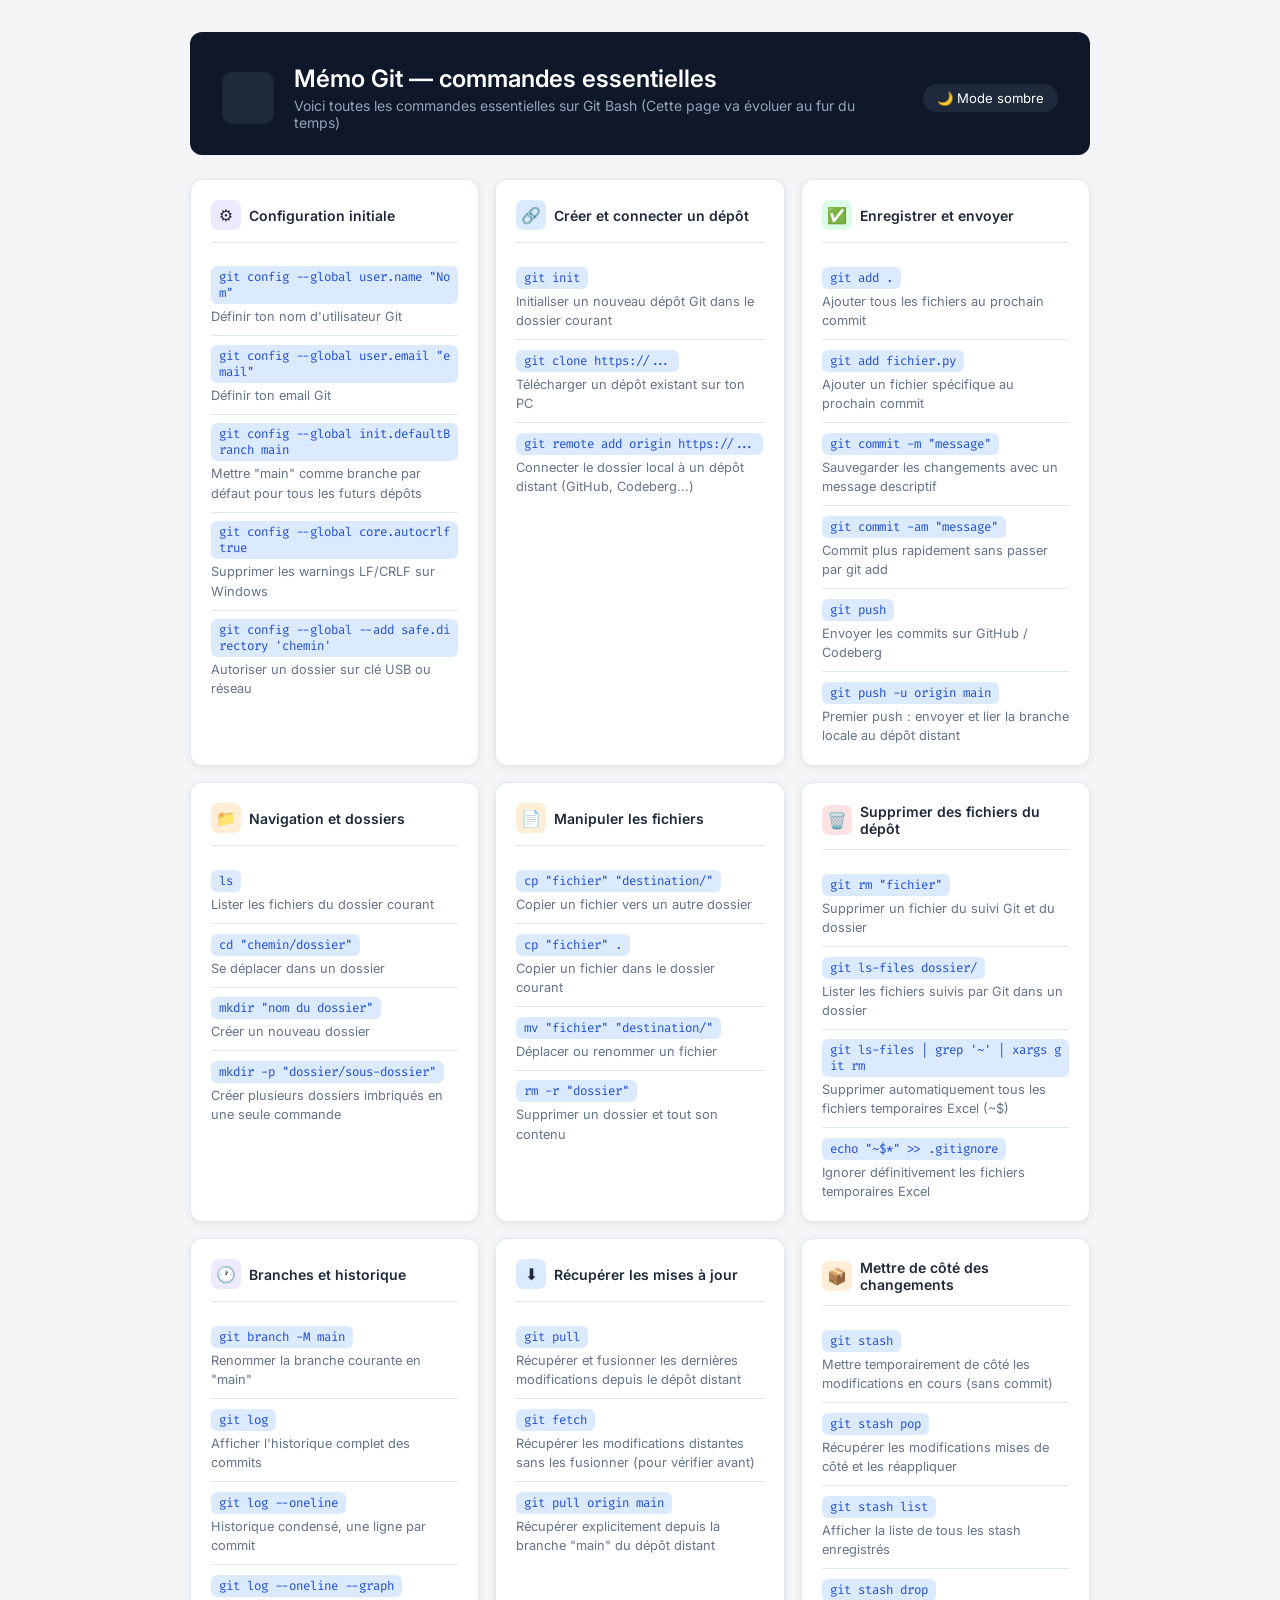
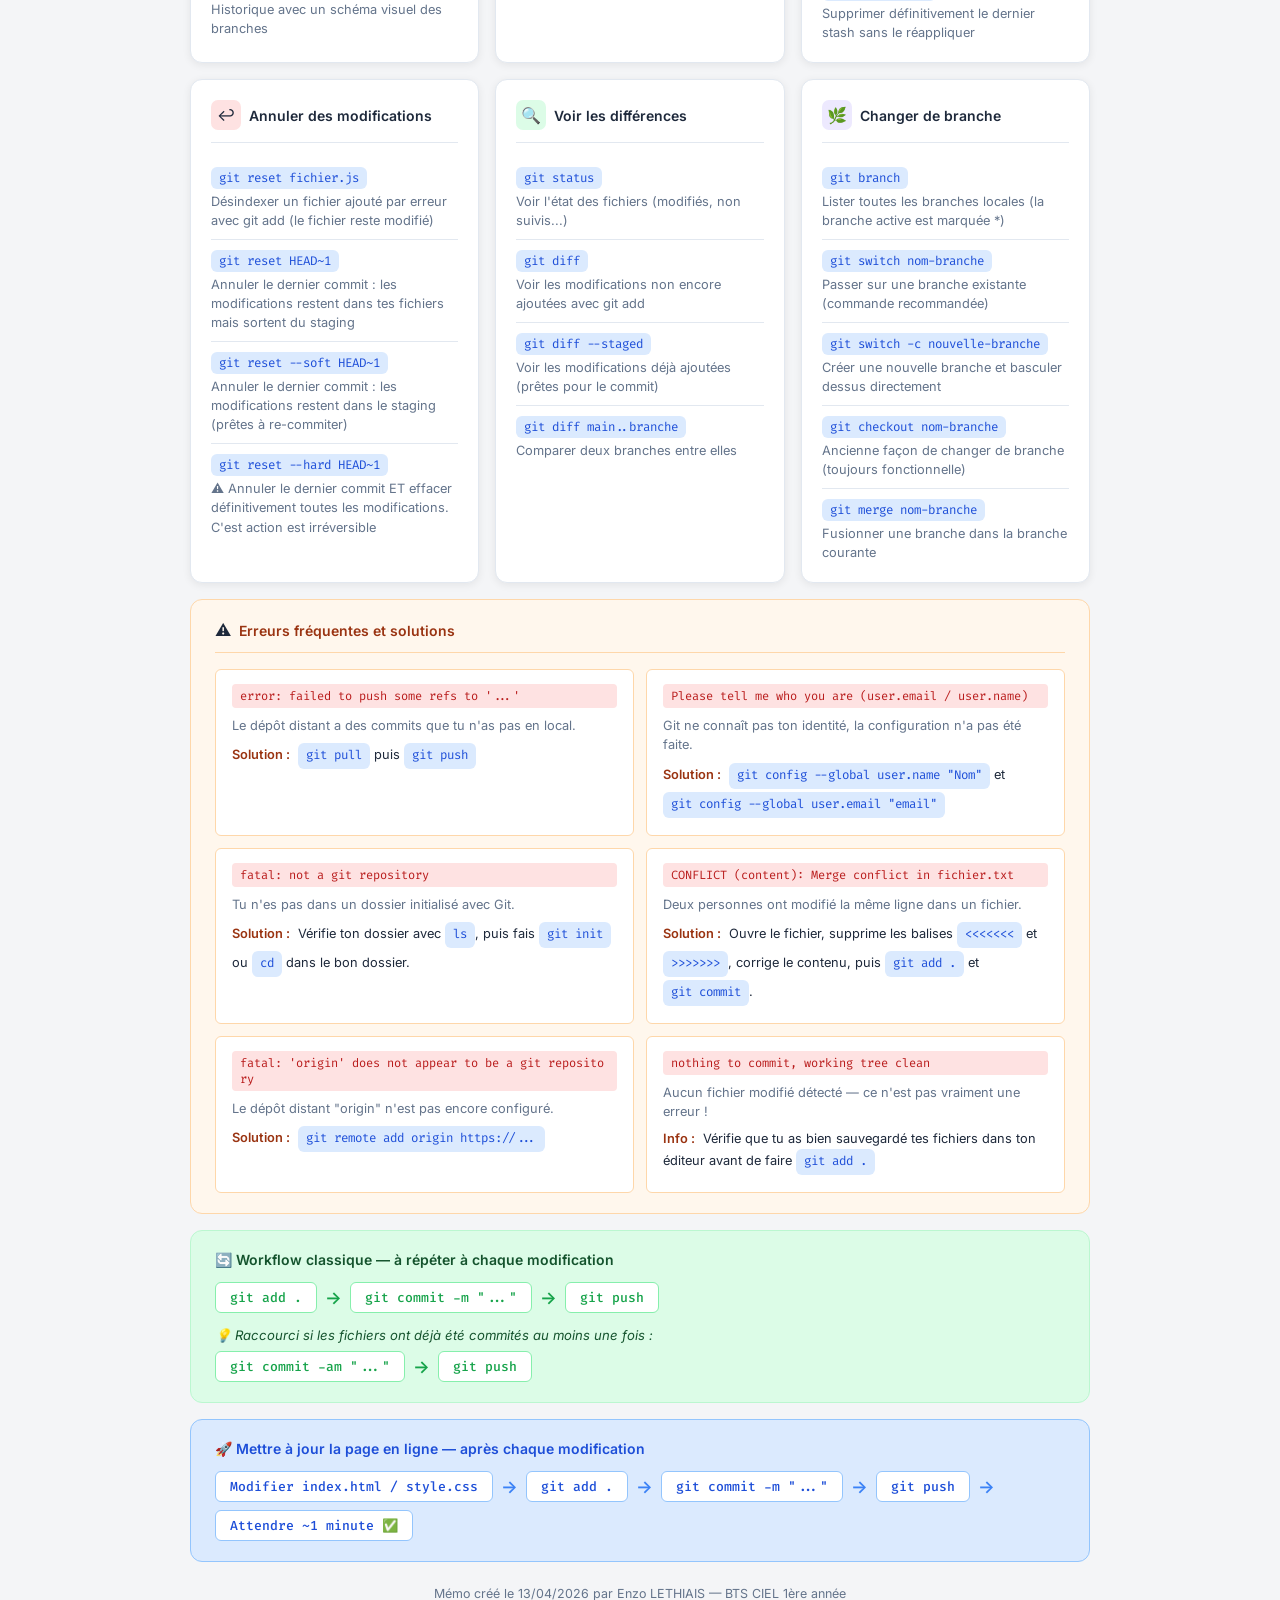
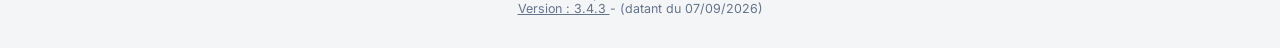
==== index.html @ c491cab5 "version 3.4.3" ====
<!DOCTYPE html>
<html lang="fr">
<head>
  <meta charset="UTF-8" />
  <meta name="viewport" content="width=device-width, initial-scale=1.0" />
  <title>Mémo Git — Commandes essentielles</title>
  <link rel="stylesheet" href="style.css" />
  <link href="https://fonts.googleapis.com/css2?family=Inter:wght@400;600&family=Fira+Code&display=swap" rel="stylesheet">
</head>
<body>

<div class="container">

  <!-- ======================================================
      HEADER
  ======================================================= -->
  <header class="header">
    <div class="header-icon">⚙️</div>
    <div class="header-text">
      <h1>Mémo Git — commandes essentielles</h1>
      <p> Voici toutes les commandes essentielles sur Git Bash (Cette page va évoluer au fur du temps)</p>
    </div>
    <button class="dark-toggle" id="darkToggle" onclick="toggleDark()">🌙 Mode sombre</button>
  </header>


  <!-- ======================================================
       GRILLE DE CARTES
  ======================================================= -->
  <div class="grid">


    <!-- CARTE 1 : Configuration -->
    <div class="card">
      <div class="card-header">
        <div class="card-icon purple">⚙️</div>
        <h2>Configuration initiale</h2>
      </div>

      <div class="cmd-row">
        <span class="cmd">git config --global user.name "Nom"</span>
        <div class="desc">Définir ton nom d'utilisateur Git</div>
      </div>

      <div class="cmd-row">
        <span class="cmd">git config --global user.email "email"</span>
        <div class="desc">Définir ton email Git</div>
      </div>

      <div class="cmd-row">
        <span class="cmd">git config --global init.defaultBranch main</span>
        <div class="desc">Mettre "main" comme branche par défaut pour tous les futurs dépôts</div>
      </div>

      <div class="cmd-row">
        <span class="cmd">git config --global core.autocrlf true</span>
        <div class="desc">Supprimer les warnings LF/CRLF sur Windows</div>
      </div>

      <div class="cmd-row">
        <span class="cmd">git config --global --add safe.directory 'chemin'</span>
        <div class="desc">Autoriser un dossier sur clé USB ou réseau</div>
      </div>
    </div>


    <!-- CARTE 2 : Créer et connecter -->
    <div class="card">
      <div class="card-header">
        <div class="card-icon blue">🔗</div>
        <h2>Créer et connecter un dépôt</h2>
      </div>

      <div class="cmd-row">
        <span class="cmd">git init</span>
        <div class="desc">Initialiser un nouveau dépôt Git dans le dossier courant</div>
      </div>

      <div class="cmd-row">
        <span class="cmd">git clone https://...</span>
        <div class="desc">Télécharger un dépôt existant sur ton PC</div>
      </div>

      <div class="cmd-row">
        <span class="cmd">git remote add origin https://...</span>
        <div class="desc">Connecter le dossier local à un dépôt distant (GitHub, Codeberg...)</div>
      </div>
    </div>


    <!-- CARTE 3 : Enregistrer et envoyer -->
    <div class="card">
      <div class="card-header">
        <div class="card-icon green">✅</div>
        <h2>Enregistrer et envoyer</h2>
      </div>

      <div class="cmd-row">
        <span class="cmd">git add .</span>
        <div class="desc">Ajouter tous les fichiers au prochain commit</div>
      </div>

      <div class="cmd-row">
        <span class="cmd">git add fichier.py</span>
        <div class="desc">Ajouter un fichier spécifique au prochain commit</div>
      </div>

      <div class="cmd-row">
        <span class="cmd">git commit -m "message"</span>
        <div class="desc">Sauvegarder les changements avec un message descriptif</div>
      </div>

    <div class="cmd-row">
      <span class="cmd"> git commit -am "message"</span>
      <div class="desc"> Commit plus rapidement sans passer par git add</div>
    </div>

      <div class="cmd-row">
        <span class="cmd">git push</span>
        <div class="desc">Envoyer les commits sur GitHub / Codeberg</div>
      </div>

      <div class="cmd-row">
        <span class="cmd">git push -u origin main</span>
        <div class="desc">Premier push : envoyer et lier la branche locale au dépôt distant</div>
      </div>
    </div>


    <!-- CARTE 4 : Navigation et dossiers -->
    <div class="card">
  <div class="card-header">
    <div class="card-icon orange">📁</div>
    <h2>Navigation et dossiers</h2>
  </div>

  <div class="cmd-row">
    <span class="cmd">ls</span>
    <div class="desc">Lister les fichiers du dossier courant</div>
  </div>

  <div class="cmd-row">
    <span class="cmd">cd "chemin/dossier"</span>
    <div class="desc">Se déplacer dans un dossier</div>
  </div>

  <div class="cmd-row">
    <span class="cmd">mkdir "nom du dossier"</span>
    <div class="desc">Créer un nouveau dossier</div>
  </div>

  <div class="cmd-row">
    <span class="cmd">mkdir -p "dossier/sous-dossier"</span>
    <div class="desc">Créer plusieurs dossiers imbriqués en une seule commande</div>
  </div>
</div>


    <!-- CARTE 5 : Manipuler les dossier -->    
    <div class="card">
  <div class="card-header">
    <div class="card-icon orange">📄</div>
    <h2>Manipuler les fichiers</h2>
  </div>

  <div class="cmd-row">
    <span class="cmd">cp "fichier" "destination/"</span>
    <div class="desc">Copier un fichier vers un autre dossier</div>
  </div>

  <div class="cmd-row">
    <span class="cmd">cp "fichier" .</span>
    <div class="desc">Copier un fichier dans le dossier courant</div>
  </div>

  <div class="cmd-row">
    <span class="cmd">mv "fichier" "destination/"</span>
    <div class="desc">Déplacer ou renommer un fichier</div>
  </div>

  <div class="cmd-row">
    <span class="cmd">rm -r "dossier"</span>
    <div class="desc">Supprimer un dossier et tout son contenu</div>
  </div>
</div>


    <!-- CARTE 6 : Supprimer des fichiers -->
    <div class="card">
      <div class="card-header">
        <div class="card-icon red">🗑️</div>
        <h2>Supprimer des fichiers du dépôt</h2>
      </div>

      <div class="cmd-row">
        <span class="cmd">git rm "fichier"</span>
        <div class="desc">Supprimer un fichier du suivi Git et du dossier</div>
      </div>

      <div class="cmd-row">
        <span class="cmd">git ls-files dossier/</span>
        <div class="desc">Lister les fichiers suivis par Git dans un dossier</div>
      </div>

      <div class="cmd-row">
        <span class="cmd">git ls-files | grep '~' | xargs git rm</span>
        <div class="desc">Supprimer automatiquement tous les fichiers temporaires Excel (~$)</div>
      </div>

      <div class="cmd-row">
        <span class="cmd">echo "~$*" >> .gitignore</span>
        <div class="desc">Ignorer définitivement les fichiers temporaires Excel</div>
      </div>
    </div>


    <!-- CARTE 7 : Branches et historique -->
    <div class="card">
      <div class="card-header">
        <div class="card-icon purple">🕐</div>
        <h2>Branches et historique</h2>
      </div>

      <div class="cmd-row">
        <span class="cmd">git branch -M main</span>
        <div class="desc">Renommer la branche courante en "main"</div>
      </div>

      <div class="cmd-row">
        <span class="cmd">git log</span>
        <div class="desc">Afficher l'historique complet des commits</div>
      </div>

      <div class="cmd-row">
        <span class="cmd">git log --oneline</span>
        <div class="desc">Historique condensé, une ligne par commit</div>
      </div>

      <div class="cmd-row">
        <span class="cmd">git log --oneline --graph</span>
        <div class="desc">Historique avec un schéma visuel des branches</div>
      </div>
    </div>


    <!-- CARTE 8 : Récupérer les mises à jour -->
    <div class="card">
      <div class="card-header">
        <div class="card-icon blue">⬇️</div>
        <h2>Récupérer les mises à jour</h2>
      </div>

      <div class="cmd-row">
        <span class="cmd">git pull</span>
        <div class="desc">Récupérer et fusionner les dernières modifications depuis le dépôt distant</div>
      </div>

      <div class="cmd-row">
        <span class="cmd">git fetch</span>
        <div class="desc">Récupérer les modifications distantes sans les fusionner (pour vérifier avant)</div>
      </div>

      <div class="cmd-row">
        <span class="cmd">git pull origin main</span>
        <div class="desc">Récupérer explicitement depuis la branche "main" du dépôt distant</div>
      </div>
    </div>


    <!-- CARTE 10 : Mettre de côté des changements -->
    <div class="card">
      <div class="card-header">
        <div class="card-icon orange">📦</div>
        <h2>Mettre de côté des changements</h2>
      </div>

      <div class="cmd-row">
        <span class="cmd">git stash</span>
        <div class="desc">Mettre temporairement de côté les modifications en cours (sans commit)</div>
      </div>

      <div class="cmd-row">
        <span class="cmd">git stash pop</span>
        <div class="desc">Récupérer les modifications mises de côté et les réappliquer</div>
      </div>

      <div class="cmd-row">
        <span class="cmd">git stash list</span>
        <div class="desc">Afficher la liste de tous les stash enregistrés</div>
      </div>

      <div class="cmd-row">
        <span class="cmd">git stash drop</span>
        <div class="desc">Supprimer définitivement le dernier stash sans le réappliquer</div>
      </div>
    </div>


    <!-- Carte 11 : Annuler les modification -->
<div class="card">
  <div class="card-header">
    <div class="card-icon red">↩️</div>
    <h2>Annuler des modifications</h2>
  </div>

  <div class="cmd-row">
    <span class="cmd">git reset fichier.js</span>
    <div class="desc">Désindexer un fichier ajouté par erreur avec git add (le fichier reste modifié)</div>
  </div>

  <div class="cmd-row">
    <span class="cmd">git reset HEAD~1</span>
    <div class="desc">Annuler le dernier commit : les modifications restent dans tes fichiers mais sortent du staging</div>
  </div>

  <div class="cmd-row">
    <span class="cmd">git reset --soft HEAD~1</span>
    <div class="desc">Annuler le dernier commit : les modifications restent dans le staging (prêtes à re-commiter)</div>
  </div>

  <div class="cmd-row">
   <span class="cmd">git reset --hard HEAD~1</span>
    <div class="desc">⚠️ Annuler le dernier commit ET effacer définitivement toutes les modifications. C'est action est irréversible</div>
  </div>
</div>


    <!-- CARTE 12 : Voir les différences -->
    <div class="card">
      <div class="card-header">
        <div class="card-icon green">🔍</div>
        <h2>Voir les différences</h2>
      </div>

      <div class="cmd-row">
        <span class="cmd">git status</span>
        <div class="desc">Voir l'état des fichiers (modifiés, non suivis...)</div>
      </div>

      <div class="cmd-row">
        <span class="cmd">git diff</span>
        <div class="desc">Voir les modifications non encore ajoutées avec git add</div>
      </div>

      <div class="cmd-row">
        <span class="cmd">git diff --staged</span>
        <div class="desc">Voir les modifications déjà ajoutées (prêtes pour le commit)</div>
      </div>

      <div class="cmd-row">
        <span class="cmd">git diff main..branche</span>
        <div class="desc">Comparer deux branches entre elles</div>
      </div>
    </div>


    <!-- CARTE 13 : Changer de branche -->
    <div class="card">
      <div class="card-header">
        <div class="card-icon purple">🌿</div>
        <h2>Changer de branche</h2>
      </div>

      <div class="cmd-row">
        <span class="cmd">git branch</span>
        <div class="desc">Lister toutes les branches locales (la branche active est marquée *)</div>
      </div>

      <div class="cmd-row">
        <span class="cmd">git switch nom-branche</span>
        <div class="desc">Passer sur une branche existante (commande recommandée)</div>
      </div>

      <div class="cmd-row">
        <span class="cmd">git switch -c nouvelle-branche</span>
        <div class="desc">Créer une nouvelle branche et basculer dessus directement</div>
      </div>

      <div class="cmd-row">
        <span class="cmd">git checkout nom-branche</span>
        <div class="desc">Ancienne façon de changer de branche (toujours fonctionnelle)</div>
      </div>

      <div class="cmd-row">
        <span class="cmd">git merge nom-branche</span>
        <div class="desc">Fusionner une branche dans la branche courante</div>
      </div>
    </div>
  </div><!-- fin .grid -->


  <!-- ======================================================
       ERREURS FRÉQUENTES
  ======================================================= -->
  <div class="errors-section">
    <div class="errors-header">
      <span>⚠️</span>
      <h3>Erreurs fréquentes et solutions</h3>
    </div>

    <div class="errors-grid">

      <div class="error-card">
        <div class="error-msg">error: failed to push some refs to '...'</div>
        <div class="error-cause">Le dépôt distant a des commits que tu n'as pas en local.</div>
        <div class="error-fix">
          <span class="fix-label">Solution :</span>
          <span class="cmd">git pull</span> puis <span class="cmd">git push</span>
        </div>
      </div>

      <div class="error-card">
        <div class="error-msg">Please tell me who you are (user.email / user.name)</div>
        <div class="error-cause">Git ne connaît pas ton identité, la configuration n'a pas été faite.</div>
        <div class="error-fix">
          <span class="fix-label">Solution :</span>
          <span class="cmd">git config --global user.name "Nom"</span> et <span class="cmd">git config --global user.email "email"</span>
        </div>
      </div>

      <div class="error-card">
        <div class="error-msg">fatal: not a git repository</div>
        <div class="error-cause">Tu n'es pas dans un dossier initialisé avec Git.</div>
        <div class="error-fix">
          <span class="fix-label">Solution :</span>
          Vérifie ton dossier avec <span class="cmd">ls</span>, puis fais <span class="cmd">git init</span> ou <span class="cmd">cd</span> dans le bon dossier.
        </div>
      </div>

      <div class="error-card">
        <div class="error-msg">CONFLICT (content): Merge conflict in fichier.txt</div>
        <div class="error-cause">Deux personnes ont modifié la même ligne dans un fichier.</div>
        <div class="error-fix">
          <span class="fix-label">Solution :</span>
          Ouvre le fichier, supprime les balises <span class="cmd">&lt;&lt;&lt;&lt;&lt;&lt;&lt;</span> et <span class="cmd">&gt;&gt;&gt;&gt;&gt;&gt;&gt;</span>, corrige le contenu, puis <span class="cmd">git add .</span> et <span class="cmd">git commit</span>.
        </div>
      </div>

      <div class="error-card">
        <div class="error-msg">fatal: 'origin' does not appear to be a git repository</div>
        <div class="error-cause">Le dépôt distant "origin" n'est pas encore configuré.</div>
        <div class="error-fix">
          <span class="fix-label">Solution :</span>
          <span class="cmd">git remote add origin https://...</span>
        </div>
      </div>

      <div class="error-card">
        <div class="error-msg">nothing to commit, working tree clean</div>
        <div class="error-cause">Aucun fichier modifié détecté — ce n'est pas vraiment une erreur !</div>
        <div class="error-fix">
          <span class="fix-label">Info :</span>
          Vérifie que tu as bien sauvegardé tes fichiers dans ton éditeur avant de faire <span class="cmd">git add .</span>
        </div>
      </div>

    </div>
  </div>


  <!-- ======================================================
       WORKFLOW
  ======================================================= -->

  <div class="workflow">
    <h3>🔄 Workflow classique — à répéter à chaque modification</h3>
    <div class="workflow-steps">
      <span class="step">git add .</span>
      <span class="arrow">→</span>
      <span class="step">git commit -m "..."</span>
      <span class="arrow">→</span>
      <span class="step">git push</span>
    </div>
    <div class="workflow-tip">
      💡 Raccourci si les fichiers ont déjà été commités au moins une fois :
    </div>
    <div class="workflow-steps" style="margin-top: 0.5rem;">
      <span class="step">git commit -am "..."</span>
      <span class="arrow">→</span>
      <span class="step">git push</span>
    </div>
  </div>

  <!-- ======================================================
       WORKFLOW MISE EN LIGNE
  ======================================================= -->
  <div class="workflow workflow-deploy">
    <h3>🚀 Mettre à jour la page en ligne — après chaque modification</h3>
    <div class="workflow-steps">
      <span class="step">Modifier index.html / style.css</span>
      <span class="arrow">→</span>
      <span class="step">git add .</span>
      <span class="arrow">→</span>
      <span class="step">git commit -m "..."</span>
      <span class="arrow">→</span>
      <span class="step">git push</span>
      <span class="arrow">→</span>
      <span class="step">Attendre ~1 minute ✅</span>
    </div>
  </div>


  <!-- ======================================================
       FOOTER 
  ======================================================= -->
  <div class="footer">
    Mémo créé le 13/04/2026 par Enzo LETHIAIS — BTS CIEL 1ère année<br>
    <u> Version : 3.4.3 </u> <span> - (datant du 07/09/2026)</span>
  </div>

</div>

<script data-goatcounter="https://aidegitbash.goatcounter.com/count"
        async src="//gc.zgo.at/count.js"></script>

<script src="script.js"></script>
</body>
</html>
---- style.css ----
/* ============================================================
   MÉMO GIT — style.css
   ============================================================ */

/* ---- VARIABLES GLOBALES ---------------------------------- */
:root {
  --bg-page:        #f4f5f7;                      /* couleur de fond de la page */
  --bg-card:        #ffffff;                      /* fond des cartes */
  --bg-header:      #0f172a;                      /* fond du header en haut */
  --accent:         #3b82f6;                      /* couleur principale (bleu) */
  --accent-light:   #dbeafe;                      /* fond clair pour les badges de commande */
  --accent-text:    #1d4ed8;                      /* texte des commandes */
  --green:          #16a34a;                      /* couleur section "workflow" */
  --green-light:    #dcfce7;
  --green-text:     #14532d;
  --border:         #e2e8f0;                      /* couleur des bordures */
  --text-main:      #1e293b;                      /* texte principal */
  --text-muted:     #64748b;                      /* texte secondaire */
  --font-main: 'Inter', system-ui, sans-serif;      /* police principale */
  --font-code: 'Fira Code', 'Consolas', monospace;  /* police des commandes */
  --radius-card:    12px;
  --radius-cmd:     6px;
  --shadow-card:    0 2px 8px rgba(0,0,0,0.07);
}

/* ---- MODE SOMBRE ----------------------------------------- */
body.dark {
  --bg-page:      #0f172a;
  --bg-card:      #1e293b;
  --bg-header:    #020617;
  --accent-light: #1e3a5f;
  --accent-text:  #93c5fd;
  --green-light:  #052e16;
  --green-text:   #86efac;
  --border:       #334155;
  --text-main:    #e2e8f0;
  --text-muted:   #94a3b8;
  --shadow-card:  0 2px 8px rgba(0,0,0,0.3);
}

body.dark .errors-section {
  background: #1c1208;
  border-color: #78350f;
}
body.dark .errors-header { border-color: #78350f; }
body.dark .errors-header h3 { color: #fdba74; }
body.dark .error-card { background: #1e293b; border-color: #78350f; }
body.dark .error-msg { background: #3b0f0f; color: #fca5a5; }
body.dark .fix-label { color: #fdba74; }
body.dark .workflow { border-color: #166534; }
body.dark .step { background: #1e293b; }
body.dark .workflow-deploy { background: #0c1a2e; border-color: #1e40af; }
body.dark .workflow-deploy h3 { color: #93c5fd; }
body.dark .workflow-deploy .step { background: #1e293b; color: #93c5fd; border-color: #1e40af; }
body.dark .workflow-deploy .arrow { color: #3b82f6; }

/* ---- BOUTON TOGGLE DARK MODE ----------------------------- */
.dark-toggle {
  background: #1e293b;
  border: none;
  border-radius: 20px;
  padding: 6px 14px;
  color: #ffffff;
  font-size: 0.82rem;
  font-family: var(--font-main);
  cursor: pointer;
  display: flex;
  align-items: center;
  gap: 6px;
  margin-left: auto;
  flex-shrink: 0;
  transition: background 0.2s;
}
.dark-toggle:hover { background: #334155; }


@media (max-width: 600px) {
  .header {
    flex-direction: column;
    align-items: flex-start;
  }

  .dark-toggle {
    margin-left: 0;
    width: 100%;
    justify-content: center;
    margin-top: 0.75rem;
  }
}

/* ---- RESET DE BASE --------------------------------------- */
*, *::before, *::after {
  box-sizing: border-box;
  margin: 0;
  padding: 0;
}

/* ---- PAGE GLOBALE ---------------------------------------- */
body {
  font-family: var(--font-main);
  background: var(--bg-page);
  color: var(--text-main);
  min-height: 100vh;
  padding: 2rem 1rem;
}

/* ---- CONTENEUR CENTRÉ ------------------------------------ */
.container {
  max-width: 900px;
  margin: 0 auto;
}

/* ---- HEADER ---------------------------------------------- */
.header {
  background: var(--bg-header);
  border-radius: var(--radius-card);
  padding: 2rem 2rem 1.5rem;
  margin-bottom: 1.5rem;
  display: flex;
  align-items: center;
  gap: 1.25rem;
}

/* Icône Git dans le header */
.header-icon {
  width: 52px;
  height: 52px;
  border-radius: 10px;
  background: #1e293b;
  display: flex;
  align-items: center;
  justify-content: center;
  flex-shrink: 0;
  font-size: 28px;
}

.header-text h1 {
  font-size: 1.5rem;
  font-weight: 600;
  color: #ffffff;
  margin-bottom: 4px;
}

.header-text p {
  font-size: 0.875rem;
  color: #94a3b8;
}

/* ---- GRILLE DE CARTES ------------------------------------ */
.grid {
  display: grid;
  grid-template-columns: repeat(auto-fit, minmax(260px, 1fr));
  gap: 1rem;
  margin-bottom: 1rem;
}

/* ---- CARTE ----------------------------------------------- */
.card {
  background: var(--bg-card);
  border: 1px solid var(--border);
  border-radius: var(--radius-card);
  padding: 1.25rem;
  box-shadow: var(--shadow-card);
}

/* En-tête d'une carte */
.card-header {
  display: flex;
  align-items: center;
  gap: 8px;
  margin-bottom: 0.875rem;
  padding-bottom: 0.75rem;
  border-bottom: 1px solid var(--border);
}

/* Icône colorée dans l'en-tête de carte */
.card-icon {
  width: 30px;
  height: 30px;
  border-radius: 7px;
  display: flex;
  align-items: center;
  justify-content: center;
  font-size: 16px;
  flex-shrink: 0;
}

/* Couleurs des icônes par catégorie — modifier ici pour changer */
.card-icon.blue   { background: #dbeafe; }
.card-icon.purple { background: #ede9fe; }
.card-icon.green  { background: #dcfce7; }
.card-icon.orange { background: #ffedd5; }
.card-icon.red    { background: #fee2e2; }

.card-header h2 {
  font-size: 0.875rem;
  font-weight: 600;
  color: var(--text-main);
}

/* ---- LIGNE DE COMMANDE ----------------------------------- */
.cmd-row {
  padding: 0.55rem 0;
  border-bottom: 1px solid var(--border);
}

/* Supprime la bordure sur la dernière ligne */
.cmd-row:last-child {
  border-bottom: none;
  padding-bottom: 0;
}

/* Badge de la commande */
.cmd {
  font-family: var(--font-code);
  font-size: 0.78rem;
  color: var(--accent-text);
  background: var(--accent-light);
  padding: 3px 8px;
  border-radius: var(--radius-cmd);
  display: inline-block;
  margin-bottom: 3px;
  word-break: break-all;
}

/* Description de la commande */
.desc {
  font-size: 0.8rem;
  color: var(--text-muted);
  line-height: 1.5;
}

/* ---- BLOC WORKFLOW --------------------------------------- */
.workflow {
  background: var(--green-light);
  border: 1px solid #bbf7d0;
  border-radius: var(--radius-card);
  padding: 1.25rem 1.5rem;
  margin-top: 0.25rem;
}

.workflow h3 {
  font-size: 0.875rem;
  font-weight: 600;
  color: var(--green-text);
  margin-bottom: 0.875rem;
  display: flex;
  align-items: center;
  gap: 6px;
}

.workflow-tip {
  font-size: 0.82rem;
  color: var(--green-text);
  margin-top: 0.875rem;
  margin-bottom: 0.25rem;
  font-style: italic;
}

/* Étapes du workflow en ligne */
.workflow-steps {
  display: flex;
  align-items: center;
  flex-wrap: wrap;
  gap: 8px;
}

.step {
  font-family: var(--font-code);
  font-size: 0.82rem;
  background: #ffffff;
  color: var(--green);
  border: 1px solid #86efac;
  border-radius: 6px;
  padding: 6px 14px;
  font-weight: 500;
}

.arrow {
  color: var(--green);
  font-size: 1.1rem;
  font-weight: 600;
}

/* ---- SECTION ERREURS FRÉQUENTES ------------------------- */
.errors-section {
  background: #fff7ed;
  border: 1px solid #fed7aa;
  border-radius: var(--radius-card);
  padding: 1.25rem 1.5rem;
  margin-top: 1rem;
  margin-bottom: 1rem;
}

.errors-header {
  display: flex;
  align-items: center;
  gap: 8px;
  margin-bottom: 1rem;
  padding-bottom: 0.75rem;
  border-bottom: 1px solid #fed7aa;
}

.errors-header h3 {
  font-size: 0.875rem;
  font-weight: 600;
  color: #9a3412;
}

.errors-grid {
  display: grid;
  grid-template-columns: repeat(auto-fit, minmax(280px, 1fr));
  gap: 0.75rem;
}

/* Carte d'une erreur */
.error-card {
  background: #ffffff;
  border: 1px solid #fed7aa;
  border-radius: var(--radius-cmd);
  padding: 0.875rem 1rem;
}

/* Message d'erreur affiché en rouge */
.error-msg {
  font-family: var(--font-code);
  font-size: 0.75rem;
  color: #b91c1c;
  background: #fee2e2;
  padding: 4px 8px;
  border-radius: 4px;
  margin-bottom: 0.5rem;
  word-break: break-all;
}

/* Explication de la cause */
.error-cause {
  font-size: 0.8rem;
  color: var(--text-muted);
  margin-bottom: 0.5rem;
  line-height: 1.5;
}

/* Ligne de solution */
.error-fix {
  font-size: 0.8rem;
  color: var(--text-main);
  line-height: 1.6;
}

/* Label "Solution :"  */
.fix-label {
  font-weight: 600;
  color: #9a3412;
  margin-right: 4px;
}

/* ---- FOOTER ---------------------------------------------- */
.footer {
  text-align: center;
  margin-top: 1.5rem;
  font-size: 0.78rem;
  color: var(--text-muted);
}

.workflow-deploy {
  background: var(--accent-light);
  border-color: #93c5fd;
  margin-top: 1rem;
}

.workflow-deploy h3 {
  color: var(--accent-text);
}

.workflow-deploy .step {
  color: var(--accent-text);
  border-color: #93c5fd;
}

.workflow-deploy .arrow {
  color: var(--accent);
}
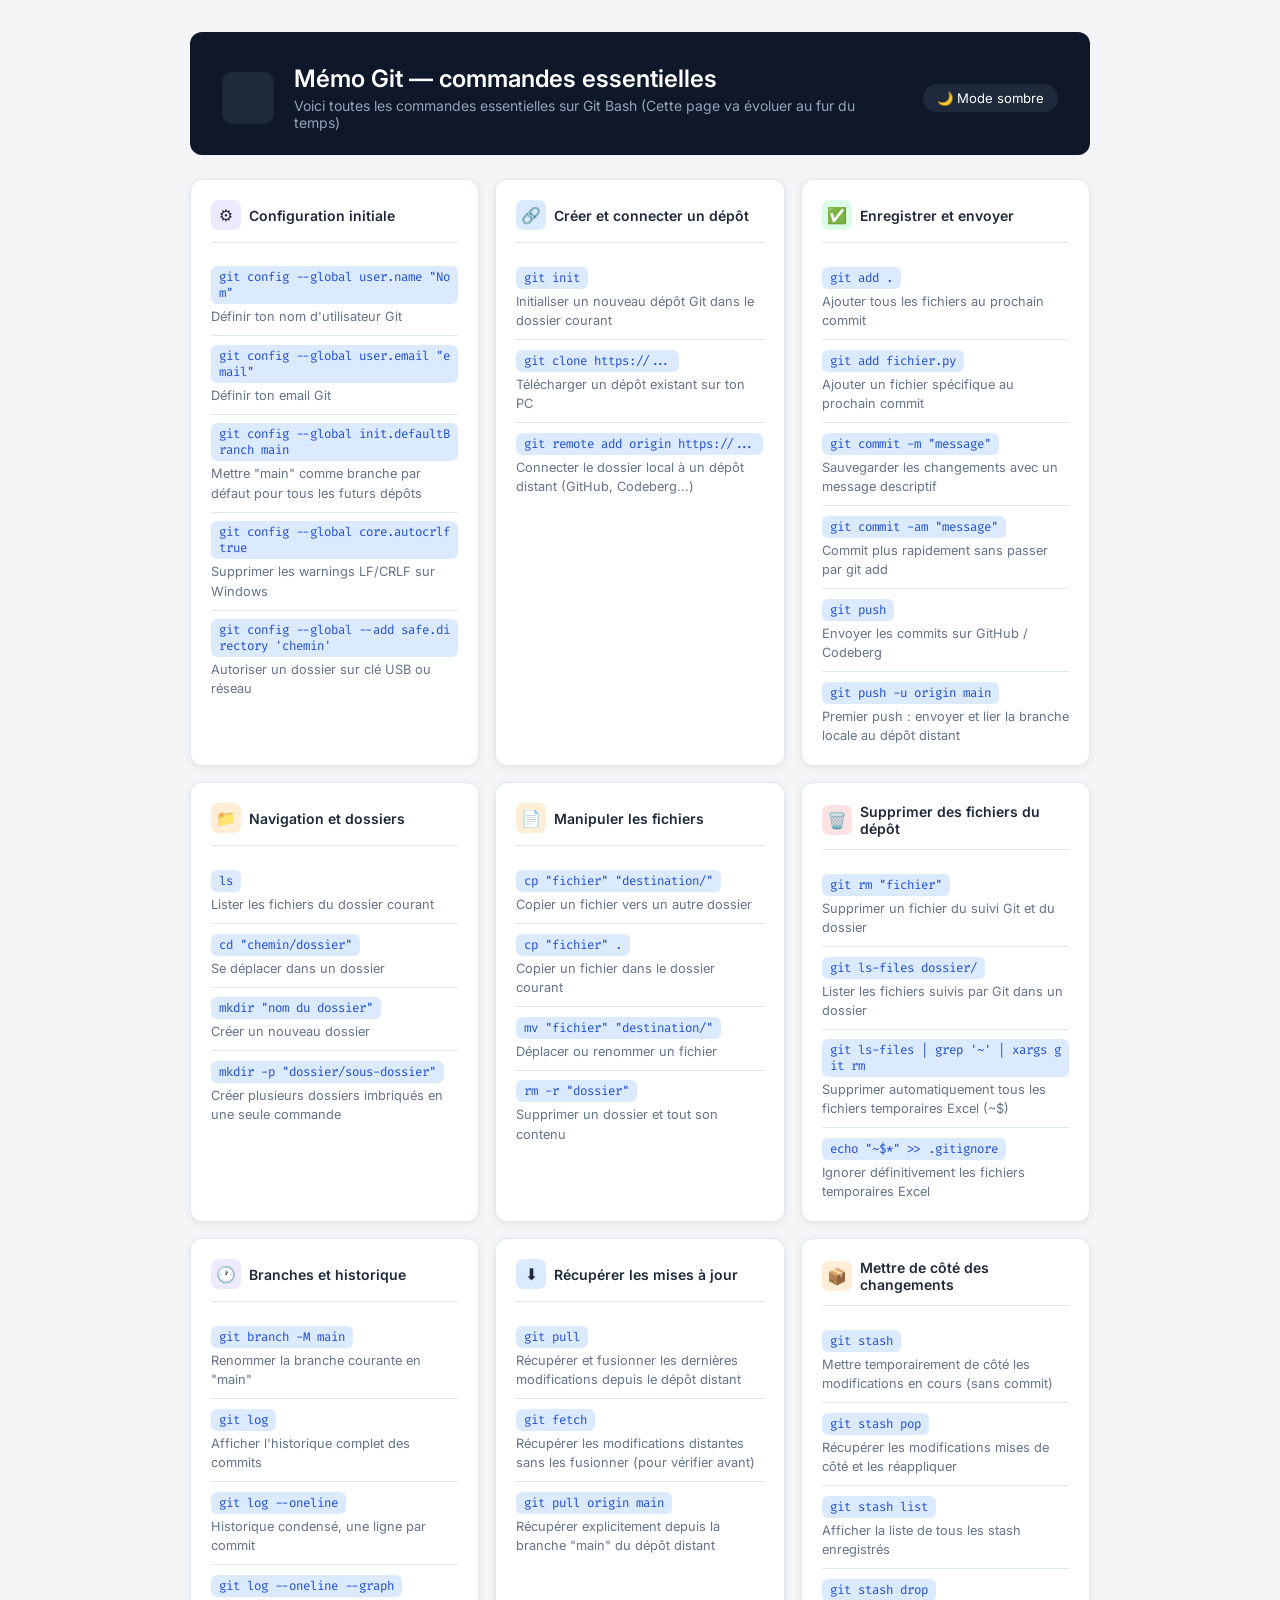
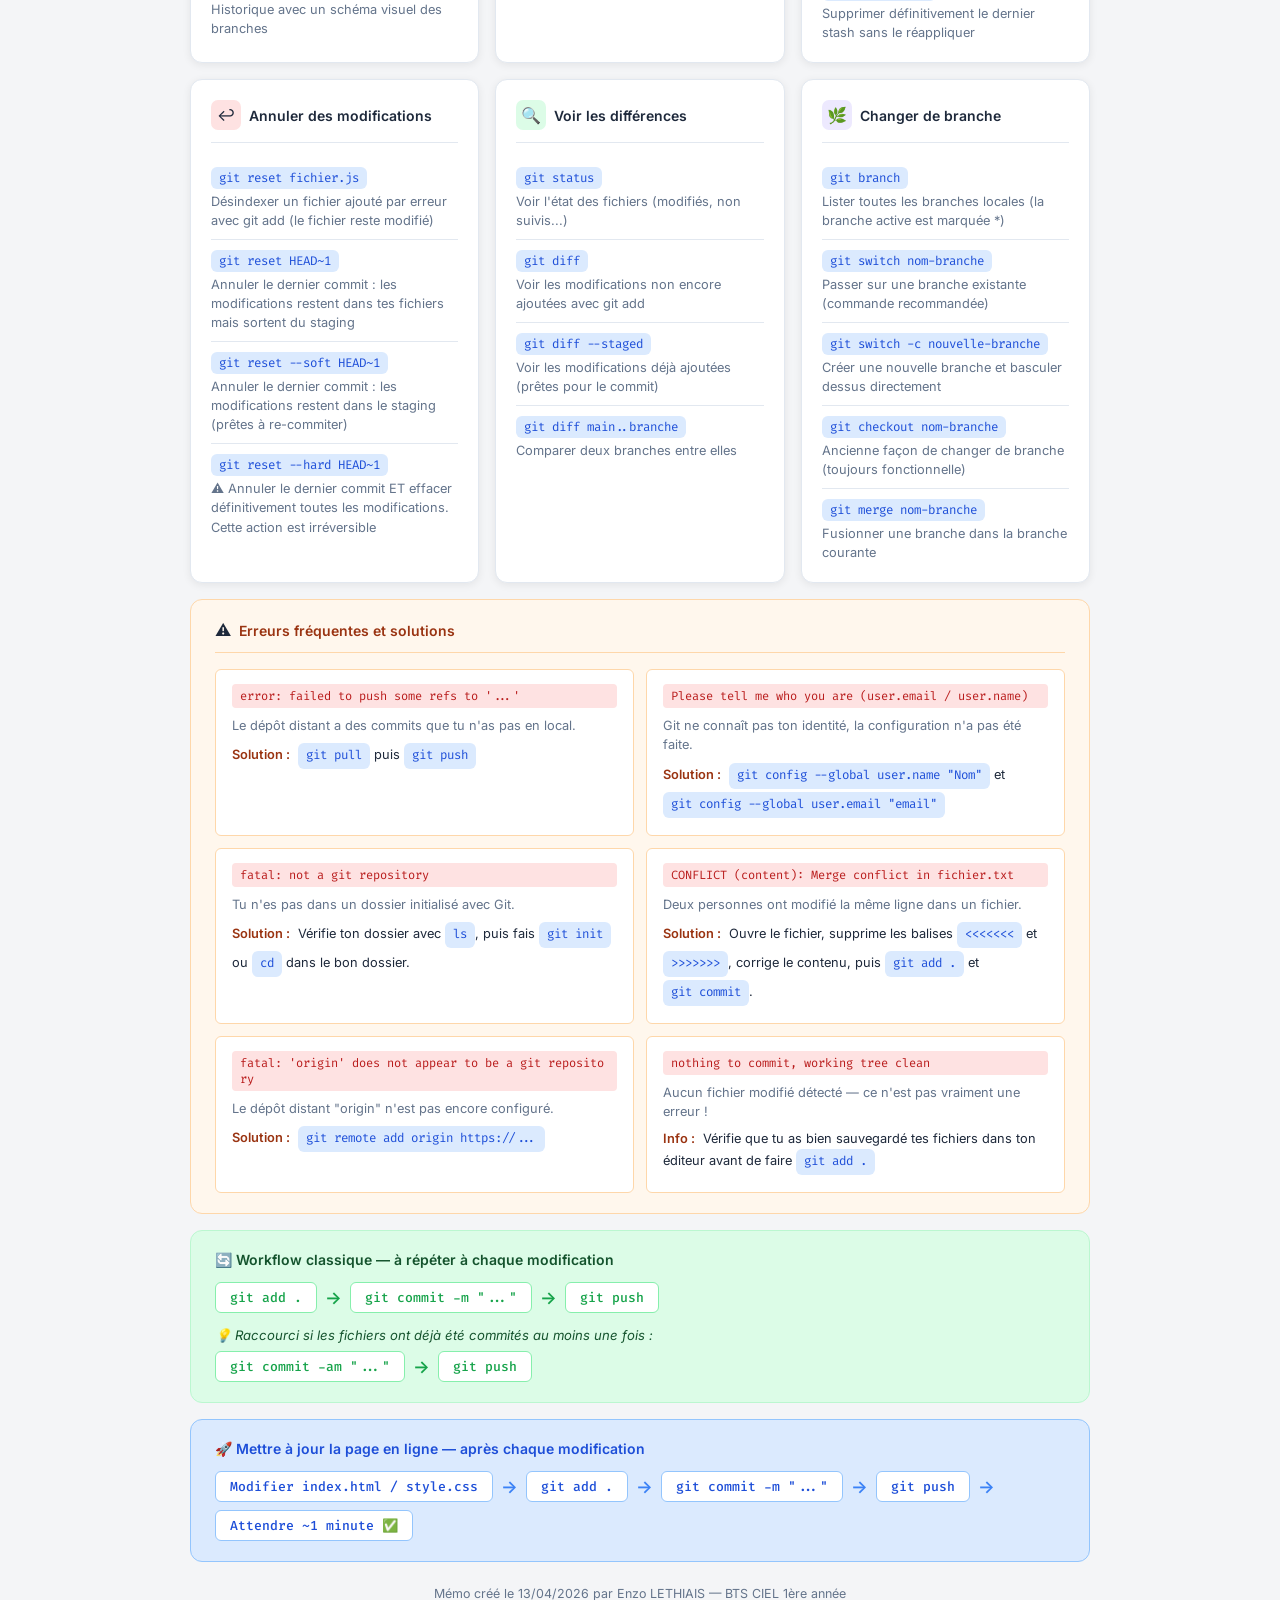
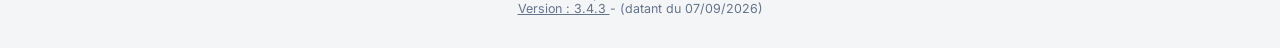
==== commit fda179e9: "version 3.4.3" ====
--- a/index.html
+++ b/index.html
@@ -320,7 +320,7 @@
 
   <div class="cmd-row">
    <span class="cmd">git reset --hard HEAD~1</span>
-    <div class="desc">⚠️ Annuler le dernier commit ET effacer définitivement toutes les modifications. C'est action est irréversible</div>
+    <div class="desc">⚠️ Annuler le dernier commit ET effacer définitivement toutes les modifications. Cette action est irréversible</div>
   </div>
 </div>
 
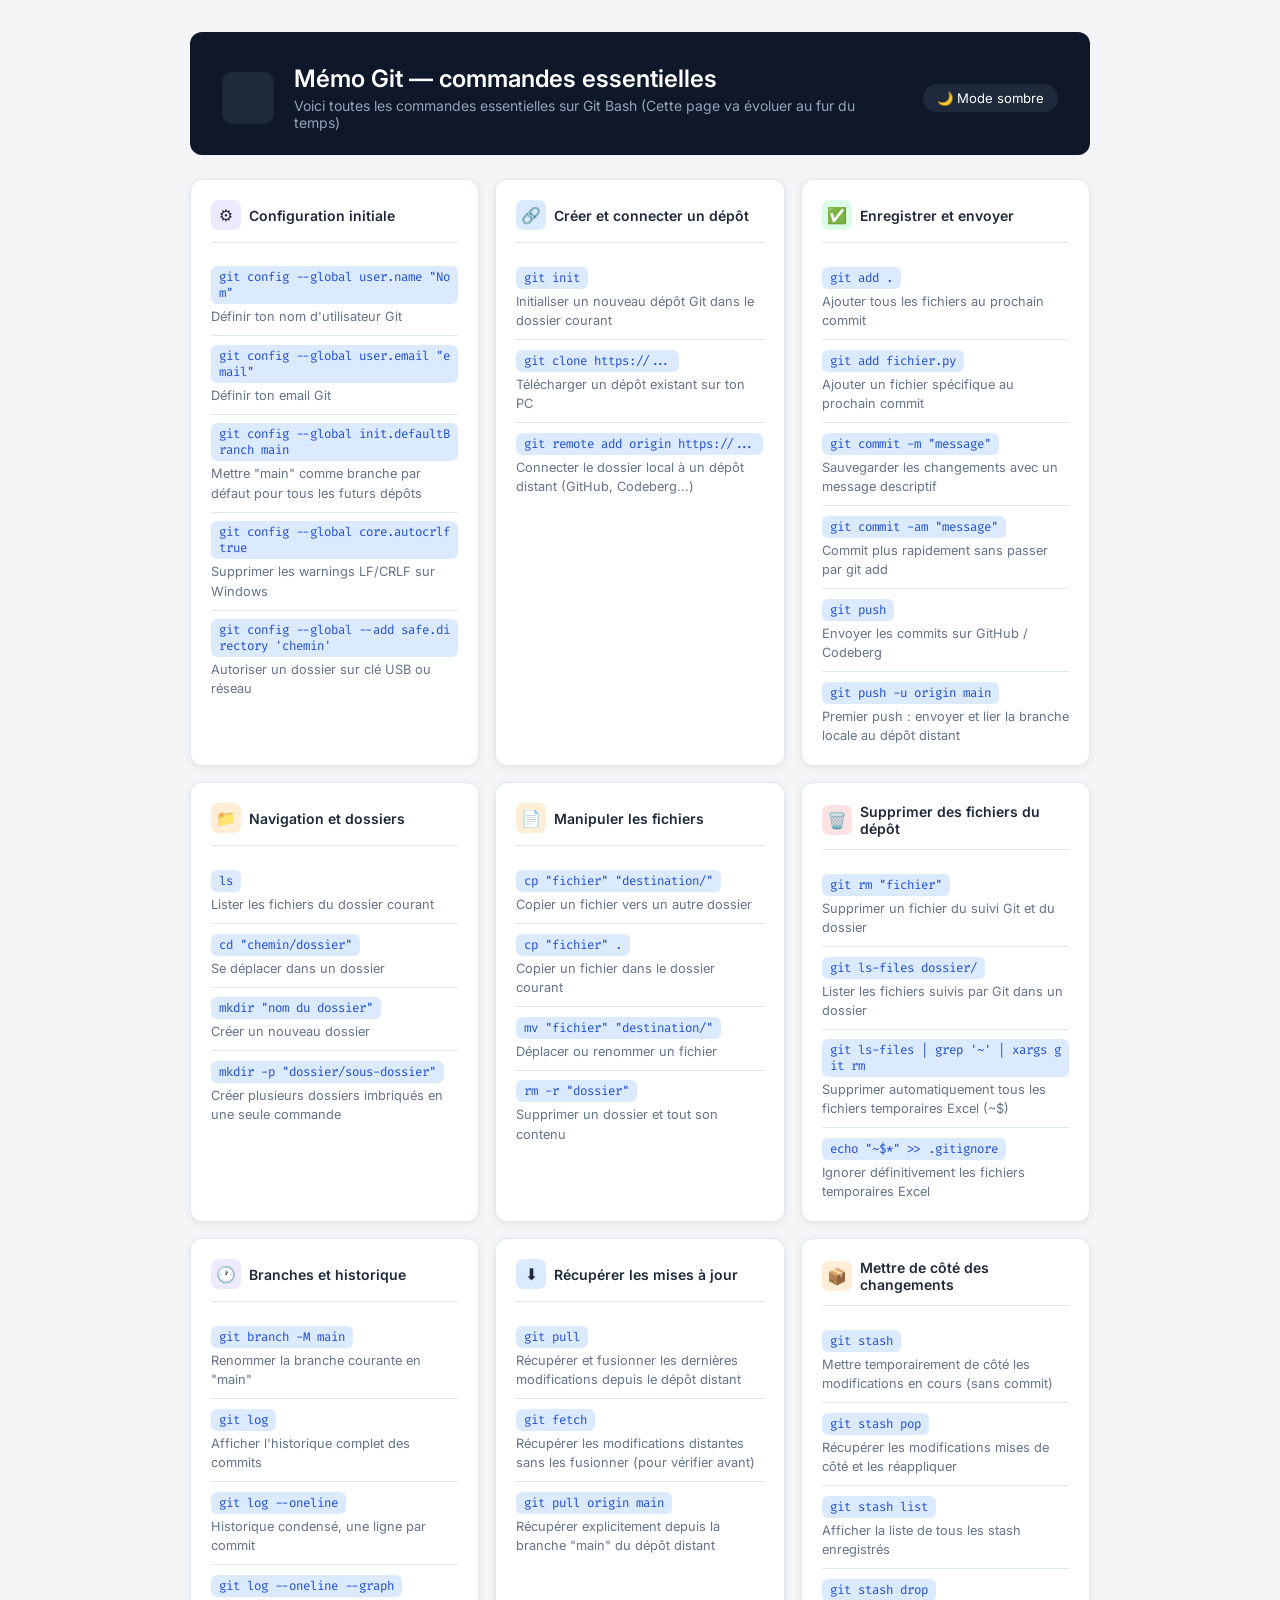
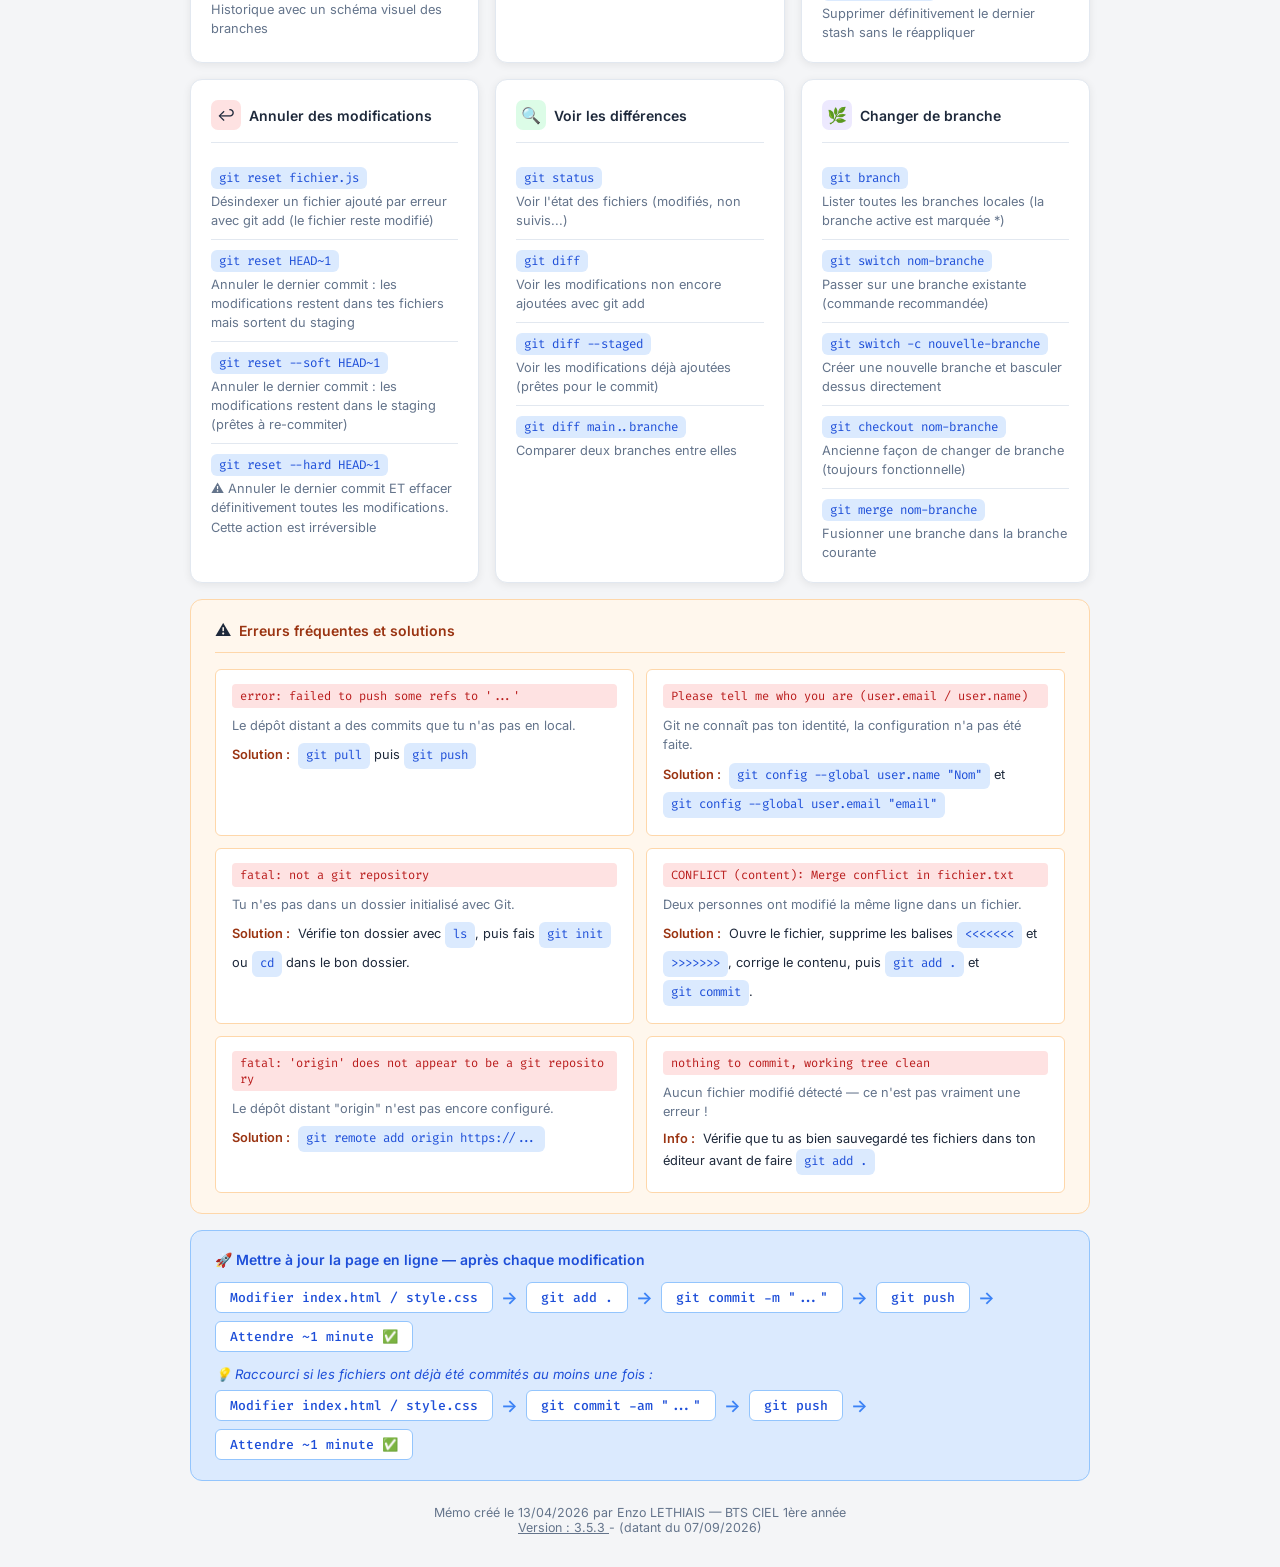
==== commit 8298696a: "version 3.5.3" ====
--- a/index.html
+++ b/index.html
@@ -459,29 +459,6 @@
 
 
   <!-- ======================================================
-       WORKFLOW
-  ======================================================= -->
-
-  <div class="workflow">
-    <h3>🔄 Workflow classique — à répéter à chaque modification</h3>
-    <div class="workflow-steps">
-      <span class="step">git add .</span>
-      <span class="arrow">→</span>
-      <span class="step">git commit -m "..."</span>
-      <span class="arrow">→</span>
-      <span class="step">git push</span>
-    </div>
-    <div class="workflow-tip">
-      💡 Raccourci si les fichiers ont déjà été commités au moins une fois :
-    </div>
-    <div class="workflow-steps" style="margin-top: 0.5rem;">
-      <span class="step">git commit -am "..."</span>
-      <span class="arrow">→</span>
-      <span class="step">git push</span>
-    </div>
-  </div>
-
-  <!-- ======================================================
        WORKFLOW MISE EN LIGNE
   ======================================================= -->
   <div class="workflow workflow-deploy">
@@ -497,6 +474,18 @@
       <span class="arrow">→</span>
       <span class="step">Attendre ~1 minute ✅</span>
     </div>
+    <div class="workflow-tip">
+      💡 Raccourci si les fichiers ont déjà été commités au moins une fois :
+    </div>
+    <div class="workflow-steps" style="margin-top: 0.5rem;">
+      <span class="step">Modifier index.html / style.css</span>
+      <span class="arrow">→</span>
+      <span class="step">git commit -am "..."</span>
+      <span class="arrow">→</span>
+      <span class="step">git push</span>
+      <span class="arrow">→</span>
+      <span class="step">Attendre ~1 minute ✅</span>
+    </div>
   </div>
 
 
@@ -505,7 +494,7 @@
   ======================================================= -->
   <div class="footer">
     Mémo créé le 13/04/2026 par Enzo LETHIAIS — BTS CIEL 1ère année<br>
-    <u> Version : 3.4.3 </u> <span> - (datant du 07/09/2026)</span>
+    <u> Version : 3.5.3 </u> <span> - (datant du 07/09/2026)</span>
   </div>
 
 </div>
--- a/style.css
+++ b/style.css
@@ -382,3 +382,7 @@
   color: var(--accent);
 }
 
+.workflow-deploy .workflow-tip {
+  color: var(--accent-text);
+}
+
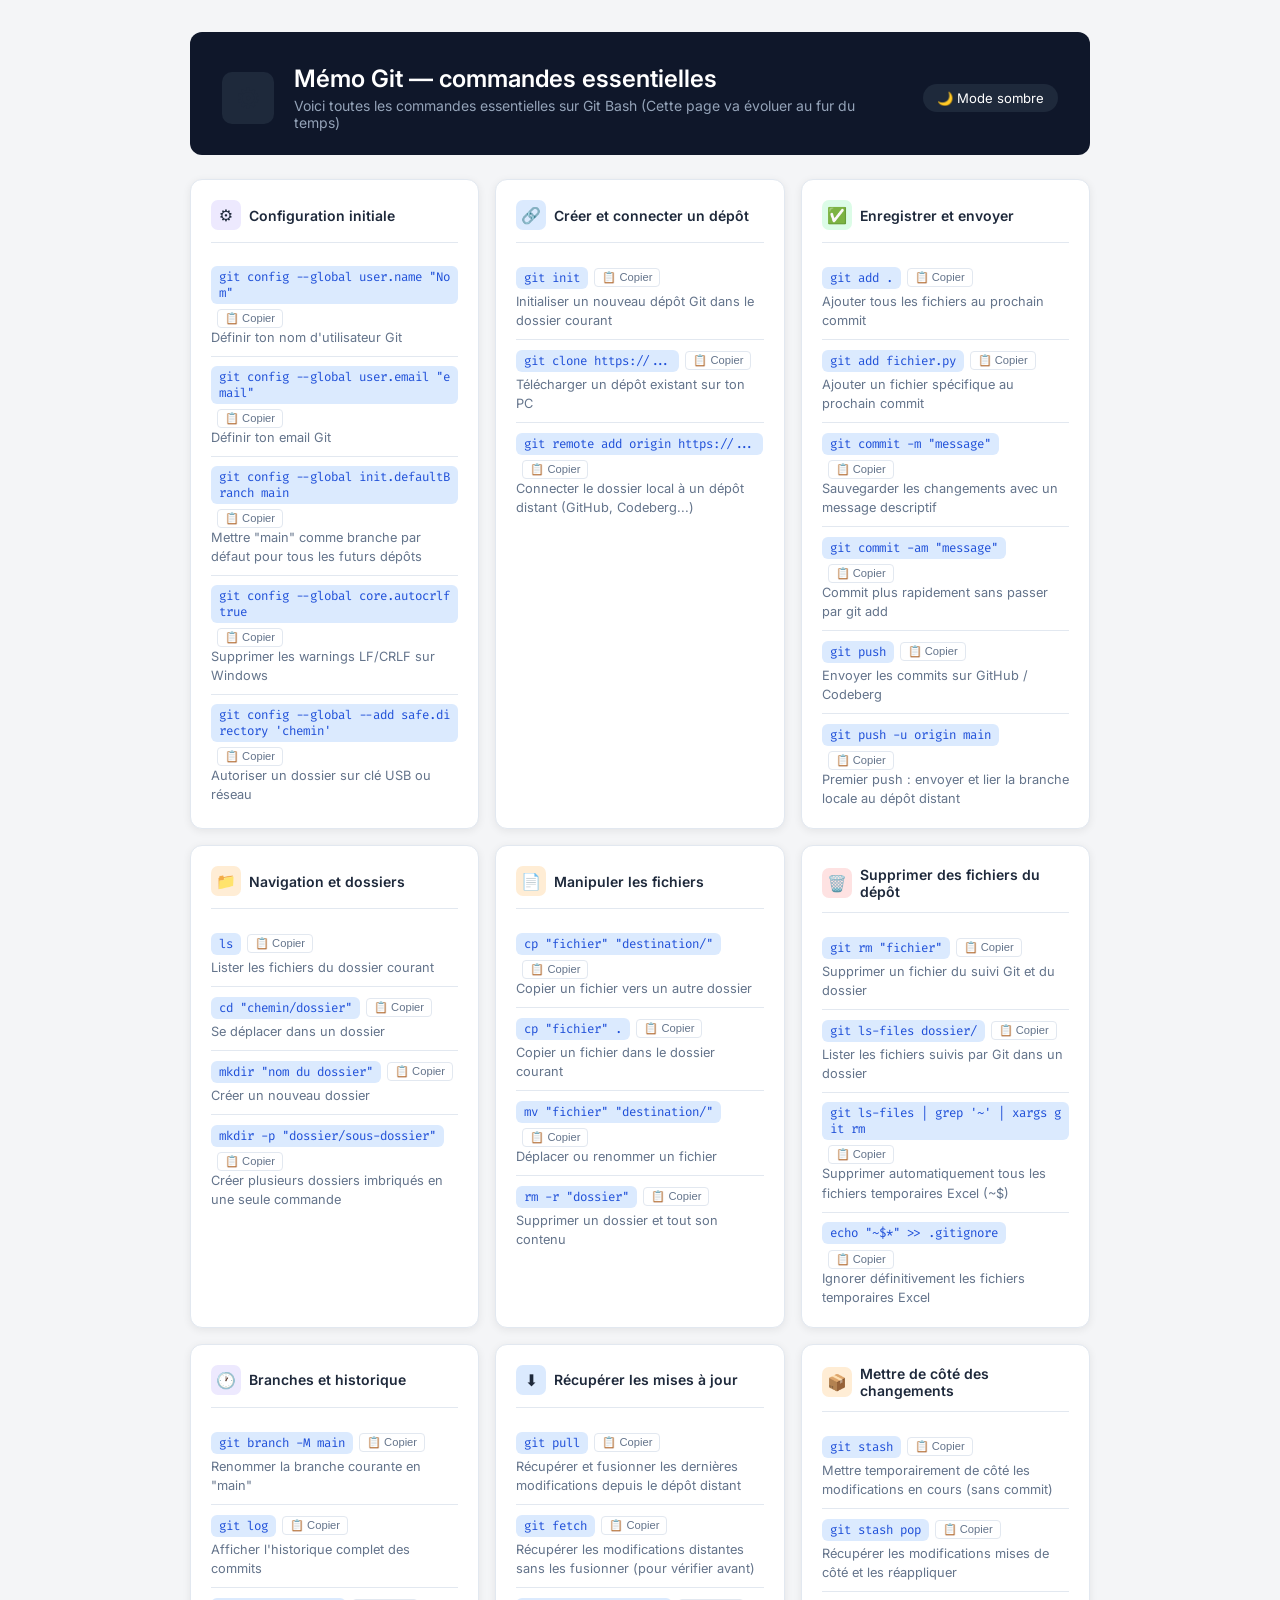
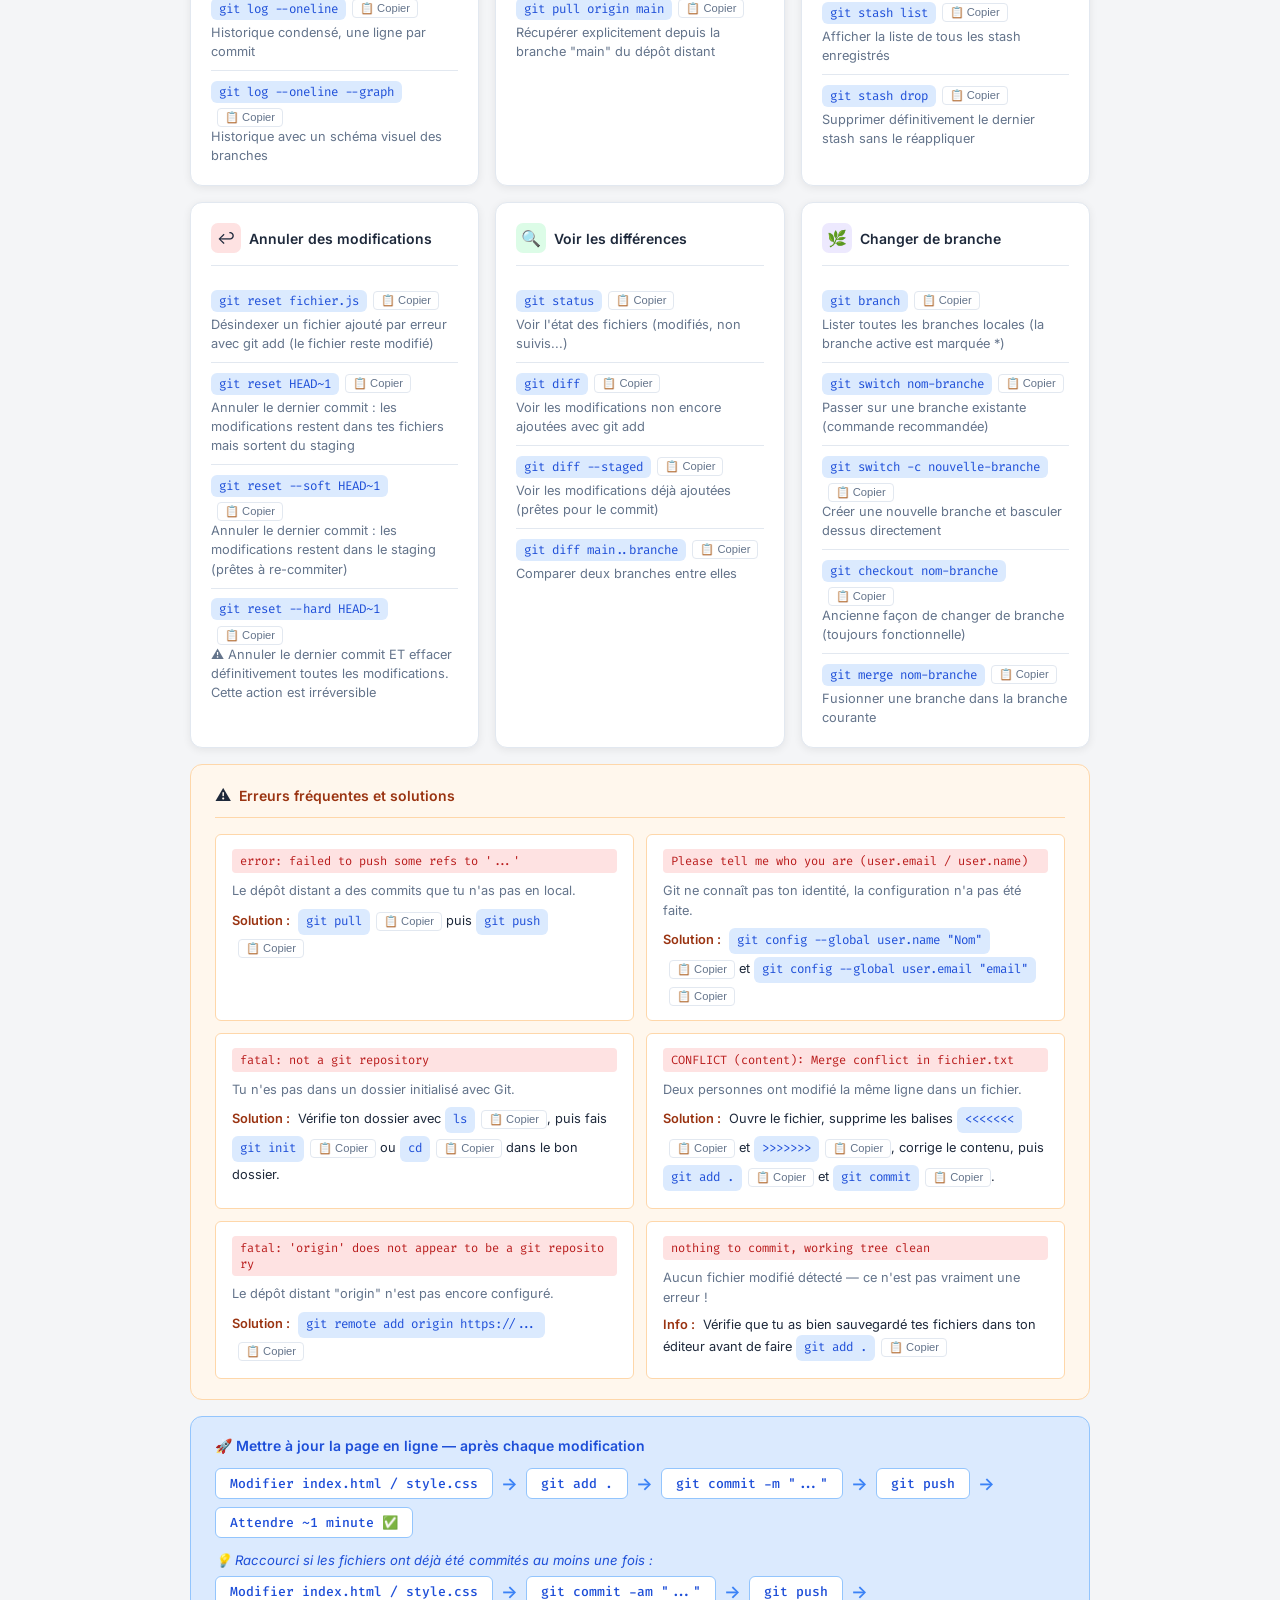
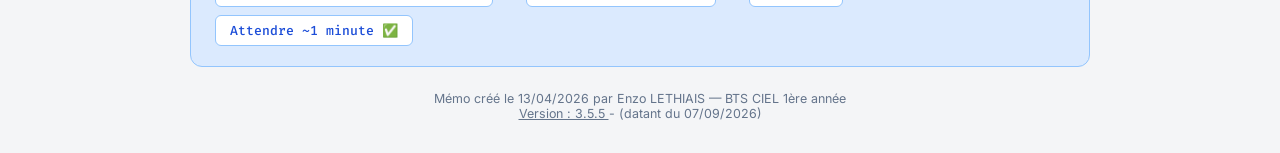
==== commit b803585c: "Ajout du bouton copier en JS" ====
--- a/index.html
+++ b/index.html
@@ -494,7 +494,7 @@
   ======================================================= -->
   <div class="footer">
     Mémo créé le 13/04/2026 par Enzo LETHIAIS — BTS CIEL 1ère année<br>
-    <u> Version : 3.5.3 </u> <span> - (datant du 07/09/2026)</span>
+    <u> Version : 3.5.5 </u> <span> - (datant du 07/09/2026)</span>
   </div>
 
 </div>
--- a/style.css
+++ b/style.css
@@ -355,6 +355,25 @@
   margin-right: 4px;
 }
 
+
+/*---Bouton copier------*/
+
+.cmd-wrap { position: relative; display: inline-block;}
+.copy-btn {
+  margin-left: 6px;
+  padding: 2px 7px;
+  font-size: 0.7rem;
+  border: 1px solid var(--border);
+  border-radius: 4px;
+  background: var(--bg-card);
+  color: var(--text-muted);
+  cursor: pointer;
+  vertical-align: middle;
+}
+.copy-btn:hover { color: var(--accent-text); border-color: var(--accent-text); }
+.copy-btn.copied { color: var(--green); border-color: var(--green); }
+
+
 /* ---- FOOTER ---------------------------------------------- */
 .footer {
   text-align: center;
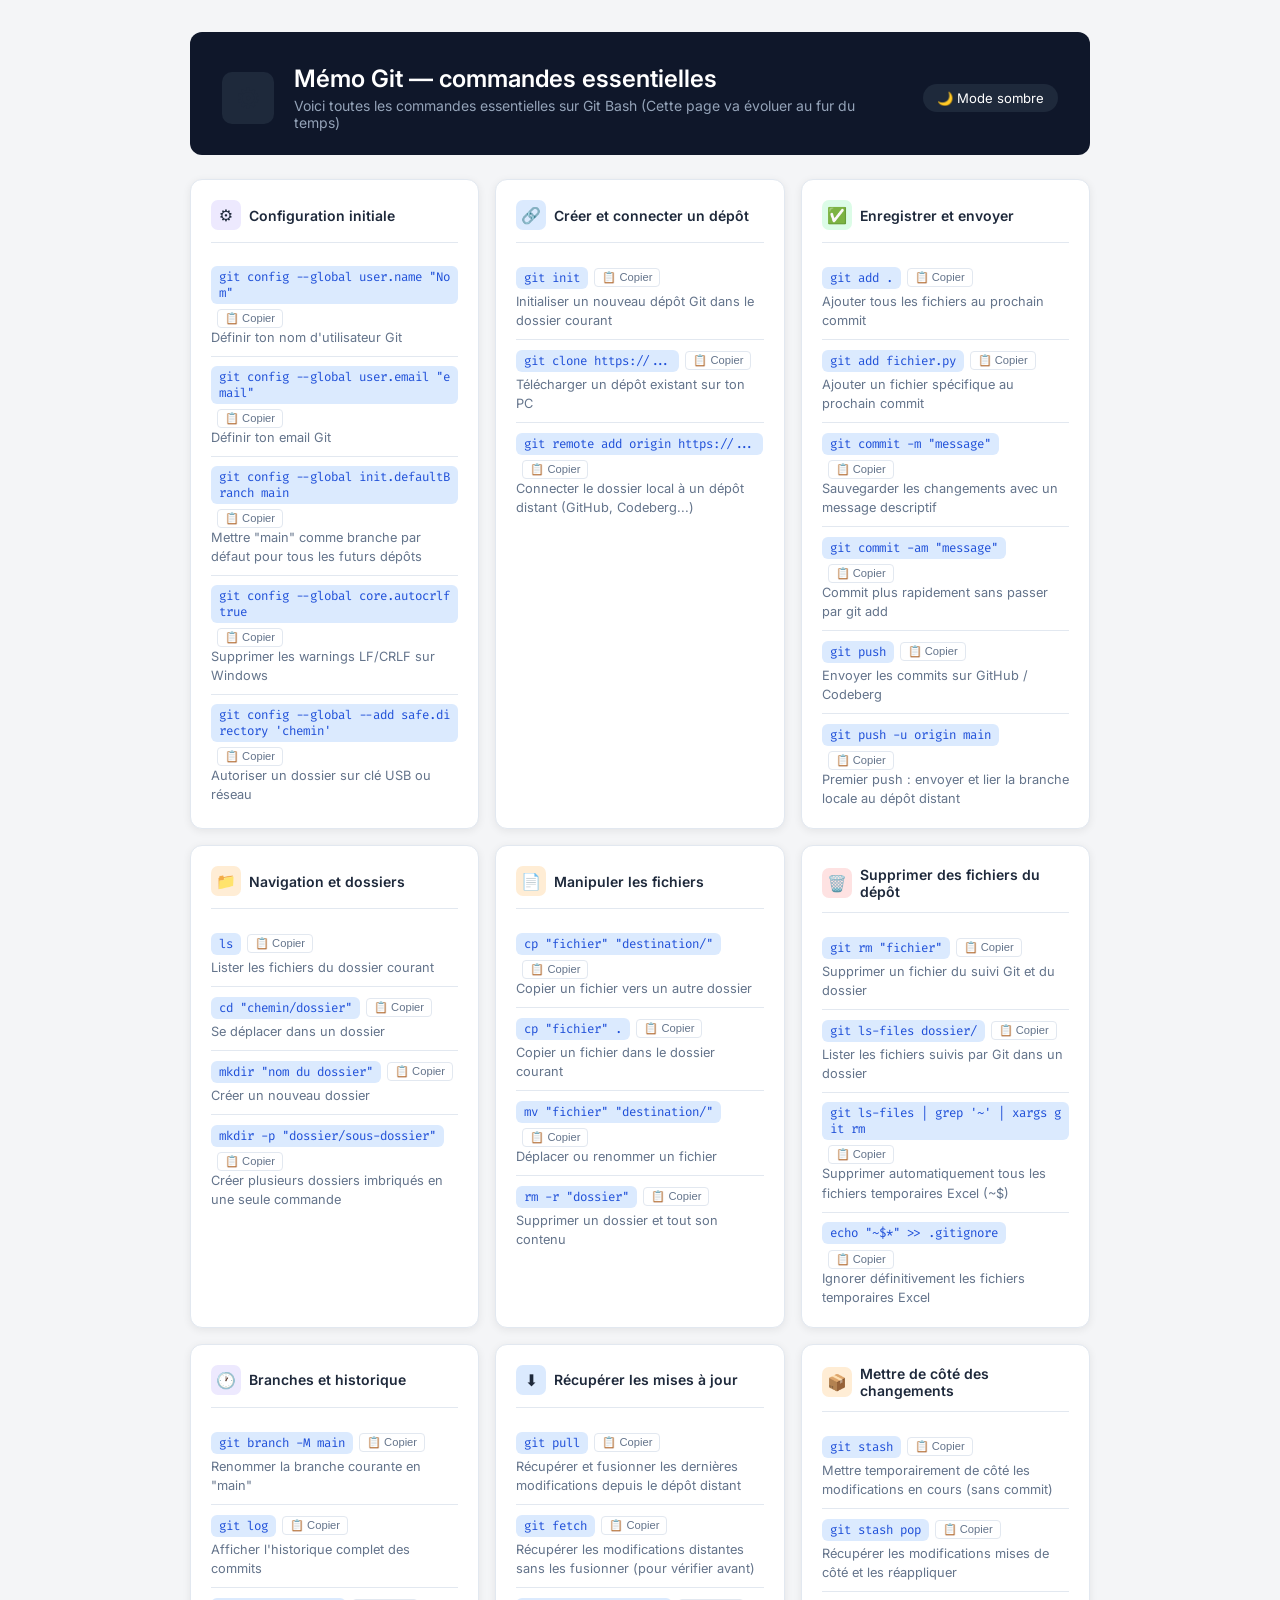
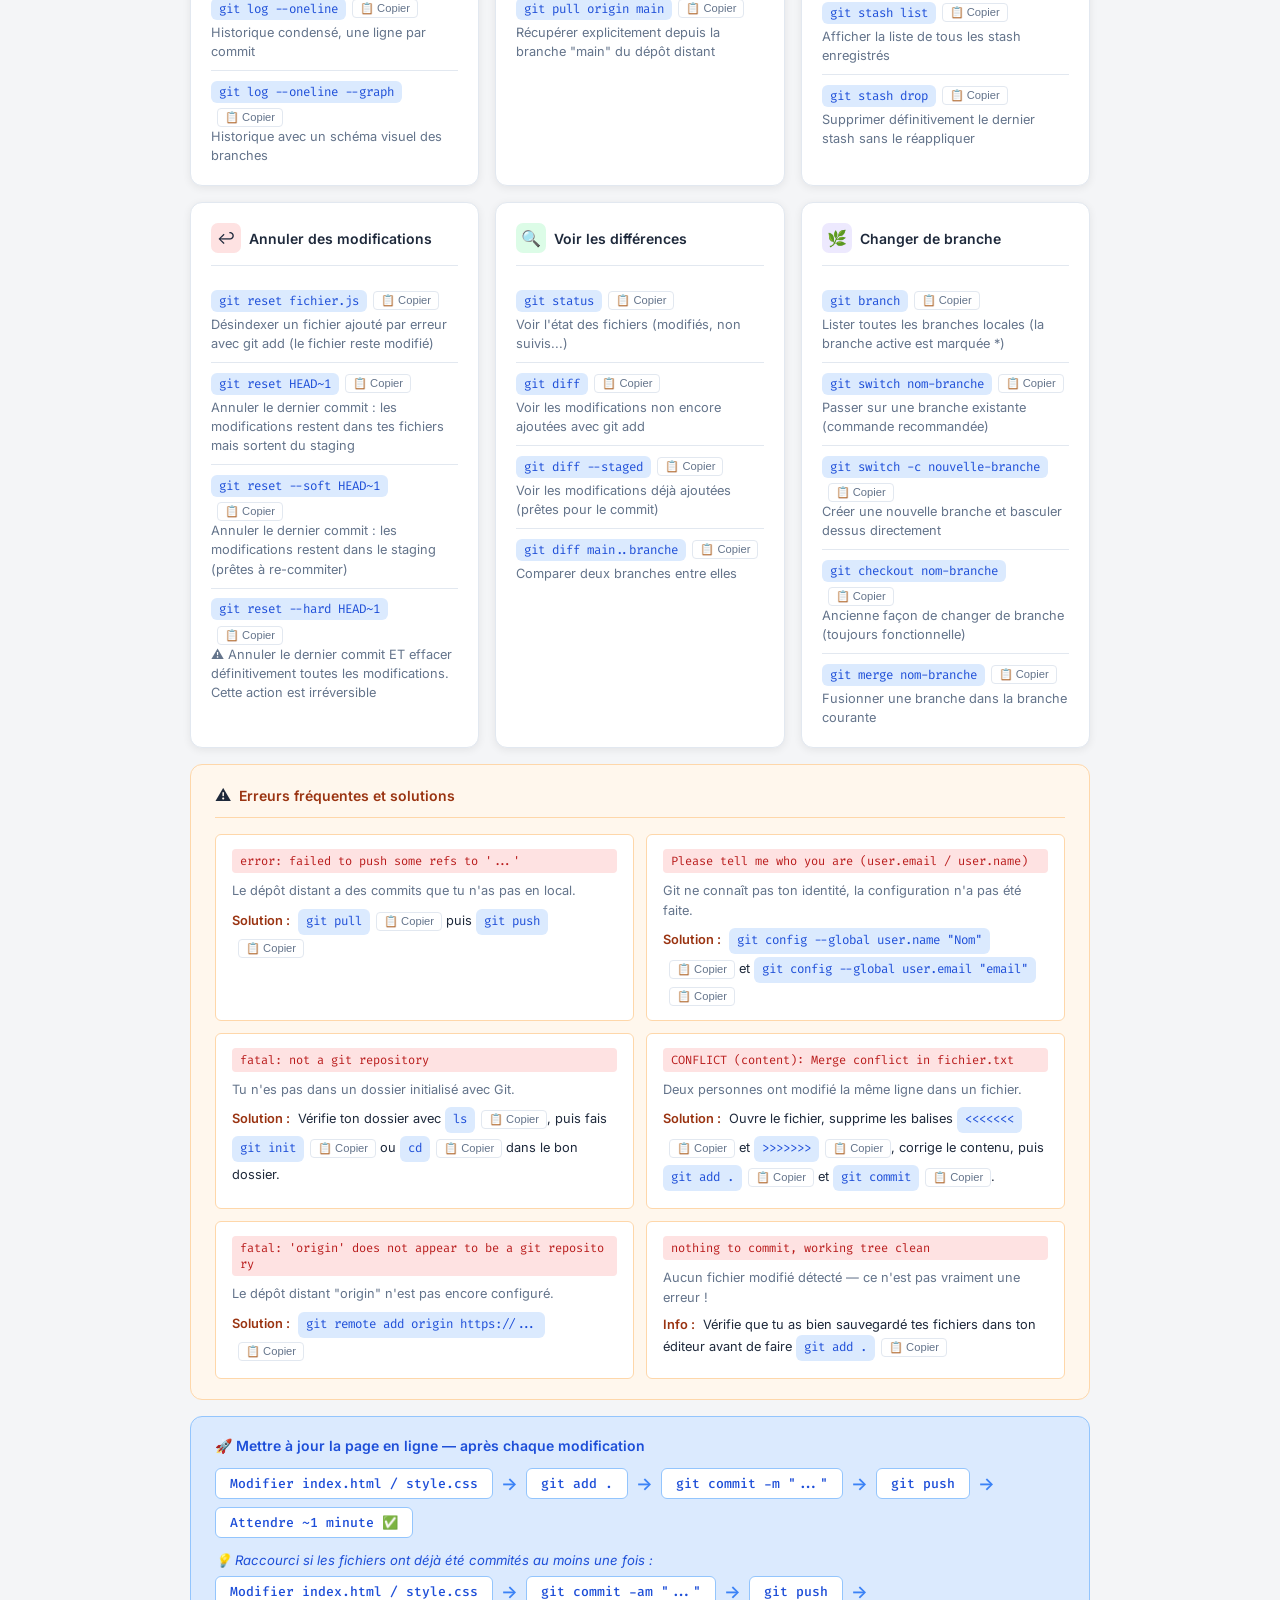
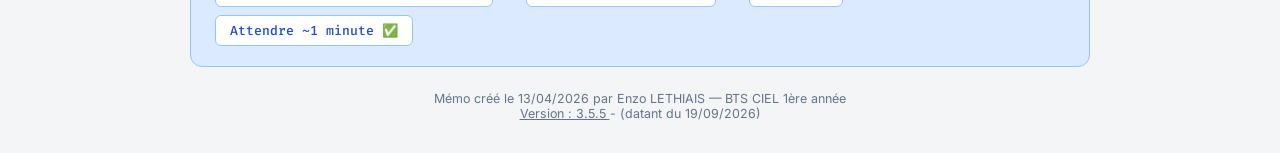
==== commit 632e6a05: "Version 3.5.5" ====
--- a/index.html
+++ b/index.html
@@ -494,7 +494,7 @@
   ======================================================= -->
   <div class="footer">
     Mémo créé le 13/04/2026 par Enzo LETHIAIS — BTS CIEL 1ère année<br>
-    <u> Version : 3.5.5 </u> <span> - (datant du 07/09/2026)</span>
+    <u> Version : 3.5.5 </u> <span> - (datant du 19/09/2026)</span>
   </div>
 
 </div>
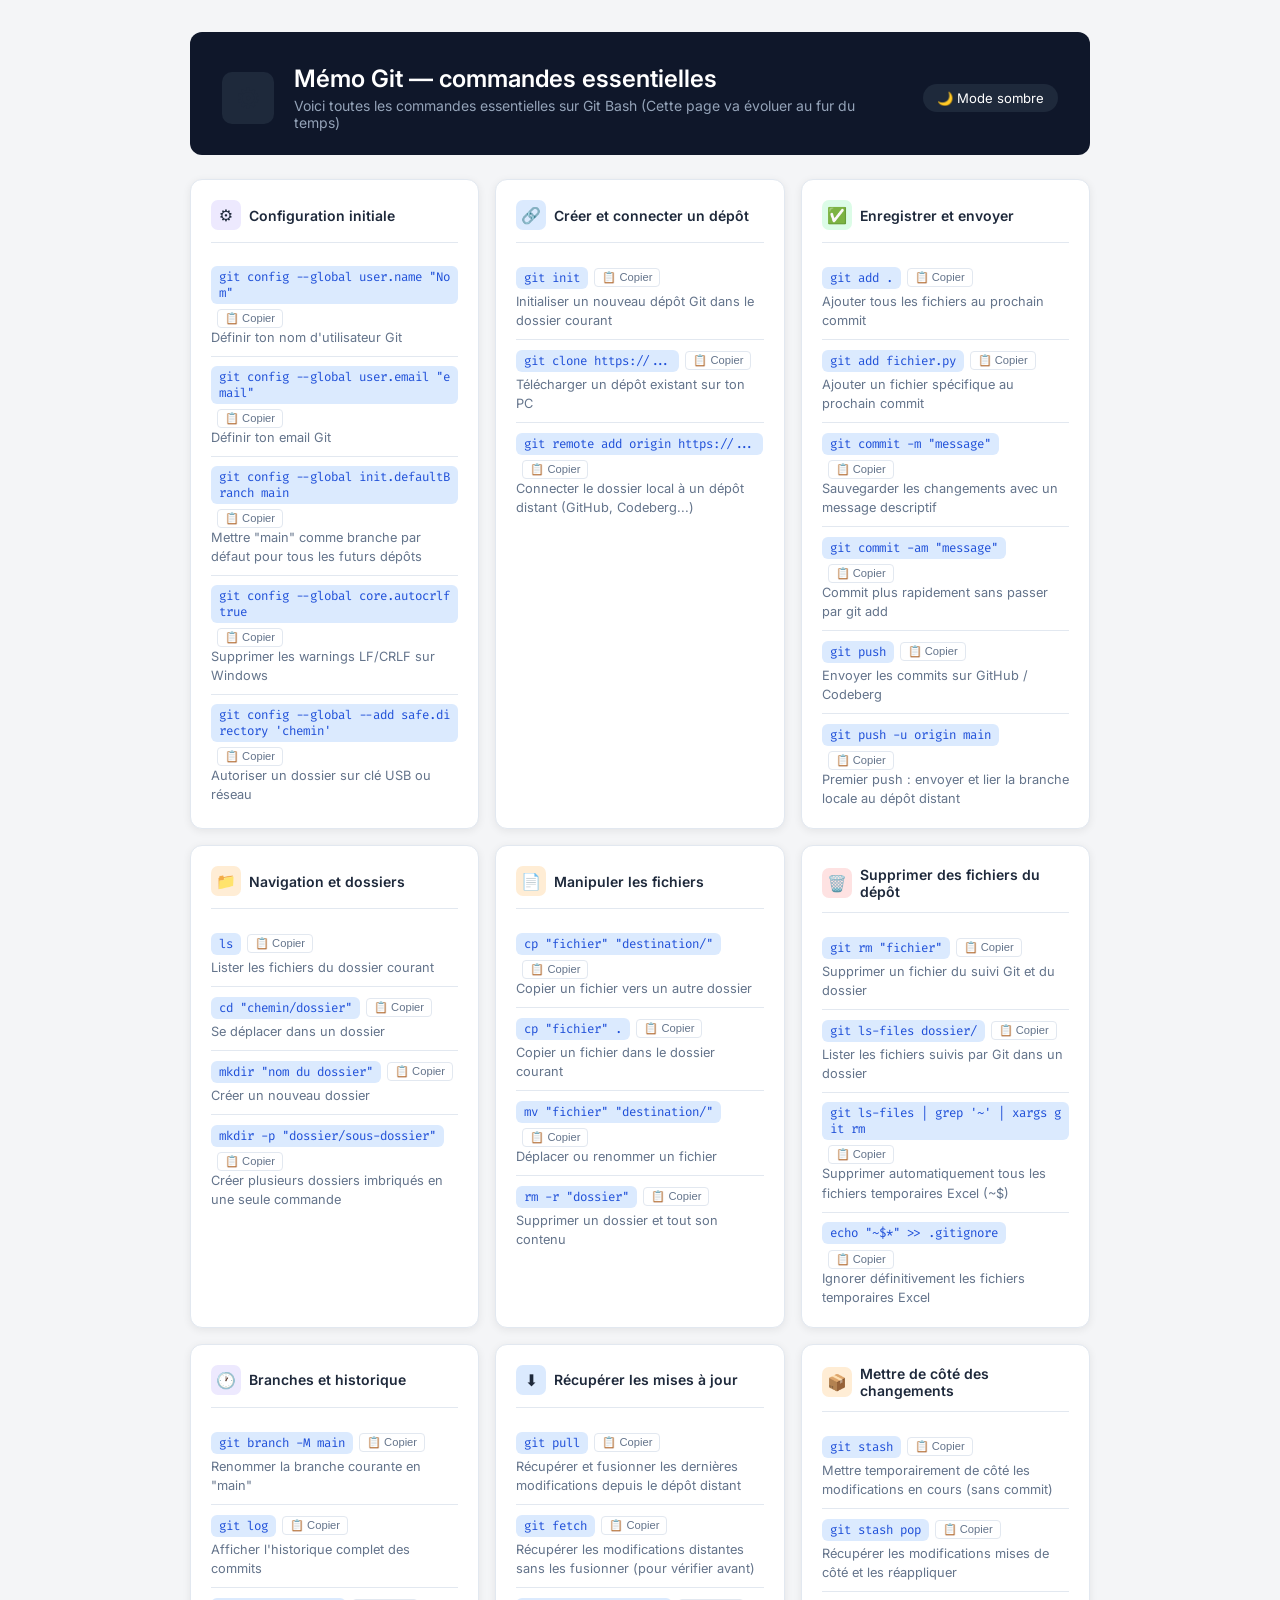
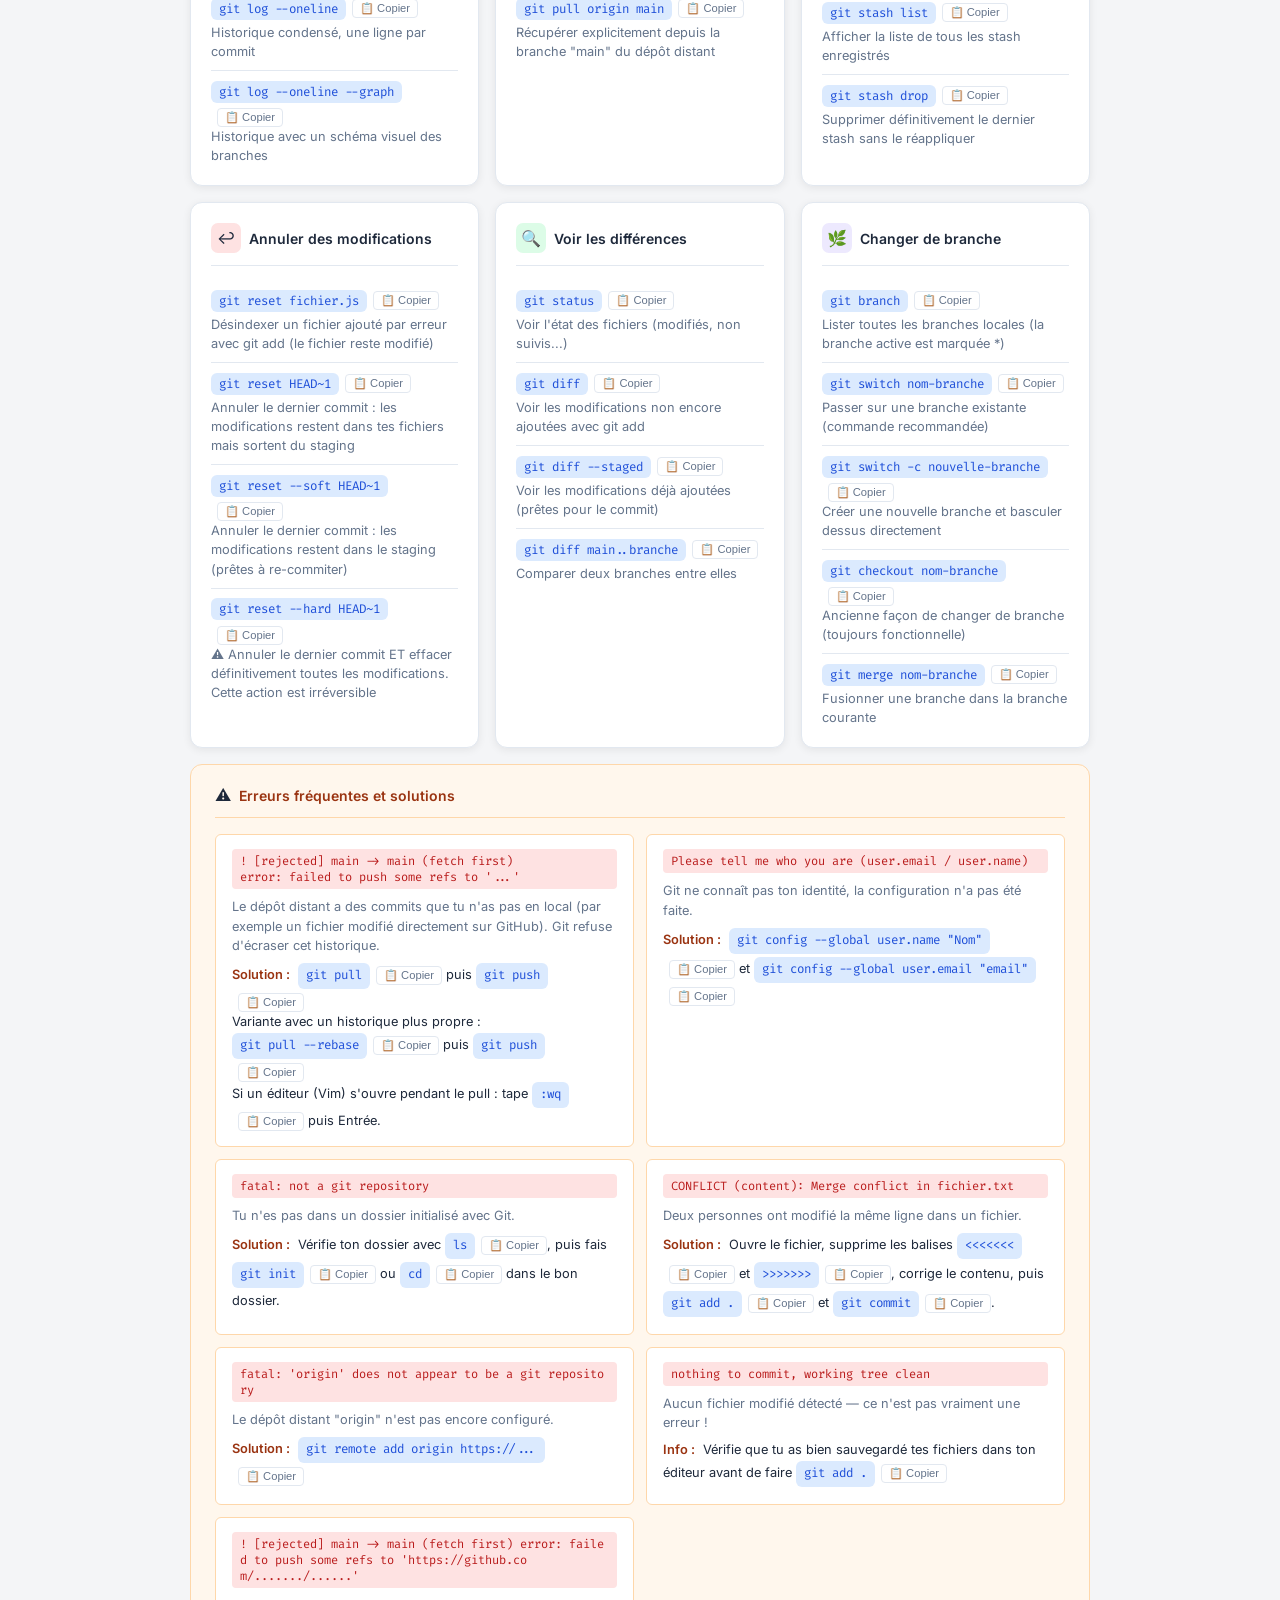
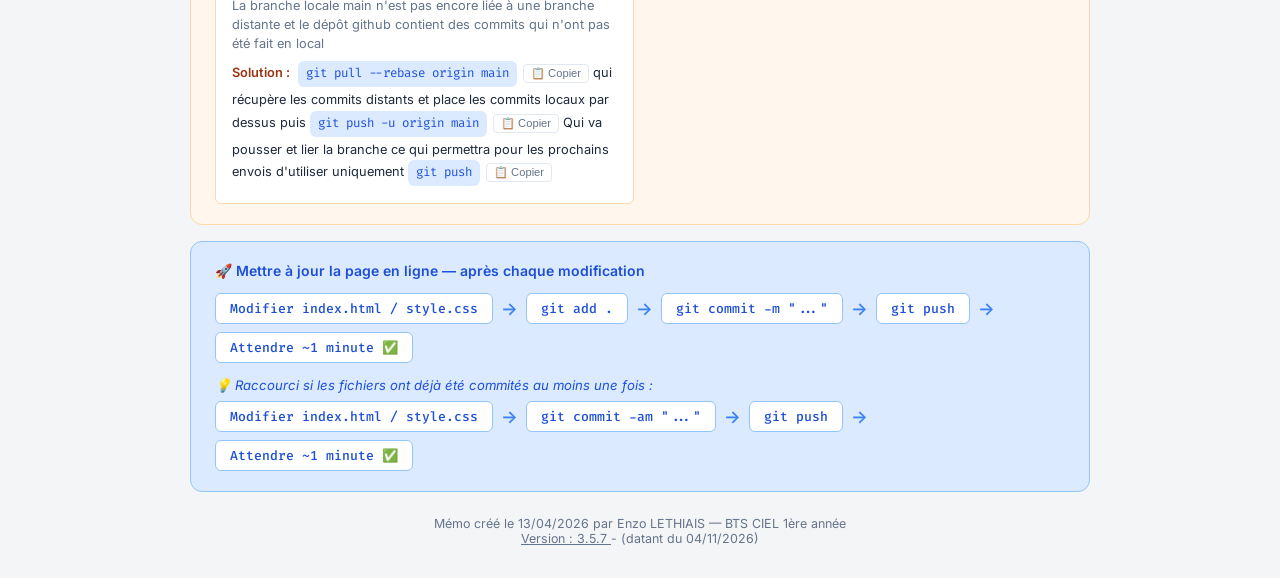
==== commit d4facef4: "version 3.5.7" ====
--- a/index.html
+++ b/index.html
@@ -401,11 +401,13 @@
     <div class="errors-grid">
 
       <div class="error-card">
-        <div class="error-msg">error: failed to push some refs to '...'</div>
-        <div class="error-cause">Le dépôt distant a des commits que tu n'as pas en local.</div>
+        <div class="error-msg">! [rejected] main -> main (fetch first)<br>error: failed to push some refs to '...'</div>
+        <div class="error-cause">Le dépôt distant a des commits que tu n'as pas en local (par exemple un fichier modifié directement sur GitHub). Git refuse d'écraser cet historique.</div>
         <div class="error-fix">
           <span class="fix-label">Solution :</span>
-          <span class="cmd">git pull</span> puis <span class="cmd">git push</span>
+          <span class="cmd">git pull</span> puis <span class="cmd">git push</span><br>
+          Variante avec un historique plus propre : <span class="cmd">git pull --rebase</span> puis <span class="cmd">git push</span><br>
+          Si un éditeur (Vim) s'ouvre pendant le pull : tape <span class="cmd">:wq</span> puis Entrée.
         </div>
       </div>
 
@@ -451,6 +453,20 @@
         <div class="error-fix">
           <span class="fix-label">Info :</span>
           Vérifie que tu as bien sauvegardé tes fichiers dans ton éditeur avant de faire <span class="cmd">git add .</span>
+        </div>
+      </div>
+
+
+      <div class="error-card">
+        <div class="error-msg">! [rejected]        main -> main (fetch first)
+          error: failed to push some refs to 'https://github.com/......./......'
+          </div>
+        <div class="error-cause">La branche locale main n'est pas encore liée à une branche distante et le dépôt github
+          contient des commits qui n'ont pas été fait en local
+        </div>
+        <div class="error-fix">
+          <span class="fix-label">Solution :</span>
+          <span class="cmd"> git pull --rebase origin main </span> qui récupère les commits distants et place les commits locaux par dessus puis   <span class="cmd"> git push -u origin main </span> Qui va pousser et lier la branche ce qui permettra pour les prochains envois d'utiliser uniquement   <span class="cmd"> git push </span>
         </div>
       </div>
 
@@ -494,7 +510,7 @@
   ======================================================= -->
   <div class="footer">
     Mémo créé le 13/04/2026 par Enzo LETHIAIS — BTS CIEL 1ère année<br>
-    <u> Version : 3.5.5 </u> <span> - (datant du 19/09/2026)</span>
+    <u> Version : 3.5.7 </u> <span> - (datant du 04/11/2026)</span>
   </div>
 
 </div>
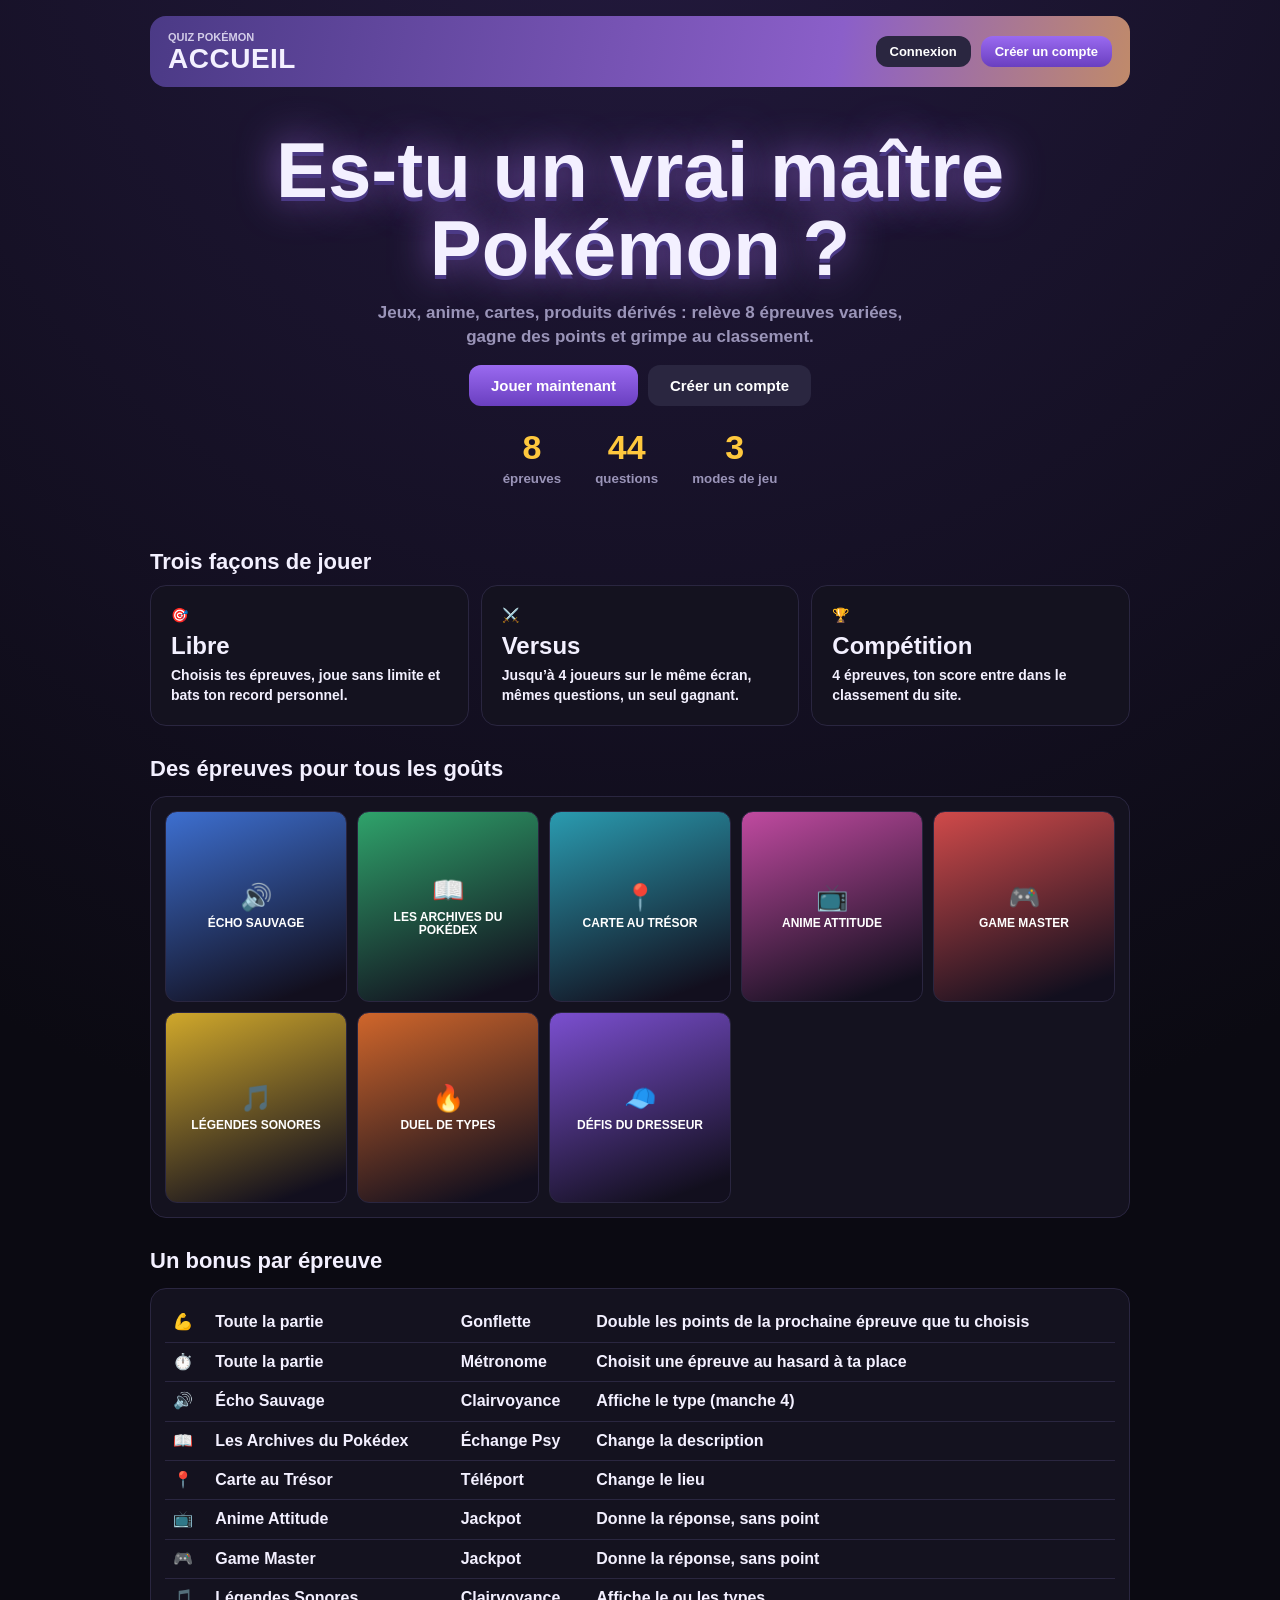
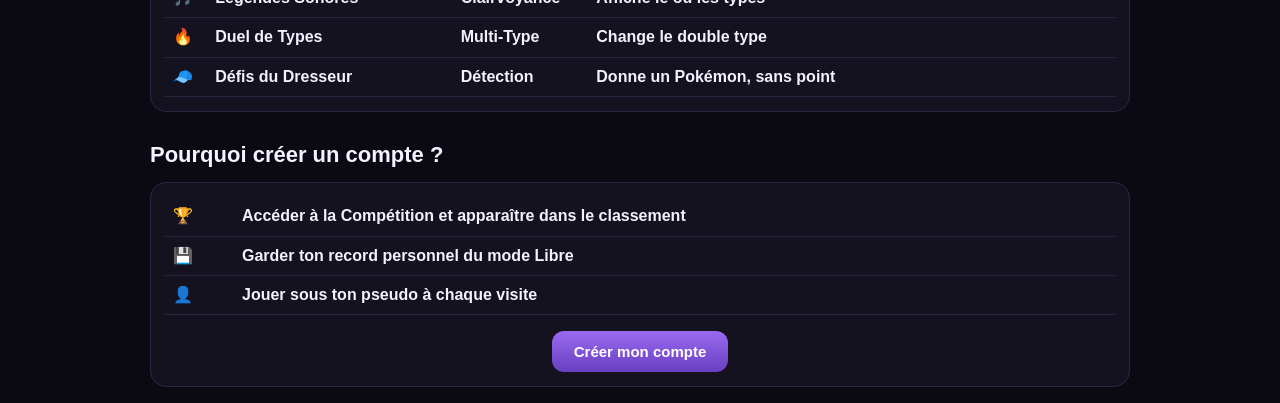
==== commit dec5f5bb: "Add files via upload" ====
--- a/index.html
+++ b/index.html
@@ -1,523 +1,25 @@
 <!DOCTYPE html>
 <html lang="fr">
 <head>
-  <meta charset="UTF-8" />
-  <meta name="viewport" content="width=device-width, initial-scale=1.0" />
-  <title>Mémo Git — Commandes essentielles</title>
-  <link rel="stylesheet" href="style.css" />
-  <link href="https://fonts.googleapis.com/css2?family=Inter:wght@400;600&family=Fira+Code&display=swap" rel="stylesheet">
+<meta charset="utf-8">
+<!-- Adapte la page à la largeur du téléphone -->
+<meta name="viewport" content="width=device-width, initial-scale=1">
+<title>Quiz Pokémon</title>
+<!-- Toute la mise en forme (couleurs, grille, boutons) est dans style.css -->
+<link rel="stylesheet" href="style.css">
 </head>
 <body>
-
-<div class="container">
-
-  <!-- ======================================================
-      HEADER
-  ======================================================= -->
-  <header class="header">
-    <div class="header-icon">⚙️</div>
-    <div class="header-text">
-      <h1>Mémo Git — commandes essentielles</h1>
-      <p> Voici toutes les commandes essentielles sur Git Bash (Cette page va évoluer au fur du temps)</p>
-    </div>
-    <button class="dark-toggle" id="darkToggle" onclick="toggleDark()">🌙 Mode sombre</button>
-  </header>
-
-
-  <!-- ======================================================
-       GRILLE DE CARTES
-  ======================================================= -->
-  <div class="grid">
-
-
-    <!-- CARTE 1 : Configuration -->
-    <div class="card">
-      <div class="card-header">
-        <div class="card-icon purple">⚙️</div>
-        <h2>Configuration initiale</h2>
-      </div>
-
-      <div class="cmd-row">
-        <span class="cmd">git config --global user.name "Nom"</span>
-        <div class="desc">Définir ton nom d'utilisateur Git</div>
-      </div>
-
-      <div class="cmd-row">
-        <span class="cmd">git config --global user.email "email"</span>
-        <div class="desc">Définir ton email Git</div>
-      </div>
-
-      <div class="cmd-row">
-        <span class="cmd">git config --global init.defaultBranch main</span>
-        <div class="desc">Mettre "main" comme branche par défaut pour tous les futurs dépôts</div>
-      </div>
-
-      <div class="cmd-row">
-        <span class="cmd">git config --global core.autocrlf true</span>
-        <div class="desc">Supprimer les warnings LF/CRLF sur Windows</div>
-      </div>
-
-      <div class="cmd-row">
-        <span class="cmd">git config --global --add safe.directory 'chemin'</span>
-        <div class="desc">Autoriser un dossier sur clé USB ou réseau</div>
-      </div>
-    </div>
-
-
-    <!-- CARTE 2 : Créer et connecter -->
-    <div class="card">
-      <div class="card-header">
-        <div class="card-icon blue">🔗</div>
-        <h2>Créer et connecter un dépôt</h2>
-      </div>
-
-      <div class="cmd-row">
-        <span class="cmd">git init</span>
-        <div class="desc">Initialiser un nouveau dépôt Git dans le dossier courant</div>
-      </div>
-
-      <div class="cmd-row">
-        <span class="cmd">git clone https://...</span>
-        <div class="desc">Télécharger un dépôt existant sur ton PC</div>
-      </div>
-
-      <div class="cmd-row">
-        <span class="cmd">git remote add origin https://...</span>
-        <div class="desc">Connecter le dossier local à un dépôt distant (GitHub, Codeberg...)</div>
-      </div>
-    </div>
-
-
-    <!-- CARTE 3 : Enregistrer et envoyer -->
-    <div class="card">
-      <div class="card-header">
-        <div class="card-icon green">✅</div>
-        <h2>Enregistrer et envoyer</h2>
-      </div>
-
-      <div class="cmd-row">
-        <span class="cmd">git add .</span>
-        <div class="desc">Ajouter tous les fichiers au prochain commit</div>
-      </div>
-
-      <div class="cmd-row">
-        <span class="cmd">git add fichier.py</span>
-        <div class="desc">Ajouter un fichier spécifique au prochain commit</div>
-      </div>
-
-      <div class="cmd-row">
-        <span class="cmd">git commit -m "message"</span>
-        <div class="desc">Sauvegarder les changements avec un message descriptif</div>
-      </div>
-
-    <div class="cmd-row">
-      <span class="cmd"> git commit -am "message"</span>
-      <div class="desc"> Commit plus rapidement sans passer par git add</div>
-    </div>
-
-      <div class="cmd-row">
-        <span class="cmd">git push</span>
-        <div class="desc">Envoyer les commits sur GitHub / Codeberg</div>
-      </div>
-
-      <div class="cmd-row">
-        <span class="cmd">git push -u origin main</span>
-        <div class="desc">Premier push : envoyer et lier la branche locale au dépôt distant</div>
-      </div>
-    </div>
-
-
-    <!-- CARTE 4 : Navigation et dossiers -->
-    <div class="card">
-  <div class="card-header">
-    <div class="card-icon orange">📁</div>
-    <h2>Navigation et dossiers</h2>
-  </div>
-
-  <div class="cmd-row">
-    <span class="cmd">ls</span>
-    <div class="desc">Lister les fichiers du dossier courant</div>
-  </div>
-
-  <div class="cmd-row">
-    <span class="cmd">cd "chemin/dossier"</span>
-    <div class="desc">Se déplacer dans un dossier</div>
-  </div>
-
-  <div class="cmd-row">
-    <span class="cmd">mkdir "nom du dossier"</span>
-    <div class="desc">Créer un nouveau dossier</div>
-  </div>
-
-  <div class="cmd-row">
-    <span class="cmd">mkdir -p "dossier/sous-dossier"</span>
-    <div class="desc">Créer plusieurs dossiers imbriqués en une seule commande</div>
-  </div>
-</div>
-
-
-    <!-- CARTE 5 : Manipuler les dossier -->    
-    <div class="card">
-  <div class="card-header">
-    <div class="card-icon orange">📄</div>
-    <h2>Manipuler les fichiers</h2>
-  </div>
-
-  <div class="cmd-row">
-    <span class="cmd">cp "fichier" "destination/"</span>
-    <div class="desc">Copier un fichier vers un autre dossier</div>
-  </div>
-
-  <div class="cmd-row">
-    <span class="cmd">cp "fichier" .</span>
-    <div class="desc">Copier un fichier dans le dossier courant</div>
-  </div>
-
-  <div class="cmd-row">
-    <span class="cmd">mv "fichier" "destination/"</span>
-    <div class="desc">Déplacer ou renommer un fichier</div>
-  </div>
-
-  <div class="cmd-row">
-    <span class="cmd">rm -r "dossier"</span>
-    <div class="desc">Supprimer un dossier et tout son contenu</div>
-  </div>
-</div>
-
-
-    <!-- CARTE 6 : Supprimer des fichiers -->
-    <div class="card">
-      <div class="card-header">
-        <div class="card-icon red">🗑️</div>
-        <h2>Supprimer des fichiers du dépôt</h2>
-      </div>
-
-      <div class="cmd-row">
-        <span class="cmd">git rm "fichier"</span>
-        <div class="desc">Supprimer un fichier du suivi Git et du dossier</div>
-      </div>
-
-      <div class="cmd-row">
-        <span class="cmd">git ls-files dossier/</span>
-        <div class="desc">Lister les fichiers suivis par Git dans un dossier</div>
-      </div>
-
-      <div class="cmd-row">
-        <span class="cmd">git ls-files | grep '~' | xargs git rm</span>
-        <div class="desc">Supprimer automatiquement tous les fichiers temporaires Excel (~$)</div>
-      </div>
-
-      <div class="cmd-row">
-        <span class="cmd">echo "~$*" >> .gitignore</span>
-        <div class="desc">Ignorer définitivement les fichiers temporaires Excel</div>
-      </div>
-    </div>
-
-
-    <!-- CARTE 7 : Branches et historique -->
-    <div class="card">
-      <div class="card-header">
-        <div class="card-icon purple">🕐</div>
-        <h2>Branches et historique</h2>
-      </div>
-
-      <div class="cmd-row">
-        <span class="cmd">git branch -M main</span>
-        <div class="desc">Renommer la branche courante en "main"</div>
-      </div>
-
-      <div class="cmd-row">
-        <span class="cmd">git log</span>
-        <div class="desc">Afficher l'historique complet des commits</div>
-      </div>
-
-      <div class="cmd-row">
-        <span class="cmd">git log --oneline</span>
-        <div class="desc">Historique condensé, une ligne par commit</div>
-      </div>
-
-      <div class="cmd-row">
-        <span class="cmd">git log --oneline --graph</span>
-        <div class="desc">Historique avec un schéma visuel des branches</div>
-      </div>
-    </div>
-
-
-    <!-- CARTE 8 : Récupérer les mises à jour -->
-    <div class="card">
-      <div class="card-header">
-        <div class="card-icon blue">⬇️</div>
-        <h2>Récupérer les mises à jour</h2>
-      </div>
-
-      <div class="cmd-row">
-        <span class="cmd">git pull</span>
-        <div class="desc">Récupérer et fusionner les dernières modifications depuis le dépôt distant</div>
-      </div>
-
-      <div class="cmd-row">
-        <span class="cmd">git fetch</span>
-        <div class="desc">Récupérer les modifications distantes sans les fusionner (pour vérifier avant)</div>
-      </div>
-
-      <div class="cmd-row">
-        <span class="cmd">git pull origin main</span>
-        <div class="desc">Récupérer explicitement depuis la branche "main" du dépôt distant</div>
-      </div>
-    </div>
-
-
-    <!-- CARTE 10 : Mettre de côté des changements -->
-    <div class="card">
-      <div class="card-header">
-        <div class="card-icon orange">📦</div>
-        <h2>Mettre de côté des changements</h2>
-      </div>
-
-      <div class="cmd-row">
-        <span class="cmd">git stash</span>
-        <div class="desc">Mettre temporairement de côté les modifications en cours (sans commit)</div>
-      </div>
-
-      <div class="cmd-row">
-        <span class="cmd">git stash pop</span>
-        <div class="desc">Récupérer les modifications mises de côté et les réappliquer</div>
-      </div>
-
-      <div class="cmd-row">
-        <span class="cmd">git stash list</span>
-        <div class="desc">Afficher la liste de tous les stash enregistrés</div>
-      </div>
-
-      <div class="cmd-row">
-        <span class="cmd">git stash drop</span>
-        <div class="desc">Supprimer définitivement le dernier stash sans le réappliquer</div>
-      </div>
-    </div>
-
-
-    <!-- Carte 11 : Annuler les modification -->
-<div class="card">
-  <div class="card-header">
-    <div class="card-icon red">↩️</div>
-    <h2>Annuler des modifications</h2>
-  </div>
-
-  <div class="cmd-row">
-    <span class="cmd">git reset fichier.js</span>
-    <div class="desc">Désindexer un fichier ajouté par erreur avec git add (le fichier reste modifié)</div>
-  </div>
-
-  <div class="cmd-row">
-    <span class="cmd">git reset HEAD~1</span>
-    <div class="desc">Annuler le dernier commit : les modifications restent dans tes fichiers mais sortent du staging</div>
-  </div>
-
-  <div class="cmd-row">
-    <span class="cmd">git reset --soft HEAD~1</span>
-    <div class="desc">Annuler le dernier commit : les modifications restent dans le staging (prêtes à re-commiter)</div>
-  </div>
-
-  <div class="cmd-row">
-   <span class="cmd">git reset --hard HEAD~1</span>
-    <div class="desc">⚠️ Annuler le dernier commit ET effacer définitivement toutes les modifications. Cette action est irréversible</div>
-  </div>
-</div>
-
-
-    <!-- CARTE 12 : Voir les différences -->
-    <div class="card">
-      <div class="card-header">
-        <div class="card-icon green">🔍</div>
-        <h2>Voir les différences</h2>
-      </div>
-
-      <div class="cmd-row">
-        <span class="cmd">git status</span>
-        <div class="desc">Voir l'état des fichiers (modifiés, non suivis...)</div>
-      </div>
-
-      <div class="cmd-row">
-        <span class="cmd">git diff</span>
-        <div class="desc">Voir les modifications non encore ajoutées avec git add</div>
-      </div>
-
-      <div class="cmd-row">
-        <span class="cmd">git diff --staged</span>
-        <div class="desc">Voir les modifications déjà ajoutées (prêtes pour le commit)</div>
-      </div>
-
-      <div class="cmd-row">
-        <span class="cmd">git diff main..branche</span>
-        <div class="desc">Comparer deux branches entre elles</div>
-      </div>
-    </div>
-
-
-    <!-- CARTE 13 : Changer de branche -->
-    <div class="card">
-      <div class="card-header">
-        <div class="card-icon purple">🌿</div>
-        <h2>Changer de branche</h2>
-      </div>
-
-      <div class="cmd-row">
-        <span class="cmd">git branch</span>
-        <div class="desc">Lister toutes les branches locales (la branche active est marquée *)</div>
-      </div>
-
-      <div class="cmd-row">
-        <span class="cmd">git switch nom-branche</span>
-        <div class="desc">Passer sur une branche existante (commande recommandée)</div>
-      </div>
-
-      <div class="cmd-row">
-        <span class="cmd">git switch -c nouvelle-branche</span>
-        <div class="desc">Créer une nouvelle branche et basculer dessus directement</div>
-      </div>
-
-      <div class="cmd-row">
-        <span class="cmd">git checkout nom-branche</span>
-        <div class="desc">Ancienne façon de changer de branche (toujours fonctionnelle)</div>
-      </div>
-
-      <div class="cmd-row">
-        <span class="cmd">git merge nom-branche</span>
-        <div class="desc">Fusionner une branche dans la branche courante</div>
-      </div>
-    </div>
-  </div><!-- fin .grid -->
-
-
-  <!-- ======================================================
-       ERREURS FRÉQUENTES
-  ======================================================= -->
-  <div class="errors-section">
-    <div class="errors-header">
-      <span>⚠️</span>
-      <h3>Erreurs fréquentes et solutions</h3>
-    </div>
-
-    <div class="errors-grid">
-
-      <div class="error-card">
-        <div class="error-msg">! [rejected] main -> main (fetch first)<br>error: failed to push some refs to '...'</div>
-        <div class="error-cause">Le dépôt distant a des commits que tu n'as pas en local (par exemple un fichier modifié directement sur GitHub). Git refuse d'écraser cet historique.</div>
-        <div class="error-fix">
-          <span class="fix-label">Solution :</span>
-          <span class="cmd">git pull</span> puis <span class="cmd">git push</span><br>
-          Variante avec un historique plus propre : <span class="cmd">git pull --rebase</span> puis <span class="cmd">git push</span><br>
-          Si un éditeur (Vim) s'ouvre pendant le pull : tape <span class="cmd">:wq</span> puis Entrée.
-        </div>
-      </div>
-
-      <div class="error-card">
-        <div class="error-msg">Please tell me who you are (user.email / user.name)</div>
-        <div class="error-cause">Git ne connaît pas ton identité, la configuration n'a pas été faite.</div>
-        <div class="error-fix">
-          <span class="fix-label">Solution :</span>
-          <span class="cmd">git config --global user.name "Nom"</span> et <span class="cmd">git config --global user.email "email"</span>
-        </div>
-      </div>
-
-      <div class="error-card">
-        <div class="error-msg">fatal: not a git repository</div>
-        <div class="error-cause">Tu n'es pas dans un dossier initialisé avec Git.</div>
-        <div class="error-fix">
-          <span class="fix-label">Solution :</span>
-          Vérifie ton dossier avec <span class="cmd">ls</span>, puis fais <span class="cmd">git init</span> ou <span class="cmd">cd</span> dans le bon dossier.
-        </div>
-      </div>
-
-      <div class="error-card">
-        <div class="error-msg">CONFLICT (content): Merge conflict in fichier.txt</div>
-        <div class="error-cause">Deux personnes ont modifié la même ligne dans un fichier.</div>
-        <div class="error-fix">
-          <span class="fix-label">Solution :</span>
-          Ouvre le fichier, supprime les balises <span class="cmd">&lt;&lt;&lt;&lt;&lt;&lt;&lt;</span> et <span class="cmd">&gt;&gt;&gt;&gt;&gt;&gt;&gt;</span>, corrige le contenu, puis <span class="cmd">git add .</span> et <span class="cmd">git commit</span>.
-        </div>
-      </div>
-
-      <div class="error-card">
-        <div class="error-msg">fatal: 'origin' does not appear to be a git repository</div>
-        <div class="error-cause">Le dépôt distant "origin" n'est pas encore configuré.</div>
-        <div class="error-fix">
-          <span class="fix-label">Solution :</span>
-          <span class="cmd">git remote add origin https://...</span>
-        </div>
-      </div>
-
-      <div class="error-card">
-        <div class="error-msg">nothing to commit, working tree clean</div>
-        <div class="error-cause">Aucun fichier modifié détecté — ce n'est pas vraiment une erreur !</div>
-        <div class="error-fix">
-          <span class="fix-label">Info :</span>
-          Vérifie que tu as bien sauvegardé tes fichiers dans ton éditeur avant de faire <span class="cmd">git add .</span>
-        </div>
-      </div>
-
-
-      <div class="error-card">
-        <div class="error-msg">! [rejected]        main -> main (fetch first)
-          error: failed to push some refs to 'https://github.com/......./......'
-          </div>
-        <div class="error-cause">La branche locale main n'est pas encore liée à une branche distante et le dépôt github
-          contient des commits qui n'ont pas été fait en local
-        </div>
-        <div class="error-fix">
-          <span class="fix-label">Solution :</span>
-          <span class="cmd"> git pull --rebase origin main </span> qui récupère les commits distants et place les commits locaux par dessus puis   <span class="cmd"> git push -u origin main </span> Qui va pousser et lier la branche ce qui permettra pour les prochains envois d'utiliser uniquement   <span class="cmd"> git push </span>
-        </div>
-      </div>
-
-    </div>
-  </div>
-
-
-  <!-- ======================================================
-       WORKFLOW MISE EN LIGNE
-  ======================================================= -->
-  <div class="workflow workflow-deploy">
-    <h3>🚀 Mettre à jour la page en ligne — après chaque modification</h3>
-    <div class="workflow-steps">
-      <span class="step">Modifier index.html / style.css</span>
-      <span class="arrow">→</span>
-      <span class="step">git add .</span>
-      <span class="arrow">→</span>
-      <span class="step">git commit -m "..."</span>
-      <span class="arrow">→</span>
-      <span class="step">git push</span>
-      <span class="arrow">→</span>
-      <span class="step">Attendre ~1 minute ✅</span>
-    </div>
-    <div class="workflow-tip">
-      💡 Raccourci si les fichiers ont déjà été commités au moins une fois :
-    </div>
-    <div class="workflow-steps" style="margin-top: 0.5rem;">
-      <span class="step">Modifier index.html / style.css</span>
-      <span class="arrow">→</span>
-      <span class="step">git commit -am "..."</span>
-      <span class="arrow">→</span>
-      <span class="step">git push</span>
-      <span class="arrow">→</span>
-      <span class="step">Attendre ~1 minute ✅</span>
-    </div>
-  </div>
-
-
-  <!-- ======================================================
-       FOOTER 
-  ======================================================= -->
-  <div class="footer">
-    Mémo créé le 13/04/2026 par Enzo LETHIAIS — BTS CIEL 1ère année<br>
-    <u> Version : 3.5.7 </u> <span> - (datant du 04/11/2026)</span>
-  </div>
-
-</div>
-
-<script data-goatcounter="https://aidegitbash.goatcounter.com/count"
-        async src="//gc.zgo.at/count.js"></script>
-
+<!-- Conteneur unique : script.js y affiche tous les écrans (accueil, questions, résultats…) -->
+<div id="app"></div>
+<!-- 1) Les données de l'épreuve « Archives du Pokédex » (crée la variable ARCH). Doit être chargé AVANT script.js -->
+<script src="donnees-pokedex.js"></script>
+<!-- Les Pokémon de l'épreuve « Écho Sauvage » (crée la variable ECHO) -->
+<script src="donnees-echo.js"></script>
+<!-- Les équipes des dresseurs de l'épreuve « Défis du Dresseur » (crée la variable DRESSEURS) -->
+<script src="donnees-dresseurs.js"></script>
+<!-- Les lignées d'évolution (une lignée = une seule réponse dans « Défis du Dresseur ») : crée la variable LIGNEES -->
+<script src="donnees-lignees.js"></script>
+<!-- 2) Le jeu lui-même : règles, épreuves, écrans, comptes -->
 <script src="script.js"></script>
 </body>
 </html>
--- a/style.css
+++ b/style.css
@@ -1,407 +1,44 @@
-/* ============================================================
-   MÉMO GIT — style.css
-   ============================================================ */
+:root{--bg:#0b0a12;--pan:#14121f;--line:#2a2640;--txt:#f3f0ff;--mut:#9a94b8;--vio:#7b4fd0;--vio2:#b57cf0;--gold:#ffc83d;--ok:#35d07f;--ko:#ff5470;color-scheme:dark}
+*{box-sizing:border-box;margin:0}
+body{background:radial-gradient(circle at 50% -10%,#241a40,var(--bg) 60%);color:var(--txt);font:600 16px/1.4 "Trebuchet MS",Verdana,sans-serif;min-height:100vh;padding:16px}
+#app{max-width:980px;margin:0 auto}
+.top{display:flex;align-items:center;gap:16px;padding:14px 18px;border-radius:16px;background:linear-gradient(100deg,#4b3a86,#8b5fc9 70%,#c08a6a);flex-wrap:wrap}
+.top small{font-size:11px;opacity:.8;display:block}
+.top h1{font:900 28px/1 Impact,"Arial Black",sans-serif;letter-spacing:.5px}
+.mid{margin-left:auto;background:#0006;border-radius:12px;padding:6px 12px;font-size:11px}
+.dots{display:flex;gap:6px;margin-top:4px}.dots i{width:14px;height:14px;border-radius:50%;background:#444}.dots i.on{background:var(--ok)}
+.score{background:linear-gradient(#ffd96a,#f2a81d);color:#2a1a00;border-radius:12px;padding:6px 20px;text-align:center;font-size:11px}
+.score b{display:block;font:900 32px/1 Impact,sans-serif}
+.panel{background:var(--pan);border:1px solid var(--line);border-radius:16px;padding:14px;margin-top:14px}
+.grid{display:grid;grid-template-columns:repeat(5,1fr);gap:10px}
+.tile{position:relative;aspect-ratio:1/1.05;border-radius:12px;border:1px solid var(--line);color:#fff;cursor:pointer;display:flex;flex-direction:column;align-items:center;justify-content:center;gap:6px;padding:8px;text-align:center;font:900 15px/1.1 Impact,sans-serif;background:linear-gradient(160deg,var(--c),#120f1e 90%)}
+.tile span{font-size:34px}.tile:hover:not(:disabled){outline:2px solid var(--gold)}
+.tile:disabled{opacity:.35;cursor:default;filter:grayscale(1)}
+.tile em{position:absolute;top:-6px;right:-6px;background:#fff;color:#111;border-radius:50%;width:28px;height:28px;display:grid;place-items:center;font:800 13px sans-serif}
+.bonus{display:flex;justify-content:center;gap:28px}
+.bn{background:none;border:0;color:var(--txt);text-align:center;font:700 11px sans-serif;cursor:pointer}
+.bn span{display:block;font-size:30px}.bn:disabled{opacity:.3;cursor:default}
+.btn{background:linear-gradient(#9a6af0,#6a3fc0);color:#fff;border:0;border-radius:12px;padding:12px 22px;font:800 15px sans-serif;cursor:pointer}
+.btn.alt{background:#2a2640}.btn:hover{filter:brightness(1.15)}
+.modes{display:grid;grid-template-columns:repeat(3,1fr);gap:12px}
+.mode{text-align:left;background:var(--pan);border:1px solid var(--line);border-radius:16px;padding:20px;color:var(--txt);cursor:pointer;font:600 14px/1.4 sans-serif}
+.mode:hover{border-color:var(--gold)}.mode h2{font:900 24px Impact,sans-serif;margin:6px 0}
+.q{font-size:22px;text-align:center;margin:20px 0}
+.opts{display:grid;grid-template-columns:1fr 1fr;gap:10px}
+.opt{background:#1d1a2e;border:2px solid var(--line);border-radius:12px;padding:16px;color:var(--txt);font:700 16px sans-serif;cursor:pointer}
+.opt:hover:not(:disabled){border-color:var(--vio2)}.opt.good{border-color:var(--ok);background:#12392a}.opt.bad{border-color:var(--ko);background:#40131e}.opt.off{opacity:.15}
+.bar{height:8px;background:#2a2640;border-radius:4px;overflow:hidden}.bar div{height:100%;background:var(--gold);transition:width .25s linear}
+table{width:100%;border-collapse:collapse}td,th{padding:8px;text-align:left;border-bottom:1px solid var(--line)}
+input{background:#1d1a2e;border:2px solid var(--line);border-radius:10px;color:#fff;padding:10px;font:600 15px sans-serif;width:100%;margin:6px 0}
+.c{text-align:center}.mut{color:var(--mut);font-size:13px}.row{display:flex;gap:10px;justify-content:center;margin-top:16px;flex-wrap:wrap}
+@media(max-width:700px){.grid{grid-template-columns:repeat(3,1fr)}.modes{grid-template-columns:1fr}.opts{grid-template-columns:1fr}}
+.nav{display:flex;align-items:center;gap:10px;margin-left:auto}.nav span{font-size:14px}.nav .btn{padding:8px 14px;font-size:13px}
+.hero{text-align:center;padding:44px 12px 30px}.hero h2{font:900 clamp(42px,9vw,78px)/1 Impact,"Arial Black",sans-serif;text-shadow:0 4px 0 #4b3a86,0 0 40px #8b5fc9}
+.hero p{max-width:540px;margin:14px auto 0;color:var(--mut);font-size:17px}
+.stats{display:flex;justify-content:center;gap:34px;margin-top:22px}.stats b{display:block;font:900 34px Impact,sans-serif;color:var(--gold)}.stats small{color:var(--mut)}
+.sec{font:900 22px Impact,sans-serif;margin:30px 0 10px}
+.tabs{display:flex;gap:8px;margin-bottom:10px}.tabs .btn{flex:1}.err{color:var(--ko);min-height:20px;font-size:14px}
+.mini{pointer-events:none}.mini span{font-size:26px}.mini{font-size:12px}
 
-/* ---- VARIABLES GLOBALES ---------------------------------- */
-:root {
-  --bg-page:        #f4f5f7;                      /* couleur de fond de la page */
-  --bg-card:        #ffffff;                      /* fond des cartes */
-  --bg-header:      #0f172a;                      /* fond du header en haut */
-  --accent:         #3b82f6;                      /* couleur principale (bleu) */
-  --accent-light:   #dbeafe;                      /* fond clair pour les badges de commande */
-  --accent-text:    #1d4ed8;                      /* texte des commandes */
-  --green:          #16a34a;                      /* couleur section "workflow" */
-  --green-light:    #dcfce7;
-  --green-text:     #14532d;
-  --border:         #e2e8f0;                      /* couleur des bordures */
-  --text-main:      #1e293b;                      /* texte principal */
-  --text-muted:     #64748b;                      /* texte secondaire */
-  --font-main: 'Inter', system-ui, sans-serif;      /* police principale */
-  --font-code: 'Fira Code', 'Consolas', monospace;  /* police des commandes */
-  --radius-card:    12px;
-  --radius-cmd:     6px;
-  --shadow-card:    0 2px 8px rgba(0,0,0,0.07);
-}
-
-/* ---- MODE SOMBRE ----------------------------------------- */
-body.dark {
-  --bg-page:      #0f172a;
-  --bg-card:      #1e293b;
-  --bg-header:    #020617;
-  --accent-light: #1e3a5f;
-  --accent-text:  #93c5fd;
-  --green-light:  #052e16;
-  --green-text:   #86efac;
-  --border:       #334155;
-  --text-main:    #e2e8f0;
-  --text-muted:   #94a3b8;
-  --shadow-card:  0 2px 8px rgba(0,0,0,0.3);
-}
-
-body.dark .errors-section {
-  background: #1c1208;
-  border-color: #78350f;
-}
-body.dark .errors-header { border-color: #78350f; }
-body.dark .errors-header h3 { color: #fdba74; }
-body.dark .error-card { background: #1e293b; border-color: #78350f; }
-body.dark .error-msg { background: #3b0f0f; color: #fca5a5; }
-body.dark .fix-label { color: #fdba74; }
-body.dark .workflow { border-color: #166534; }
-body.dark .step { background: #1e293b; }
-body.dark .workflow-deploy { background: #0c1a2e; border-color: #1e40af; }
-body.dark .workflow-deploy h3 { color: #93c5fd; }
-body.dark .workflow-deploy .step { background: #1e293b; color: #93c5fd; border-color: #1e40af; }
-body.dark .workflow-deploy .arrow { color: #3b82f6; }
-
-/* ---- BOUTON TOGGLE DARK MODE ----------------------------- */
-.dark-toggle {
-  background: #1e293b;
-  border: none;
-  border-radius: 20px;
-  padding: 6px 14px;
-  color: #ffffff;
-  font-size: 0.82rem;
-  font-family: var(--font-main);
-  cursor: pointer;
-  display: flex;
-  align-items: center;
-  gap: 6px;
-  margin-left: auto;
-  flex-shrink: 0;
-  transition: background 0.2s;
-}
-.dark-toggle:hover { background: #334155; }
-
-
-@media (max-width: 600px) {
-  .header {
-    flex-direction: column;
-    align-items: flex-start;
-  }
-
-  .dark-toggle {
-    margin-left: 0;
-    width: 100%;
-    justify-content: center;
-    margin-top: 0.75rem;
-  }
-}
-
-/* ---- RESET DE BASE --------------------------------------- */
-*, *::before, *::after {
-  box-sizing: border-box;
-  margin: 0;
-  padding: 0;
-}
-
-/* ---- PAGE GLOBALE ---------------------------------------- */
-body {
-  font-family: var(--font-main);
-  background: var(--bg-page);
-  color: var(--text-main);
-  min-height: 100vh;
-  padding: 2rem 1rem;
-}
-
-/* ---- CONTENEUR CENTRÉ ------------------------------------ */
-.container {
-  max-width: 900px;
-  margin: 0 auto;
-}
-
-/* ---- HEADER ---------------------------------------------- */
-.header {
-  background: var(--bg-header);
-  border-radius: var(--radius-card);
-  padding: 2rem 2rem 1.5rem;
-  margin-bottom: 1.5rem;
-  display: flex;
-  align-items: center;
-  gap: 1.25rem;
-}
-
-/* Icône Git dans le header */
-.header-icon {
-  width: 52px;
-  height: 52px;
-  border-radius: 10px;
-  background: #1e293b;
-  display: flex;
-  align-items: center;
-  justify-content: center;
-  flex-shrink: 0;
-  font-size: 28px;
-}
-
-.header-text h1 {
-  font-size: 1.5rem;
-  font-weight: 600;
-  color: #ffffff;
-  margin-bottom: 4px;
-}
-
-.header-text p {
-  font-size: 0.875rem;
-  color: #94a3b8;
-}
-
-/* ---- GRILLE DE CARTES ------------------------------------ */
-.grid {
-  display: grid;
-  grid-template-columns: repeat(auto-fit, minmax(260px, 1fr));
-  gap: 1rem;
-  margin-bottom: 1rem;
-}
-
-/* ---- CARTE ----------------------------------------------- */
-.card {
-  background: var(--bg-card);
-  border: 1px solid var(--border);
-  border-radius: var(--radius-card);
-  padding: 1.25rem;
-  box-shadow: var(--shadow-card);
-}
-
-/* En-tête d'une carte */
-.card-header {
-  display: flex;
-  align-items: center;
-  gap: 8px;
-  margin-bottom: 0.875rem;
-  padding-bottom: 0.75rem;
-  border-bottom: 1px solid var(--border);
-}
-
-/* Icône colorée dans l'en-tête de carte */
-.card-icon {
-  width: 30px;
-  height: 30px;
-  border-radius: 7px;
-  display: flex;
-  align-items: center;
-  justify-content: center;
-  font-size: 16px;
-  flex-shrink: 0;
-}
-
-/* Couleurs des icônes par catégorie — modifier ici pour changer */
-.card-icon.blue   { background: #dbeafe; }
-.card-icon.purple { background: #ede9fe; }
-.card-icon.green  { background: #dcfce7; }
-.card-icon.orange { background: #ffedd5; }
-.card-icon.red    { background: #fee2e2; }
-
-.card-header h2 {
-  font-size: 0.875rem;
-  font-weight: 600;
-  color: var(--text-main);
-}
-
-/* ---- LIGNE DE COMMANDE ----------------------------------- */
-.cmd-row {
-  padding: 0.55rem 0;
-  border-bottom: 1px solid var(--border);
-}
-
-/* Supprime la bordure sur la dernière ligne */
-.cmd-row:last-child {
-  border-bottom: none;
-  padding-bottom: 0;
-}
-
-/* Badge de la commande */
-.cmd {
-  font-family: var(--font-code);
-  font-size: 0.78rem;
-  color: var(--accent-text);
-  background: var(--accent-light);
-  padding: 3px 8px;
-  border-radius: var(--radius-cmd);
-  display: inline-block;
-  margin-bottom: 3px;
-  word-break: break-all;
-}
-
-/* Description de la commande */
-.desc {
-  font-size: 0.8rem;
-  color: var(--text-muted);
-  line-height: 1.5;
-}
-
-/* ---- BLOC WORKFLOW --------------------------------------- */
-.workflow {
-  background: var(--green-light);
-  border: 1px solid #bbf7d0;
-  border-radius: var(--radius-card);
-  padding: 1.25rem 1.5rem;
-  margin-top: 0.25rem;
-}
-
-.workflow h3 {
-  font-size: 0.875rem;
-  font-weight: 600;
-  color: var(--green-text);
-  margin-bottom: 0.875rem;
-  display: flex;
-  align-items: center;
-  gap: 6px;
-}
-
-.workflow-tip {
-  font-size: 0.82rem;
-  color: var(--green-text);
-  margin-top: 0.875rem;
-  margin-bottom: 0.25rem;
-  font-style: italic;
-}
-
-/* Étapes du workflow en ligne */
-.workflow-steps {
-  display: flex;
-  align-items: center;
-  flex-wrap: wrap;
-  gap: 8px;
-}
-
-.step {
-  font-family: var(--font-code);
-  font-size: 0.82rem;
-  background: #ffffff;
-  color: var(--green);
-  border: 1px solid #86efac;
-  border-radius: 6px;
-  padding: 6px 14px;
-  font-weight: 500;
-}
-
-.arrow {
-  color: var(--green);
-  font-size: 1.1rem;
-  font-weight: 600;
-}
-
-/* ---- SECTION ERREURS FRÉQUENTES ------------------------- */
-.errors-section {
-  background: #fff7ed;
-  border: 1px solid #fed7aa;
-  border-radius: var(--radius-card);
-  padding: 1.25rem 1.5rem;
-  margin-top: 1rem;
-  margin-bottom: 1rem;
-}
-
-.errors-header {
-  display: flex;
-  align-items: center;
-  gap: 8px;
-  margin-bottom: 1rem;
-  padding-bottom: 0.75rem;
-  border-bottom: 1px solid #fed7aa;
-}
-
-.errors-header h3 {
-  font-size: 0.875rem;
-  font-weight: 600;
-  color: #9a3412;
-}
-
-.errors-grid {
-  display: grid;
-  grid-template-columns: repeat(auto-fit, minmax(280px, 1fr));
-  gap: 0.75rem;
-}
-
-/* Carte d'une erreur */
-.error-card {
-  background: #ffffff;
-  border: 1px solid #fed7aa;
-  border-radius: var(--radius-cmd);
-  padding: 0.875rem 1rem;
-}
-
-/* Message d'erreur affiché en rouge */
-.error-msg {
-  font-family: var(--font-code);
-  font-size: 0.75rem;
-  color: #b91c1c;
-  background: #fee2e2;
-  padding: 4px 8px;
-  border-radius: 4px;
-  margin-bottom: 0.5rem;
-  word-break: break-all;
-}
-
-/* Explication de la cause */
-.error-cause {
-  font-size: 0.8rem;
-  color: var(--text-muted);
-  margin-bottom: 0.5rem;
-  line-height: 1.5;
-}
-
-/* Ligne de solution */
-.error-fix {
-  font-size: 0.8rem;
-  color: var(--text-main);
-  line-height: 1.6;
-}
-
-/* Label "Solution :"  */
-.fix-label {
-  font-weight: 600;
-  color: #9a3412;
-  margin-right: 4px;
-}
-
-
-/*---Bouton copier------*/
-
-.cmd-wrap { position: relative; display: inline-block;}
-.copy-btn {
-  margin-left: 6px;
-  padding: 2px 7px;
-  font-size: 0.7rem;
-  border: 1px solid var(--border);
-  border-radius: 4px;
-  background: var(--bg-card);
-  color: var(--text-muted);
-  cursor: pointer;
-  vertical-align: middle;
-}
-.copy-btn:hover { color: var(--accent-text); border-color: var(--accent-text); }
-.copy-btn.copied { color: var(--green); border-color: var(--green); }
-
-
-/* ---- FOOTER ---------------------------------------------- */
-.footer {
-  text-align: center;
-  margin-top: 1.5rem;
-  font-size: 0.78rem;
-  color: var(--text-muted);
-}
-
-.workflow-deploy {
-  background: var(--accent-light);
-  border-color: #93c5fd;
-  margin-top: 1rem;
-}
-
-.workflow-deploy h3 {
-  color: var(--accent-text);
-}
-
-.workflow-deploy .step {
-  color: var(--accent-text);
-  border-color: #93c5fd;
-}
-
-.workflow-deploy .arrow {
-  color: var(--accent);
-}
-
-.workflow-deploy .workflow-tip {
-  color: var(--accent-text);
-}
-
+.bonus{flex-wrap:wrap;gap:18px}.bn.info:disabled{opacity:.95;cursor:default}.bn.info{max-width:200px}
+.bn.used,.bn.used:disabled{opacity:.3;filter:grayscale(1)}
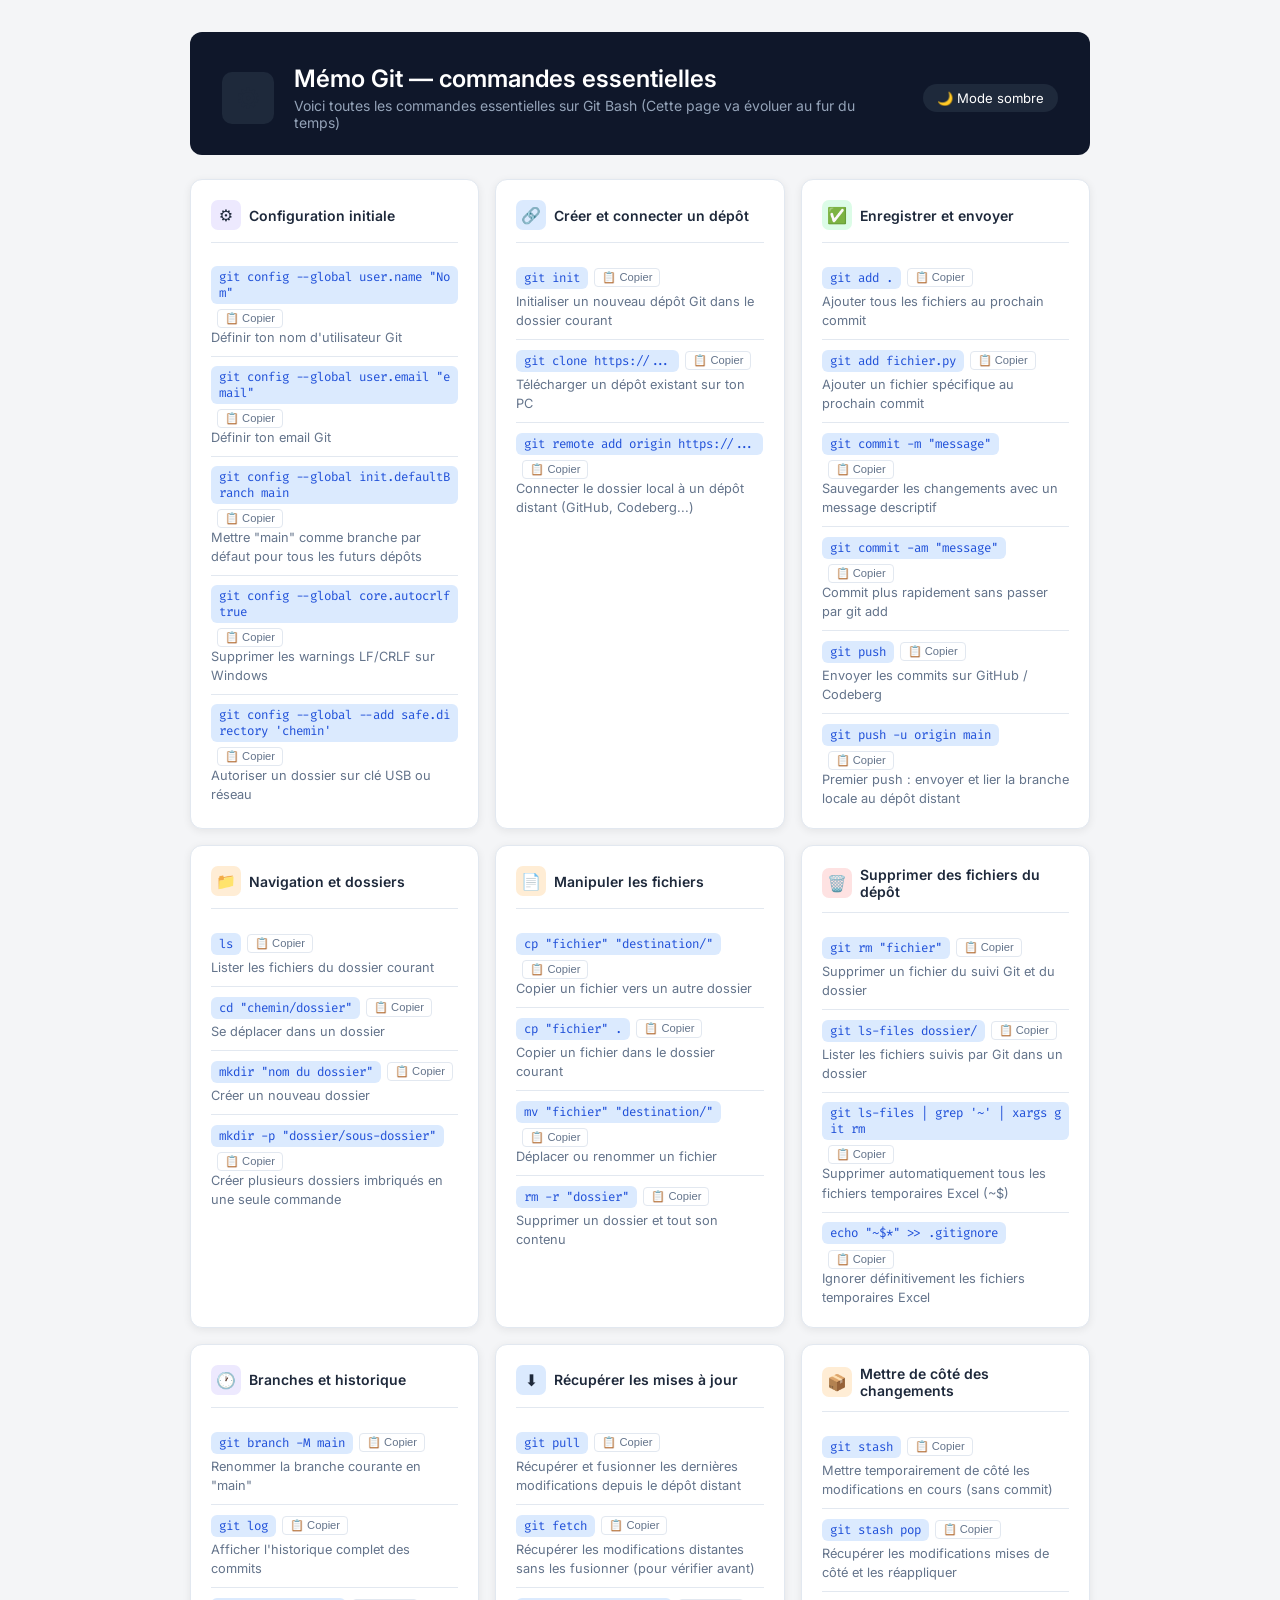
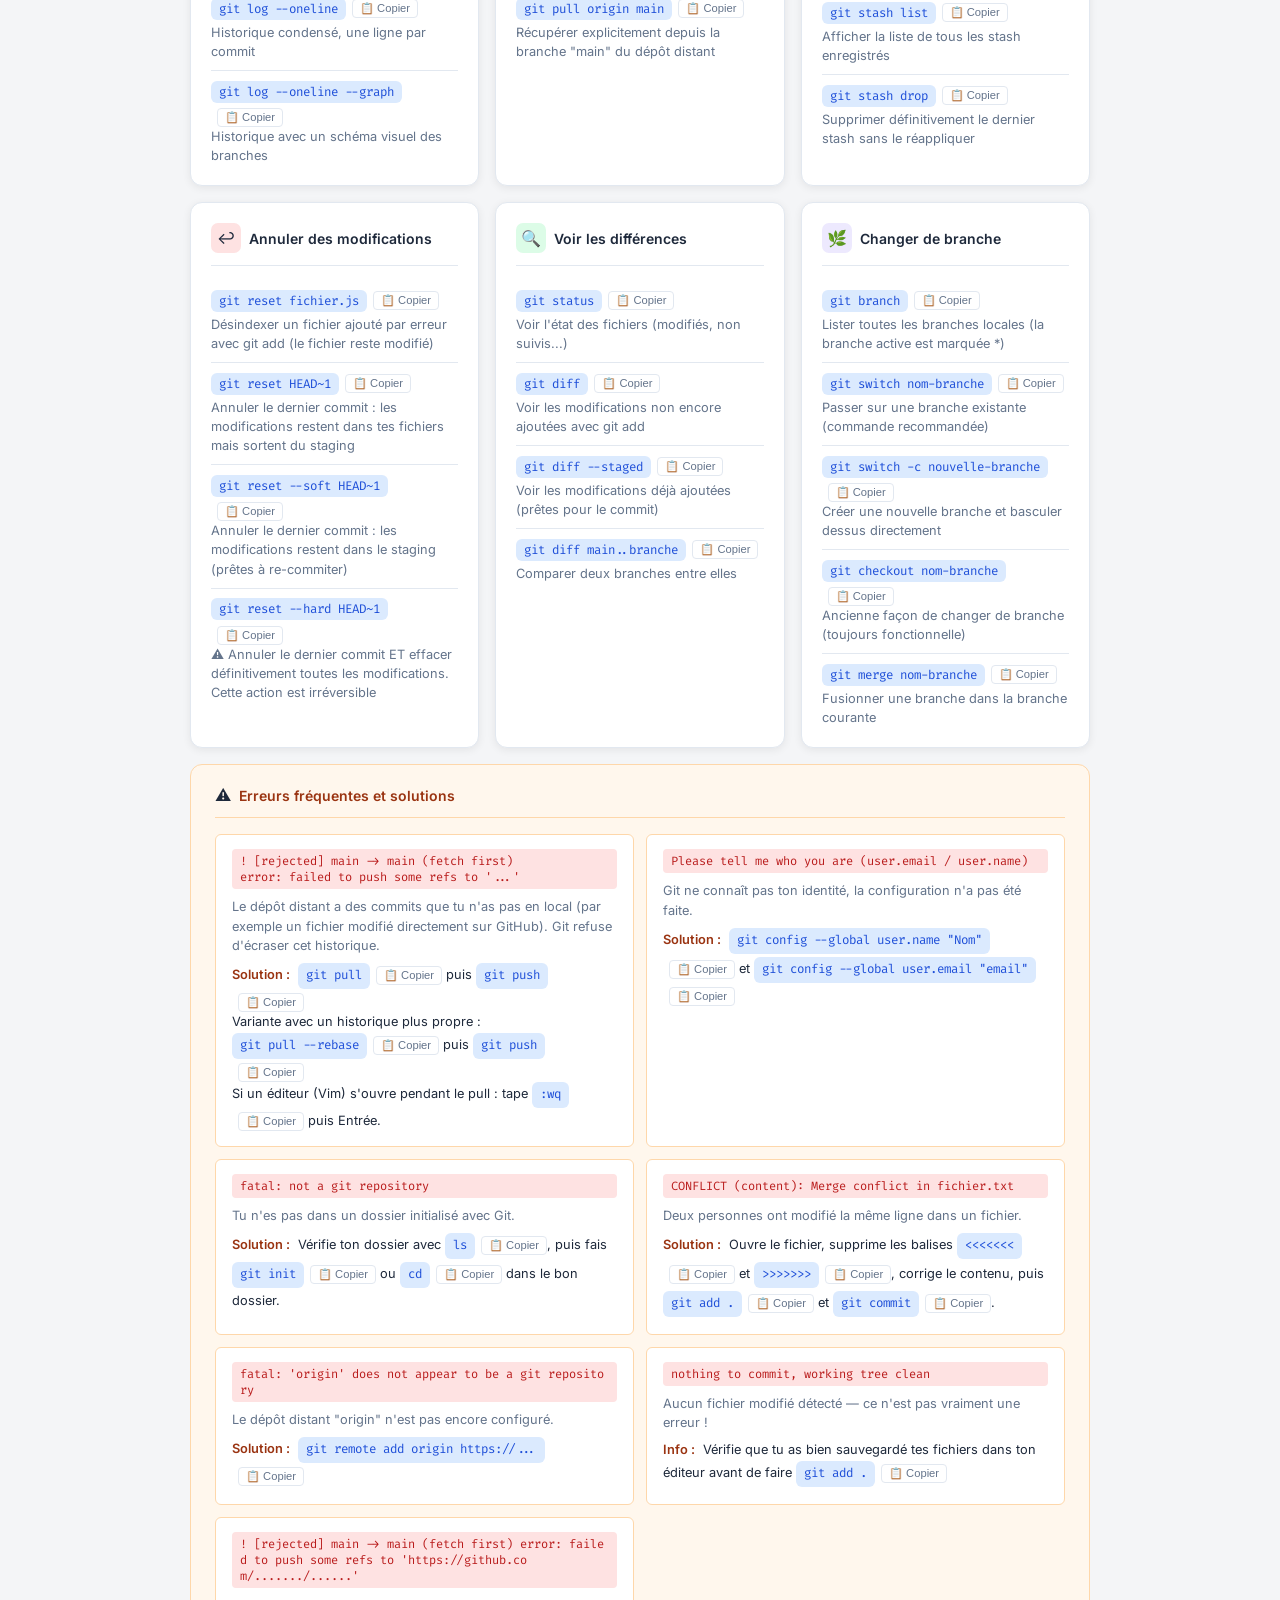
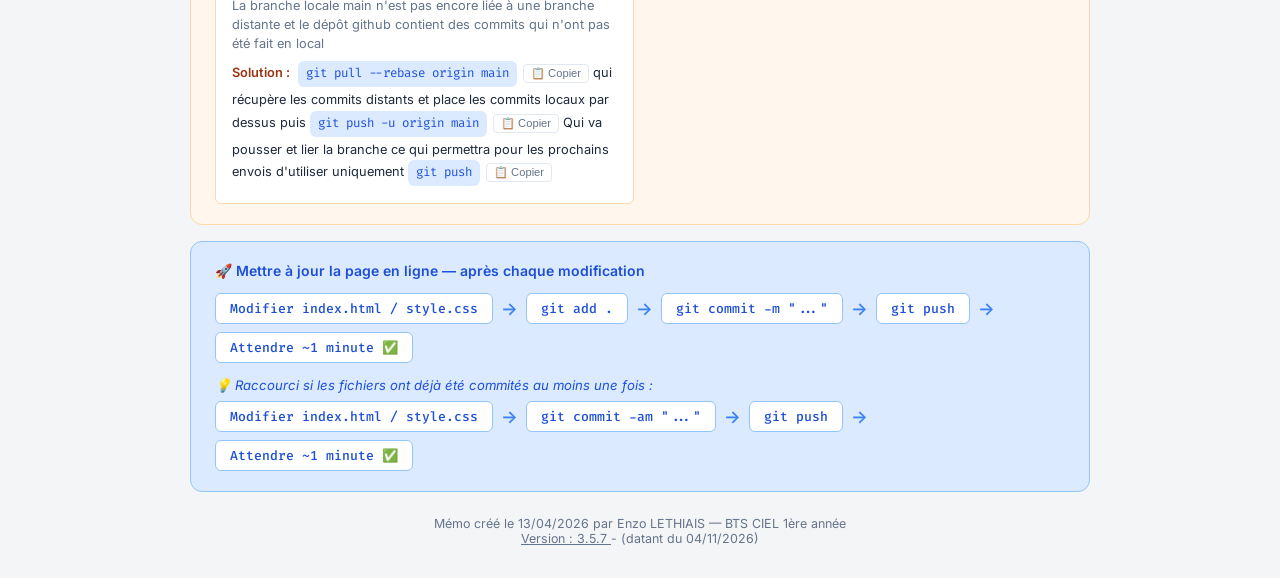
==== commit ab7e18c1: "Add files via upload" ====
--- a/index.html
+++ b/index.html
@@ -1,25 +1,523 @@
 <!DOCTYPE html>
 <html lang="fr">
 <head>
-<meta charset="utf-8">
-<!-- Adapte la page à la largeur du téléphone -->
-<meta name="viewport" content="width=device-width, initial-scale=1">
-<title>Quiz Pokémon</title>
-<!-- Toute la mise en forme (couleurs, grille, boutons) est dans style.css -->
-<link rel="stylesheet" href="style.css">
+  <meta charset="UTF-8" />
+  <meta name="viewport" content="width=device-width, initial-scale=1.0" />
+  <title>Mémo Git — Commandes essentielles</title>
+  <link rel="stylesheet" href="style.css" />
+  <link href="https://fonts.googleapis.com/css2?family=Inter:wght@400;600&family=Fira+Code&display=swap" rel="stylesheet">
 </head>
 <body>
-<!-- Conteneur unique : script.js y affiche tous les écrans (accueil, questions, résultats…) -->
-<div id="app"></div>
-<!-- 1) Les données de l'épreuve « Archives du Pokédex » (crée la variable ARCH). Doit être chargé AVANT script.js -->
-<script src="donnees-pokedex.js"></script>
-<!-- Les Pokémon de l'épreuve « Écho Sauvage » (crée la variable ECHO) -->
-<script src="donnees-echo.js"></script>
-<!-- Les équipes des dresseurs de l'épreuve « Défis du Dresseur » (crée la variable DRESSEURS) -->
-<script src="donnees-dresseurs.js"></script>
-<!-- Les lignées d'évolution (une lignée = une seule réponse dans « Défis du Dresseur ») : crée la variable LIGNEES -->
-<script src="donnees-lignees.js"></script>
-<!-- 2) Le jeu lui-même : règles, épreuves, écrans, comptes -->
+
+<div class="container">
+
+  <!-- ======================================================
+      HEADER
+  ======================================================= -->
+  <header class="header">
+    <div class="header-icon">⚙️</div>
+    <div class="header-text">
+      <h1>Mémo Git — commandes essentielles</h1>
+      <p> Voici toutes les commandes essentielles sur Git Bash (Cette page va évoluer au fur du temps)</p>
+    </div>
+    <button class="dark-toggle" id="darkToggle" onclick="toggleDark()">🌙 Mode sombre</button>
+  </header>
+
+
+  <!-- ======================================================
+       GRILLE DE CARTES
+  ======================================================= -->
+  <div class="grid">
+
+
+    <!-- CARTE 1 : Configuration -->
+    <div class="card">
+      <div class="card-header">
+        <div class="card-icon purple">⚙️</div>
+        <h2>Configuration initiale</h2>
+      </div>
+
+      <div class="cmd-row">
+        <span class="cmd">git config --global user.name "Nom"</span>
+        <div class="desc">Définir ton nom d'utilisateur Git</div>
+      </div>
+
+      <div class="cmd-row">
+        <span class="cmd">git config --global user.email "email"</span>
+        <div class="desc">Définir ton email Git</div>
+      </div>
+
+      <div class="cmd-row">
+        <span class="cmd">git config --global init.defaultBranch main</span>
+        <div class="desc">Mettre "main" comme branche par défaut pour tous les futurs dépôts</div>
+      </div>
+
+      <div class="cmd-row">
+        <span class="cmd">git config --global core.autocrlf true</span>
+        <div class="desc">Supprimer les warnings LF/CRLF sur Windows</div>
+      </div>
+
+      <div class="cmd-row">
+        <span class="cmd">git config --global --add safe.directory 'chemin'</span>
+        <div class="desc">Autoriser un dossier sur clé USB ou réseau</div>
+      </div>
+    </div>
+
+
+    <!-- CARTE 2 : Créer et connecter -->
+    <div class="card">
+      <div class="card-header">
+        <div class="card-icon blue">🔗</div>
+        <h2>Créer et connecter un dépôt</h2>
+      </div>
+
+      <div class="cmd-row">
+        <span class="cmd">git init</span>
+        <div class="desc">Initialiser un nouveau dépôt Git dans le dossier courant</div>
+      </div>
+
+      <div class="cmd-row">
+        <span class="cmd">git clone https://...</span>
+        <div class="desc">Télécharger un dépôt existant sur ton PC</div>
+      </div>
+
+      <div class="cmd-row">
+        <span class="cmd">git remote add origin https://...</span>
+        <div class="desc">Connecter le dossier local à un dépôt distant (GitHub, Codeberg...)</div>
+      </div>
+    </div>
+
+
+    <!-- CARTE 3 : Enregistrer et envoyer -->
+    <div class="card">
+      <div class="card-header">
+        <div class="card-icon green">✅</div>
+        <h2>Enregistrer et envoyer</h2>
+      </div>
+
+      <div class="cmd-row">
+        <span class="cmd">git add .</span>
+        <div class="desc">Ajouter tous les fichiers au prochain commit</div>
+      </div>
+
+      <div class="cmd-row">
+        <span class="cmd">git add fichier.py</span>
+        <div class="desc">Ajouter un fichier spécifique au prochain commit</div>
+      </div>
+
+      <div class="cmd-row">
+        <span class="cmd">git commit -m "message"</span>
+        <div class="desc">Sauvegarder les changements avec un message descriptif</div>
+      </div>
+
+    <div class="cmd-row">
+      <span class="cmd"> git commit -am "message"</span>
+      <div class="desc"> Commit plus rapidement sans passer par git add</div>
+    </div>
+
+      <div class="cmd-row">
+        <span class="cmd">git push</span>
+        <div class="desc">Envoyer les commits sur GitHub / Codeberg</div>
+      </div>
+
+      <div class="cmd-row">
+        <span class="cmd">git push -u origin main</span>
+        <div class="desc">Premier push : envoyer et lier la branche locale au dépôt distant</div>
+      </div>
+    </div>
+
+
+    <!-- CARTE 4 : Navigation et dossiers -->
+    <div class="card">
+  <div class="card-header">
+    <div class="card-icon orange">📁</div>
+    <h2>Navigation et dossiers</h2>
+  </div>
+
+  <div class="cmd-row">
+    <span class="cmd">ls</span>
+    <div class="desc">Lister les fichiers du dossier courant</div>
+  </div>
+
+  <div class="cmd-row">
+    <span class="cmd">cd "chemin/dossier"</span>
+    <div class="desc">Se déplacer dans un dossier</div>
+  </div>
+
+  <div class="cmd-row">
+    <span class="cmd">mkdir "nom du dossier"</span>
+    <div class="desc">Créer un nouveau dossier</div>
+  </div>
+
+  <div class="cmd-row">
+    <span class="cmd">mkdir -p "dossier/sous-dossier"</span>
+    <div class="desc">Créer plusieurs dossiers imbriqués en une seule commande</div>
+  </div>
+</div>
+
+
+    <!-- CARTE 5 : Manipuler les dossier -->    
+    <div class="card">
+  <div class="card-header">
+    <div class="card-icon orange">📄</div>
+    <h2>Manipuler les fichiers</h2>
+  </div>
+
+  <div class="cmd-row">
+    <span class="cmd">cp "fichier" "destination/"</span>
+    <div class="desc">Copier un fichier vers un autre dossier</div>
+  </div>
+
+  <div class="cmd-row">
+    <span class="cmd">cp "fichier" .</span>
+    <div class="desc">Copier un fichier dans le dossier courant</div>
+  </div>
+
+  <div class="cmd-row">
+    <span class="cmd">mv "fichier" "destination/"</span>
+    <div class="desc">Déplacer ou renommer un fichier</div>
+  </div>
+
+  <div class="cmd-row">
+    <span class="cmd">rm -r "dossier"</span>
+    <div class="desc">Supprimer un dossier et tout son contenu</div>
+  </div>
+</div>
+
+
+    <!-- CARTE 6 : Supprimer des fichiers -->
+    <div class="card">
+      <div class="card-header">
+        <div class="card-icon red">🗑️</div>
+        <h2>Supprimer des fichiers du dépôt</h2>
+      </div>
+
+      <div class="cmd-row">
+        <span class="cmd">git rm "fichier"</span>
+        <div class="desc">Supprimer un fichier du suivi Git et du dossier</div>
+      </div>
+
+      <div class="cmd-row">
+        <span class="cmd">git ls-files dossier/</span>
+        <div class="desc">Lister les fichiers suivis par Git dans un dossier</div>
+      </div>
+
+      <div class="cmd-row">
+        <span class="cmd">git ls-files | grep '~' | xargs git rm</span>
+        <div class="desc">Supprimer automatiquement tous les fichiers temporaires Excel (~$)</div>
+      </div>
+
+      <div class="cmd-row">
+        <span class="cmd">echo "~$*" >> .gitignore</span>
+        <div class="desc">Ignorer définitivement les fichiers temporaires Excel</div>
+      </div>
+    </div>
+
+
+    <!-- CARTE 7 : Branches et historique -->
+    <div class="card">
+      <div class="card-header">
+        <div class="card-icon purple">🕐</div>
+        <h2>Branches et historique</h2>
+      </div>
+
+      <div class="cmd-row">
+        <span class="cmd">git branch -M main</span>
+        <div class="desc">Renommer la branche courante en "main"</div>
+      </div>
+
+      <div class="cmd-row">
+        <span class="cmd">git log</span>
+        <div class="desc">Afficher l'historique complet des commits</div>
+      </div>
+
+      <div class="cmd-row">
+        <span class="cmd">git log --oneline</span>
+        <div class="desc">Historique condensé, une ligne par commit</div>
+      </div>
+
+      <div class="cmd-row">
+        <span class="cmd">git log --oneline --graph</span>
+        <div class="desc">Historique avec un schéma visuel des branches</div>
+      </div>
+    </div>
+
+
+    <!-- CARTE 8 : Récupérer les mises à jour -->
+    <div class="card">
+      <div class="card-header">
+        <div class="card-icon blue">⬇️</div>
+        <h2>Récupérer les mises à jour</h2>
+      </div>
+
+      <div class="cmd-row">
+        <span class="cmd">git pull</span>
+        <div class="desc">Récupérer et fusionner les dernières modifications depuis le dépôt distant</div>
+      </div>
+
+      <div class="cmd-row">
+        <span class="cmd">git fetch</span>
+        <div class="desc">Récupérer les modifications distantes sans les fusionner (pour vérifier avant)</div>
+      </div>
+
+      <div class="cmd-row">
+        <span class="cmd">git pull origin main</span>
+        <div class="desc">Récupérer explicitement depuis la branche "main" du dépôt distant</div>
+      </div>
+    </div>
+
+
+    <!-- CARTE 10 : Mettre de côté des changements -->
+    <div class="card">
+      <div class="card-header">
+        <div class="card-icon orange">📦</div>
+        <h2>Mettre de côté des changements</h2>
+      </div>
+
+      <div class="cmd-row">
+        <span class="cmd">git stash</span>
+        <div class="desc">Mettre temporairement de côté les modifications en cours (sans commit)</div>
+      </div>
+
+      <div class="cmd-row">
+        <span class="cmd">git stash pop</span>
+        <div class="desc">Récupérer les modifications mises de côté et les réappliquer</div>
+      </div>
+
+      <div class="cmd-row">
+        <span class="cmd">git stash list</span>
+        <div class="desc">Afficher la liste de tous les stash enregistrés</div>
+      </div>
+
+      <div class="cmd-row">
+        <span class="cmd">git stash drop</span>
+        <div class="desc">Supprimer définitivement le dernier stash sans le réappliquer</div>
+      </div>
+    </div>
+
+
+    <!-- Carte 11 : Annuler les modification -->
+<div class="card">
+  <div class="card-header">
+    <div class="card-icon red">↩️</div>
+    <h2>Annuler des modifications</h2>
+  </div>
+
+  <div class="cmd-row">
+    <span class="cmd">git reset fichier.js</span>
+    <div class="desc">Désindexer un fichier ajouté par erreur avec git add (le fichier reste modifié)</div>
+  </div>
+
+  <div class="cmd-row">
+    <span class="cmd">git reset HEAD~1</span>
+    <div class="desc">Annuler le dernier commit : les modifications restent dans tes fichiers mais sortent du staging</div>
+  </div>
+
+  <div class="cmd-row">
+    <span class="cmd">git reset --soft HEAD~1</span>
+    <div class="desc">Annuler le dernier commit : les modifications restent dans le staging (prêtes à re-commiter)</div>
+  </div>
+
+  <div class="cmd-row">
+   <span class="cmd">git reset --hard HEAD~1</span>
+    <div class="desc">⚠️ Annuler le dernier commit ET effacer définitivement toutes les modifications. Cette action est irréversible</div>
+  </div>
+</div>
+
+
+    <!-- CARTE 12 : Voir les différences -->
+    <div class="card">
+      <div class="card-header">
+        <div class="card-icon green">🔍</div>
+        <h2>Voir les différences</h2>
+      </div>
+
+      <div class="cmd-row">
+        <span class="cmd">git status</span>
+        <div class="desc">Voir l'état des fichiers (modifiés, non suivis...)</div>
+      </div>
+
+      <div class="cmd-row">
+        <span class="cmd">git diff</span>
+        <div class="desc">Voir les modifications non encore ajoutées avec git add</div>
+      </div>
+
+      <div class="cmd-row">
+        <span class="cmd">git diff --staged</span>
+        <div class="desc">Voir les modifications déjà ajoutées (prêtes pour le commit)</div>
+      </div>
+
+      <div class="cmd-row">
+        <span class="cmd">git diff main..branche</span>
+        <div class="desc">Comparer deux branches entre elles</div>
+      </div>
+    </div>
+
+
+    <!-- CARTE 13 : Changer de branche -->
+    <div class="card">
+      <div class="card-header">
+        <div class="card-icon purple">🌿</div>
+        <h2>Changer de branche</h2>
+      </div>
+
+      <div class="cmd-row">
+        <span class="cmd">git branch</span>
+        <div class="desc">Lister toutes les branches locales (la branche active est marquée *)</div>
+      </div>
+
+      <div class="cmd-row">
+        <span class="cmd">git switch nom-branche</span>
+        <div class="desc">Passer sur une branche existante (commande recommandée)</div>
+      </div>
+
+      <div class="cmd-row">
+        <span class="cmd">git switch -c nouvelle-branche</span>
+        <div class="desc">Créer une nouvelle branche et basculer dessus directement</div>
+      </div>
+
+      <div class="cmd-row">
+        <span class="cmd">git checkout nom-branche</span>
+        <div class="desc">Ancienne façon de changer de branche (toujours fonctionnelle)</div>
+      </div>
+
+      <div class="cmd-row">
+        <span class="cmd">git merge nom-branche</span>
+        <div class="desc">Fusionner une branche dans la branche courante</div>
+      </div>
+    </div>
+  </div><!-- fin .grid -->
+
+
+  <!-- ======================================================
+       ERREURS FRÉQUENTES
+  ======================================================= -->
+  <div class="errors-section">
+    <div class="errors-header">
+      <span>⚠️</span>
+      <h3>Erreurs fréquentes et solutions</h3>
+    </div>
+
+    <div class="errors-grid">
+
+      <div class="error-card">
+        <div class="error-msg">! [rejected] main -> main (fetch first)<br>error: failed to push some refs to '...'</div>
+        <div class="error-cause">Le dépôt distant a des commits que tu n'as pas en local (par exemple un fichier modifié directement sur GitHub). Git refuse d'écraser cet historique.</div>
+        <div class="error-fix">
+          <span class="fix-label">Solution :</span>
+          <span class="cmd">git pull</span> puis <span class="cmd">git push</span><br>
+          Variante avec un historique plus propre : <span class="cmd">git pull --rebase</span> puis <span class="cmd">git push</span><br>
+          Si un éditeur (Vim) s'ouvre pendant le pull : tape <span class="cmd">:wq</span> puis Entrée.
+        </div>
+      </div>
+
+      <div class="error-card">
+        <div class="error-msg">Please tell me who you are (user.email / user.name)</div>
+        <div class="error-cause">Git ne connaît pas ton identité, la configuration n'a pas été faite.</div>
+        <div class="error-fix">
+          <span class="fix-label">Solution :</span>
+          <span class="cmd">git config --global user.name "Nom"</span> et <span class="cmd">git config --global user.email "email"</span>
+        </div>
+      </div>
+
+      <div class="error-card">
+        <div class="error-msg">fatal: not a git repository</div>
+        <div class="error-cause">Tu n'es pas dans un dossier initialisé avec Git.</div>
+        <div class="error-fix">
+          <span class="fix-label">Solution :</span>
+          Vérifie ton dossier avec <span class="cmd">ls</span>, puis fais <span class="cmd">git init</span> ou <span class="cmd">cd</span> dans le bon dossier.
+        </div>
+      </div>
+
+      <div class="error-card">
+        <div class="error-msg">CONFLICT (content): Merge conflict in fichier.txt</div>
+        <div class="error-cause">Deux personnes ont modifié la même ligne dans un fichier.</div>
+        <div class="error-fix">
+          <span class="fix-label">Solution :</span>
+          Ouvre le fichier, supprime les balises <span class="cmd">&lt;&lt;&lt;&lt;&lt;&lt;&lt;</span> et <span class="cmd">&gt;&gt;&gt;&gt;&gt;&gt;&gt;</span>, corrige le contenu, puis <span class="cmd">git add .</span> et <span class="cmd">git commit</span>.
+        </div>
+      </div>
+
+      <div class="error-card">
+        <div class="error-msg">fatal: 'origin' does not appear to be a git repository</div>
+        <div class="error-cause">Le dépôt distant "origin" n'est pas encore configuré.</div>
+        <div class="error-fix">
+          <span class="fix-label">Solution :</span>
+          <span class="cmd">git remote add origin https://...</span>
+        </div>
+      </div>
+
+      <div class="error-card">
+        <div class="error-msg">nothing to commit, working tree clean</div>
+        <div class="error-cause">Aucun fichier modifié détecté — ce n'est pas vraiment une erreur !</div>
+        <div class="error-fix">
+          <span class="fix-label">Info :</span>
+          Vérifie que tu as bien sauvegardé tes fichiers dans ton éditeur avant de faire <span class="cmd">git add .</span>
+        </div>
+      </div>
+
+
+      <div class="error-card">
+        <div class="error-msg">! [rejected]        main -> main (fetch first)
+          error: failed to push some refs to 'https://github.com/......./......'
+          </div>
+        <div class="error-cause">La branche locale main n'est pas encore liée à une branche distante et le dépôt github
+          contient des commits qui n'ont pas été fait en local
+        </div>
+        <div class="error-fix">
+          <span class="fix-label">Solution :</span>
+          <span class="cmd"> git pull --rebase origin main </span> qui récupère les commits distants et place les commits locaux par dessus puis   <span class="cmd"> git push -u origin main </span> Qui va pousser et lier la branche ce qui permettra pour les prochains envois d'utiliser uniquement   <span class="cmd"> git push </span>
+        </div>
+      </div>
+
+    </div>
+  </div>
+
+
+  <!-- ======================================================
+       WORKFLOW MISE EN LIGNE
+  ======================================================= -->
+  <div class="workflow workflow-deploy">
+    <h3>🚀 Mettre à jour la page en ligne — après chaque modification</h3>
+    <div class="workflow-steps">
+      <span class="step">Modifier index.html / style.css</span>
+      <span class="arrow">→</span>
+      <span class="step">git add .</span>
+      <span class="arrow">→</span>
+      <span class="step">git commit -m "..."</span>
+      <span class="arrow">→</span>
+      <span class="step">git push</span>
+      <span class="arrow">→</span>
+      <span class="step">Attendre ~1 minute ✅</span>
+    </div>
+    <div class="workflow-tip">
+      💡 Raccourci si les fichiers ont déjà été commités au moins une fois :
+    </div>
+    <div class="workflow-steps" style="margin-top: 0.5rem;">
+      <span class="step">Modifier index.html / style.css</span>
+      <span class="arrow">→</span>
+      <span class="step">git commit -am "..."</span>
+      <span class="arrow">→</span>
+      <span class="step">git push</span>
+      <span class="arrow">→</span>
+      <span class="step">Attendre ~1 minute ✅</span>
+    </div>
+  </div>
+
+
+  <!-- ======================================================
+       FOOTER 
+  ======================================================= -->
+  <div class="footer">
+    Mémo créé le 13/04/2026 par Enzo LETHIAIS — BTS CIEL 1ère année<br>
+    <u> Version : 3.5.7 </u> <span> - (datant du 04/11/2026)</span>
+  </div>
+
+</div>
+
+<script data-goatcounter="https://aidegitbash.goatcounter.com/count"
+        async src="//gc.zgo.at/count.js"></script>
+
 <script src="script.js"></script>
 </body>
 </html>
--- a/style.css
+++ b/style.css
@@ -1,44 +1,407 @@
-:root{--bg:#0b0a12;--pan:#14121f;--line:#2a2640;--txt:#f3f0ff;--mut:#9a94b8;--vio:#7b4fd0;--vio2:#b57cf0;--gold:#ffc83d;--ok:#35d07f;--ko:#ff5470;color-scheme:dark}
-*{box-sizing:border-box;margin:0}
-body{background:radial-gradient(circle at 50% -10%,#241a40,var(--bg) 60%);color:var(--txt);font:600 16px/1.4 "Trebuchet MS",Verdana,sans-serif;min-height:100vh;padding:16px}
-#app{max-width:980px;margin:0 auto}
-.top{display:flex;align-items:center;gap:16px;padding:14px 18px;border-radius:16px;background:linear-gradient(100deg,#4b3a86,#8b5fc9 70%,#c08a6a);flex-wrap:wrap}
-.top small{font-size:11px;opacity:.8;display:block}
-.top h1{font:900 28px/1 Impact,"Arial Black",sans-serif;letter-spacing:.5px}
-.mid{margin-left:auto;background:#0006;border-radius:12px;padding:6px 12px;font-size:11px}
-.dots{display:flex;gap:6px;margin-top:4px}.dots i{width:14px;height:14px;border-radius:50%;background:#444}.dots i.on{background:var(--ok)}
-.score{background:linear-gradient(#ffd96a,#f2a81d);color:#2a1a00;border-radius:12px;padding:6px 20px;text-align:center;font-size:11px}
-.score b{display:block;font:900 32px/1 Impact,sans-serif}
-.panel{background:var(--pan);border:1px solid var(--line);border-radius:16px;padding:14px;margin-top:14px}
-.grid{display:grid;grid-template-columns:repeat(5,1fr);gap:10px}
-.tile{position:relative;aspect-ratio:1/1.05;border-radius:12px;border:1px solid var(--line);color:#fff;cursor:pointer;display:flex;flex-direction:column;align-items:center;justify-content:center;gap:6px;padding:8px;text-align:center;font:900 15px/1.1 Impact,sans-serif;background:linear-gradient(160deg,var(--c),#120f1e 90%)}
-.tile span{font-size:34px}.tile:hover:not(:disabled){outline:2px solid var(--gold)}
-.tile:disabled{opacity:.35;cursor:default;filter:grayscale(1)}
-.tile em{position:absolute;top:-6px;right:-6px;background:#fff;color:#111;border-radius:50%;width:28px;height:28px;display:grid;place-items:center;font:800 13px sans-serif}
-.bonus{display:flex;justify-content:center;gap:28px}
-.bn{background:none;border:0;color:var(--txt);text-align:center;font:700 11px sans-serif;cursor:pointer}
-.bn span{display:block;font-size:30px}.bn:disabled{opacity:.3;cursor:default}
-.btn{background:linear-gradient(#9a6af0,#6a3fc0);color:#fff;border:0;border-radius:12px;padding:12px 22px;font:800 15px sans-serif;cursor:pointer}
-.btn.alt{background:#2a2640}.btn:hover{filter:brightness(1.15)}
-.modes{display:grid;grid-template-columns:repeat(3,1fr);gap:12px}
-.mode{text-align:left;background:var(--pan);border:1px solid var(--line);border-radius:16px;padding:20px;color:var(--txt);cursor:pointer;font:600 14px/1.4 sans-serif}
-.mode:hover{border-color:var(--gold)}.mode h2{font:900 24px Impact,sans-serif;margin:6px 0}
-.q{font-size:22px;text-align:center;margin:20px 0}
-.opts{display:grid;grid-template-columns:1fr 1fr;gap:10px}
-.opt{background:#1d1a2e;border:2px solid var(--line);border-radius:12px;padding:16px;color:var(--txt);font:700 16px sans-serif;cursor:pointer}
-.opt:hover:not(:disabled){border-color:var(--vio2)}.opt.good{border-color:var(--ok);background:#12392a}.opt.bad{border-color:var(--ko);background:#40131e}.opt.off{opacity:.15}
-.bar{height:8px;background:#2a2640;border-radius:4px;overflow:hidden}.bar div{height:100%;background:var(--gold);transition:width .25s linear}
-table{width:100%;border-collapse:collapse}td,th{padding:8px;text-align:left;border-bottom:1px solid var(--line)}
-input{background:#1d1a2e;border:2px solid var(--line);border-radius:10px;color:#fff;padding:10px;font:600 15px sans-serif;width:100%;margin:6px 0}
-.c{text-align:center}.mut{color:var(--mut);font-size:13px}.row{display:flex;gap:10px;justify-content:center;margin-top:16px;flex-wrap:wrap}
-@media(max-width:700px){.grid{grid-template-columns:repeat(3,1fr)}.modes{grid-template-columns:1fr}.opts{grid-template-columns:1fr}}
-.nav{display:flex;align-items:center;gap:10px;margin-left:auto}.nav span{font-size:14px}.nav .btn{padding:8px 14px;font-size:13px}
-.hero{text-align:center;padding:44px 12px 30px}.hero h2{font:900 clamp(42px,9vw,78px)/1 Impact,"Arial Black",sans-serif;text-shadow:0 4px 0 #4b3a86,0 0 40px #8b5fc9}
-.hero p{max-width:540px;margin:14px auto 0;color:var(--mut);font-size:17px}
-.stats{display:flex;justify-content:center;gap:34px;margin-top:22px}.stats b{display:block;font:900 34px Impact,sans-serif;color:var(--gold)}.stats small{color:var(--mut)}
-.sec{font:900 22px Impact,sans-serif;margin:30px 0 10px}
-.tabs{display:flex;gap:8px;margin-bottom:10px}.tabs .btn{flex:1}.err{color:var(--ko);min-height:20px;font-size:14px}
-.mini{pointer-events:none}.mini span{font-size:26px}.mini{font-size:12px}
-
-.bonus{flex-wrap:wrap;gap:18px}.bn.info:disabled{opacity:.95;cursor:default}.bn.info{max-width:200px}
-.bn.used,.bn.used:disabled{opacity:.3;filter:grayscale(1)}
+/* ============================================================
+   MÉMO GIT — style.css
+   ============================================================ */
+
+/* ---- VARIABLES GLOBALES ---------------------------------- */
+:root {
+  --bg-page:        #f4f5f7;                      /* couleur de fond de la page */
+  --bg-card:        #ffffff;                      /* fond des cartes */
+  --bg-header:      #0f172a;                      /* fond du header en haut */
+  --accent:         #3b82f6;                      /* couleur principale (bleu) */
+  --accent-light:   #dbeafe;                      /* fond clair pour les badges de commande */
+  --accent-text:    #1d4ed8;                      /* texte des commandes */
+  --green:          #16a34a;                      /* couleur section "workflow" */
+  --green-light:    #dcfce7;
+  --green-text:     #14532d;
+  --border:         #e2e8f0;                      /* couleur des bordures */
+  --text-main:      #1e293b;                      /* texte principal */
+  --text-muted:     #64748b;                      /* texte secondaire */
+  --font-main: 'Inter', system-ui, sans-serif;      /* police principale */
+  --font-code: 'Fira Code', 'Consolas', monospace;  /* police des commandes */
+  --radius-card:    12px;
+  --radius-cmd:     6px;
+  --shadow-card:    0 2px 8px rgba(0,0,0,0.07);
+}
+
+/* ---- MODE SOMBRE ----------------------------------------- */
+body.dark {
+  --bg-page:      #0f172a;
+  --bg-card:      #1e293b;
+  --bg-header:    #020617;
+  --accent-light: #1e3a5f;
+  --accent-text:  #93c5fd;
+  --green-light:  #052e16;
+  --green-text:   #86efac;
+  --border:       #334155;
+  --text-main:    #e2e8f0;
+  --text-muted:   #94a3b8;
+  --shadow-card:  0 2px 8px rgba(0,0,0,0.3);
+}
+
+body.dark .errors-section {
+  background: #1c1208;
+  border-color: #78350f;
+}
+body.dark .errors-header { border-color: #78350f; }
+body.dark .errors-header h3 { color: #fdba74; }
+body.dark .error-card { background: #1e293b; border-color: #78350f; }
+body.dark .error-msg { background: #3b0f0f; color: #fca5a5; }
+body.dark .fix-label { color: #fdba74; }
+body.dark .workflow { border-color: #166534; }
+body.dark .step { background: #1e293b; }
+body.dark .workflow-deploy { background: #0c1a2e; border-color: #1e40af; }
+body.dark .workflow-deploy h3 { color: #93c5fd; }
+body.dark .workflow-deploy .step { background: #1e293b; color: #93c5fd; border-color: #1e40af; }
+body.dark .workflow-deploy .arrow { color: #3b82f6; }
+
+/* ---- BOUTON TOGGLE DARK MODE ----------------------------- */
+.dark-toggle {
+  background: #1e293b;
+  border: none;
+  border-radius: 20px;
+  padding: 6px 14px;
+  color: #ffffff;
+  font-size: 0.82rem;
+  font-family: var(--font-main);
+  cursor: pointer;
+  display: flex;
+  align-items: center;
+  gap: 6px;
+  margin-left: auto;
+  flex-shrink: 0;
+  transition: background 0.2s;
+}
+.dark-toggle:hover { background: #334155; }
+
+
+@media (max-width: 600px) {
+  .header {
+    flex-direction: column;
+    align-items: flex-start;
+  }
+
+  .dark-toggle {
+    margin-left: 0;
+    width: 100%;
+    justify-content: center;
+    margin-top: 0.75rem;
+  }
+}
+
+/* ---- RESET DE BASE --------------------------------------- */
+*, *::before, *::after {
+  box-sizing: border-box;
+  margin: 0;
+  padding: 0;
+}
+
+/* ---- PAGE GLOBALE ---------------------------------------- */
+body {
+  font-family: var(--font-main);
+  background: var(--bg-page);
+  color: var(--text-main);
+  min-height: 100vh;
+  padding: 2rem 1rem;
+}
+
+/* ---- CONTENEUR CENTRÉ ------------------------------------ */
+.container {
+  max-width: 900px;
+  margin: 0 auto;
+}
+
+/* ---- HEADER ---------------------------------------------- */
+.header {
+  background: var(--bg-header);
+  border-radius: var(--radius-card);
+  padding: 2rem 2rem 1.5rem;
+  margin-bottom: 1.5rem;
+  display: flex;
+  align-items: center;
+  gap: 1.25rem;
+}
+
+/* Icône Git dans le header */
+.header-icon {
+  width: 52px;
+  height: 52px;
+  border-radius: 10px;
+  background: #1e293b;
+  display: flex;
+  align-items: center;
+  justify-content: center;
+  flex-shrink: 0;
+  font-size: 28px;
+}
+
+.header-text h1 {
+  font-size: 1.5rem;
+  font-weight: 600;
+  color: #ffffff;
+  margin-bottom: 4px;
+}
+
+.header-text p {
+  font-size: 0.875rem;
+  color: #94a3b8;
+}
+
+/* ---- GRILLE DE CARTES ------------------------------------ */
+.grid {
+  display: grid;
+  grid-template-columns: repeat(auto-fit, minmax(260px, 1fr));
+  gap: 1rem;
+  margin-bottom: 1rem;
+}
+
+/* ---- CARTE ----------------------------------------------- */
+.card {
+  background: var(--bg-card);
+  border: 1px solid var(--border);
+  border-radius: var(--radius-card);
+  padding: 1.25rem;
+  box-shadow: var(--shadow-card);
+}
+
+/* En-tête d'une carte */
+.card-header {
+  display: flex;
+  align-items: center;
+  gap: 8px;
+  margin-bottom: 0.875rem;
+  padding-bottom: 0.75rem;
+  border-bottom: 1px solid var(--border);
+}
+
+/* Icône colorée dans l'en-tête de carte */
+.card-icon {
+  width: 30px;
+  height: 30px;
+  border-radius: 7px;
+  display: flex;
+  align-items: center;
+  justify-content: center;
+  font-size: 16px;
+  flex-shrink: 0;
+}
+
+/* Couleurs des icônes par catégorie — modifier ici pour changer */
+.card-icon.blue   { background: #dbeafe; }
+.card-icon.purple { background: #ede9fe; }
+.card-icon.green  { background: #dcfce7; }
+.card-icon.orange { background: #ffedd5; }
+.card-icon.red    { background: #fee2e2; }
+
+.card-header h2 {
+  font-size: 0.875rem;
+  font-weight: 600;
+  color: var(--text-main);
+}
+
+/* ---- LIGNE DE COMMANDE ----------------------------------- */
+.cmd-row {
+  padding: 0.55rem 0;
+  border-bottom: 1px solid var(--border);
+}
+
+/* Supprime la bordure sur la dernière ligne */
+.cmd-row:last-child {
+  border-bottom: none;
+  padding-bottom: 0;
+}
+
+/* Badge de la commande */
+.cmd {
+  font-family: var(--font-code);
+  font-size: 0.78rem;
+  color: var(--accent-text);
+  background: var(--accent-light);
+  padding: 3px 8px;
+  border-radius: var(--radius-cmd);
+  display: inline-block;
+  margin-bottom: 3px;
+  word-break: break-all;
+}
+
+/* Description de la commande */
+.desc {
+  font-size: 0.8rem;
+  color: var(--text-muted);
+  line-height: 1.5;
+}
+
+/* ---- BLOC WORKFLOW --------------------------------------- */
+.workflow {
+  background: var(--green-light);
+  border: 1px solid #bbf7d0;
+  border-radius: var(--radius-card);
+  padding: 1.25rem 1.5rem;
+  margin-top: 0.25rem;
+}
+
+.workflow h3 {
+  font-size: 0.875rem;
+  font-weight: 600;
+  color: var(--green-text);
+  margin-bottom: 0.875rem;
+  display: flex;
+  align-items: center;
+  gap: 6px;
+}
+
+.workflow-tip {
+  font-size: 0.82rem;
+  color: var(--green-text);
+  margin-top: 0.875rem;
+  margin-bottom: 0.25rem;
+  font-style: italic;
+}
+
+/* Étapes du workflow en ligne */
+.workflow-steps {
+  display: flex;
+  align-items: center;
+  flex-wrap: wrap;
+  gap: 8px;
+}
+
+.step {
+  font-family: var(--font-code);
+  font-size: 0.82rem;
+  background: #ffffff;
+  color: var(--green);
+  border: 1px solid #86efac;
+  border-radius: 6px;
+  padding: 6px 14px;
+  font-weight: 500;
+}
+
+.arrow {
+  color: var(--green);
+  font-size: 1.1rem;
+  font-weight: 600;
+}
+
+/* ---- SECTION ERREURS FRÉQUENTES ------------------------- */
+.errors-section {
+  background: #fff7ed;
+  border: 1px solid #fed7aa;
+  border-radius: var(--radius-card);
+  padding: 1.25rem 1.5rem;
+  margin-top: 1rem;
+  margin-bottom: 1rem;
+}
+
+.errors-header {
+  display: flex;
+  align-items: center;
+  gap: 8px;
+  margin-bottom: 1rem;
+  padding-bottom: 0.75rem;
+  border-bottom: 1px solid #fed7aa;
+}
+
+.errors-header h3 {
+  font-size: 0.875rem;
+  font-weight: 600;
+  color: #9a3412;
+}
+
+.errors-grid {
+  display: grid;
+  grid-template-columns: repeat(auto-fit, minmax(280px, 1fr));
+  gap: 0.75rem;
+}
+
+/* Carte d'une erreur */
+.error-card {
+  background: #ffffff;
+  border: 1px solid #fed7aa;
+  border-radius: var(--radius-cmd);
+  padding: 0.875rem 1rem;
+}
+
+/* Message d'erreur affiché en rouge */
+.error-msg {
+  font-family: var(--font-code);
+  font-size: 0.75rem;
+  color: #b91c1c;
+  background: #fee2e2;
+  padding: 4px 8px;
+  border-radius: 4px;
+  margin-bottom: 0.5rem;
+  word-break: break-all;
+}
+
+/* Explication de la cause */
+.error-cause {
+  font-size: 0.8rem;
+  color: var(--text-muted);
+  margin-bottom: 0.5rem;
+  line-height: 1.5;
+}
+
+/* Ligne de solution */
+.error-fix {
+  font-size: 0.8rem;
+  color: var(--text-main);
+  line-height: 1.6;
+}
+
+/* Label "Solution :"  */
+.fix-label {
+  font-weight: 600;
+  color: #9a3412;
+  margin-right: 4px;
+}
+
+
+/*---Bouton copier------*/
+
+.cmd-wrap { position: relative; display: inline-block;}
+.copy-btn {
+  margin-left: 6px;
+  padding: 2px 7px;
+  font-size: 0.7rem;
+  border: 1px solid var(--border);
+  border-radius: 4px;
+  background: var(--bg-card);
+  color: var(--text-muted);
+  cursor: pointer;
+  vertical-align: middle;
+}
+.copy-btn:hover { color: var(--accent-text); border-color: var(--accent-text); }
+.copy-btn.copied { color: var(--green); border-color: var(--green); }
+
+
+/* ---- FOOTER ---------------------------------------------- */
+.footer {
+  text-align: center;
+  margin-top: 1.5rem;
+  font-size: 0.78rem;
+  color: var(--text-muted);
+}
+
+.workflow-deploy {
+  background: var(--accent-light);
+  border-color: #93c5fd;
+  margin-top: 1rem;
+}
+
+.workflow-deploy h3 {
+  color: var(--accent-text);
+}
+
+.workflow-deploy .step {
+  color: var(--accent-text);
+  border-color: #93c5fd;
+}
+
+.workflow-deploy .arrow {
+  color: var(--accent);
+}
+
+.workflow-deploy .workflow-tip {
+  color: var(--accent-text);
+}
+
